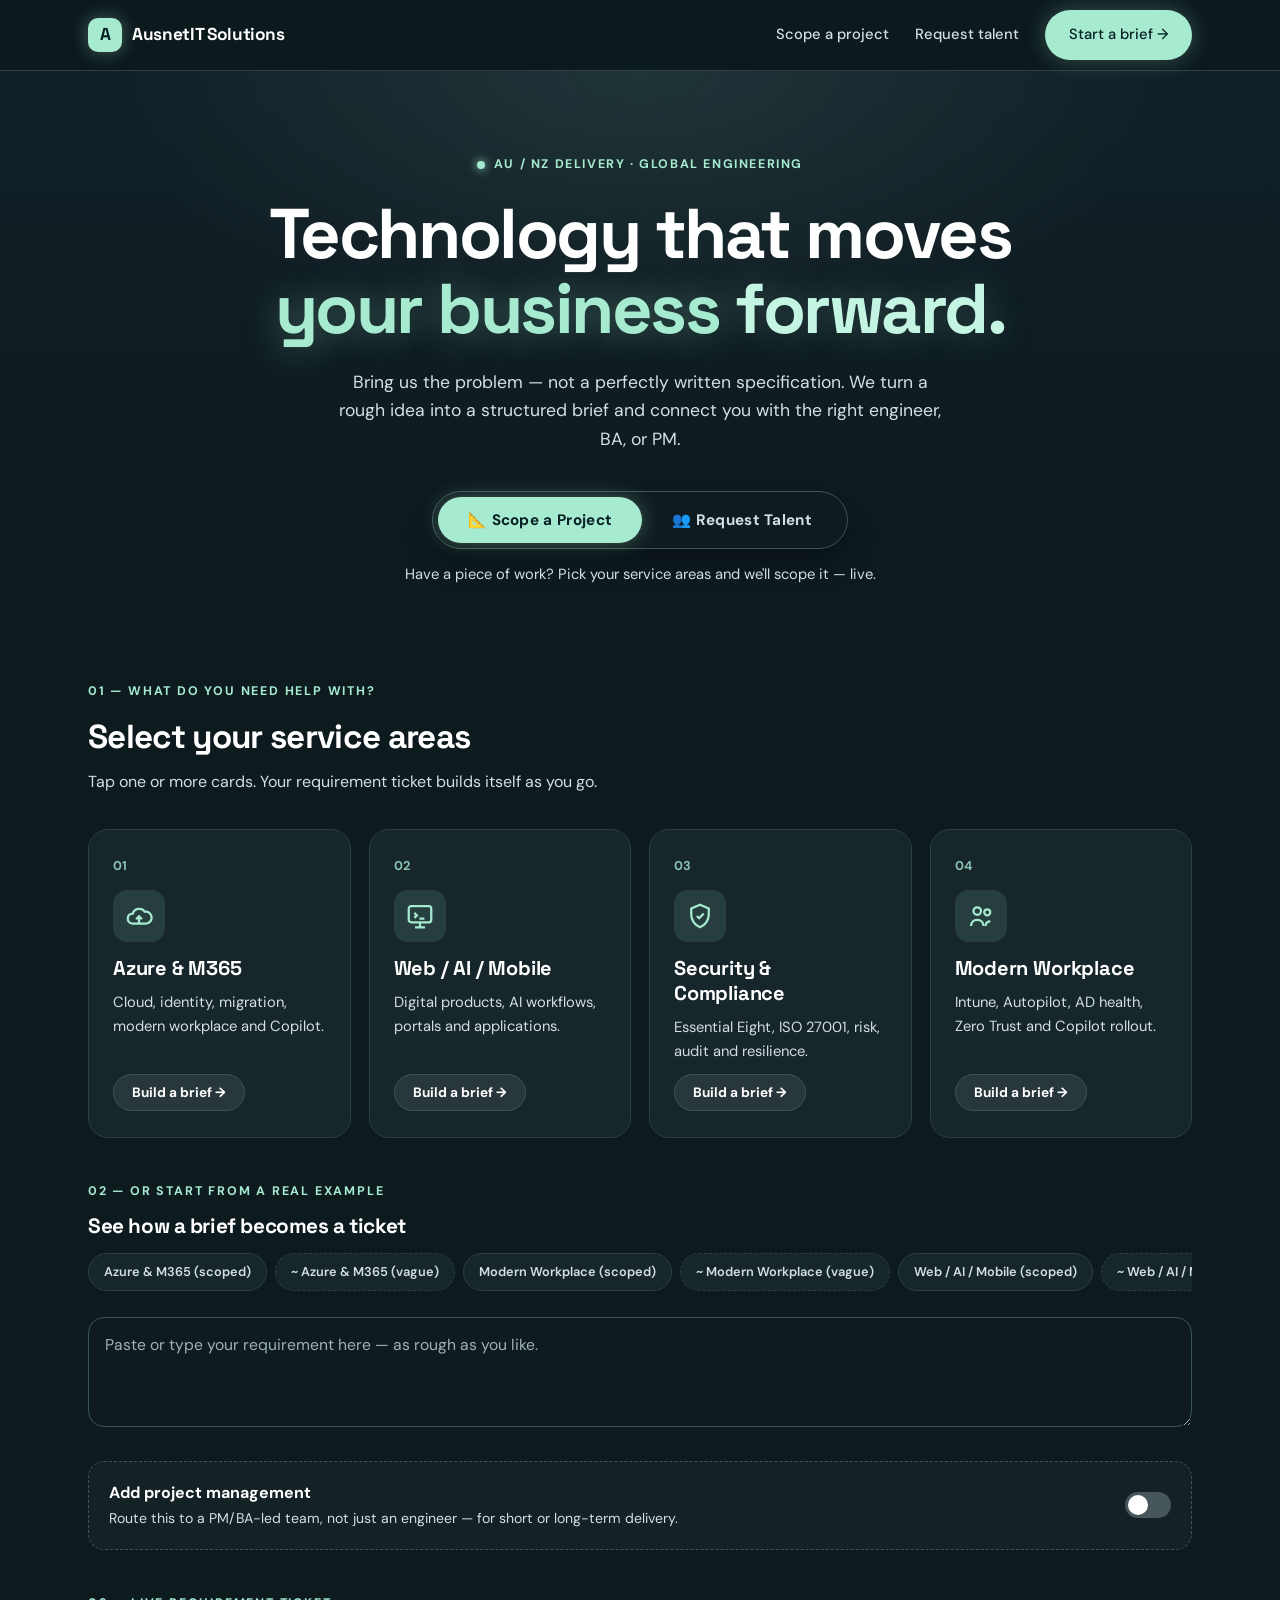
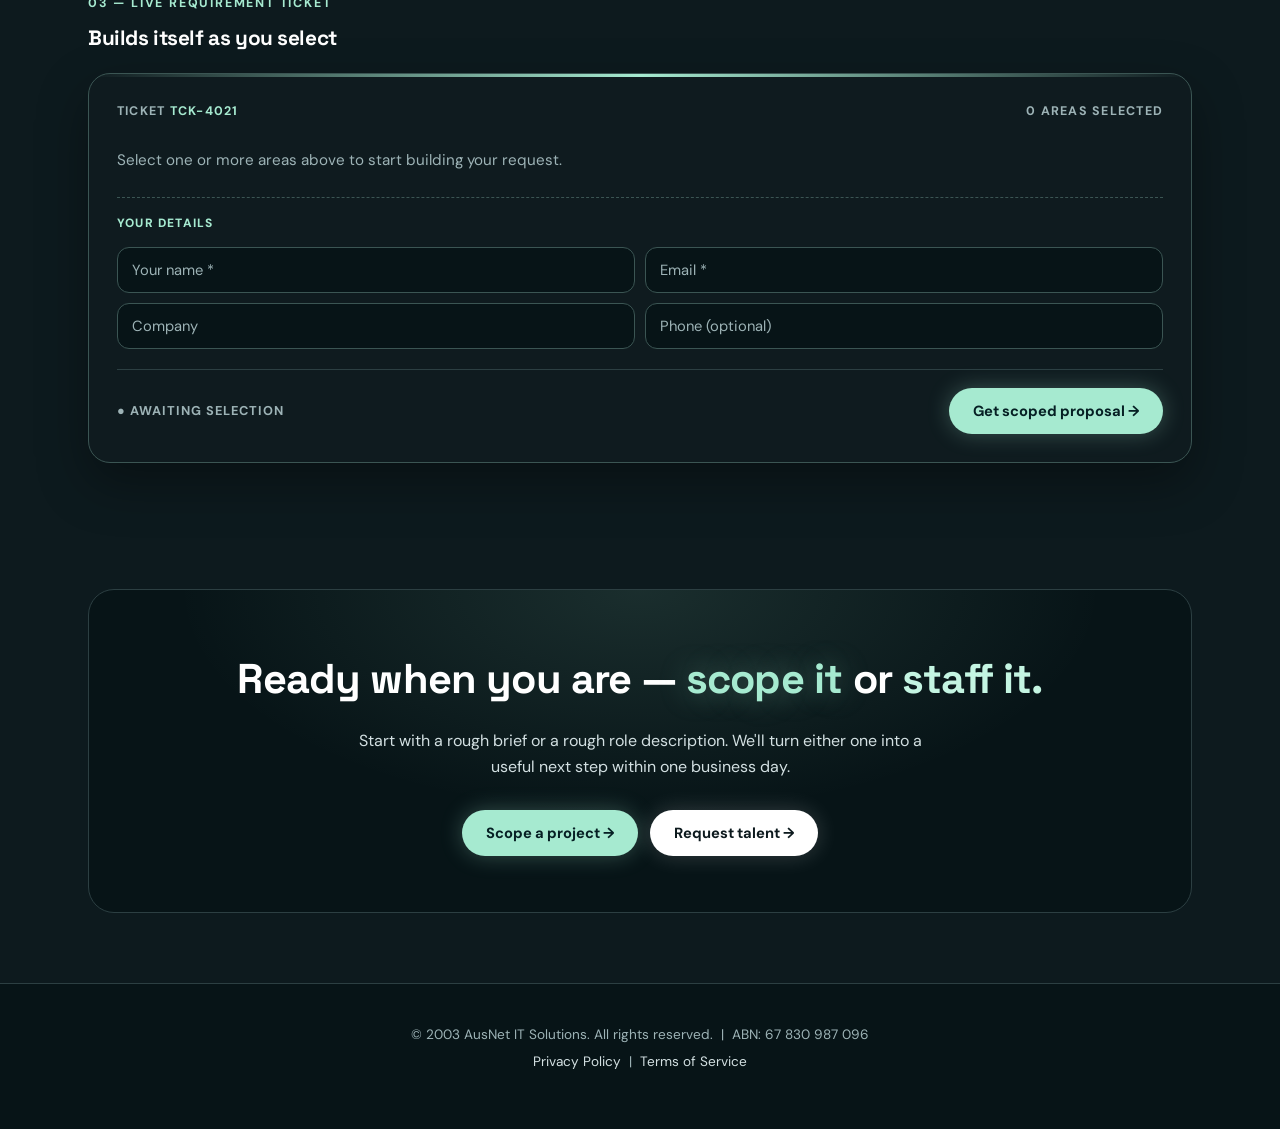
==== index.html @ 55357e79 "Update print statement from 'Hello' to 'Goodbye'" ====
<!DOCTYPE html>
<html lang="en">
<head>
<meta charset="UTF-8">
<meta name="viewport" content="width=device-width, initial-scale=1.0">
<title>AusnetIT Solutions — Scope a Project or Request Talent</title>
<meta name="description" content="AusnetIT Solutions — turn complex technology needs into a clear plan. Scope a project or request engineering talent. AU/NZ delivery · Global engineering.">
<link rel="preconnect" href="https://fonts.googleapis.com">
<link rel="preconnect" href="https://fonts.gstatic.com" crossorigin>
<link href="https://fonts.googleapis.com/css2?family=DM+Sans:wght@400;500;700&family=Space+Grotesk:wght@500;700&display=swap" rel="stylesheet">
<meta name="theme-color" content="#0d1a1e">
<style>
  :root{
    --bg:#0d1a1e;          /* page */
    --bg-hero:#112027;     /* hero / lifted */
    --bg-deep:#071417;     /* deepest sections */
    --card:#0f1b1f;        /* panels & tickets */
    --card-2:#16262b;      /* inner cards */
    --card-sel:#24373a;    /* selected card */
    --border:#2c3f42;
    --border-hi:#3b5553;
    --mint:#a6ead0;        /* primary accent */
    --mint-2:#c4f5e2;      /* lighter accent */
    --mint-dim:rgba(166,234,208,.12);
    --white:#ffffff;
    --text:#f4fbfa;        /* bright body text */
    --text-soft:#d3e0e2;   /* bright secondary text */
    --text-mute:#9db3b6;   /* labels / placeholders */
    --on-mint:#062024;
    --amber:#ffd98a;
    --radius:20px;
    --sans:'DM Sans','Segoe UI',-apple-system,BlinkMacSystemFont,Roboto,Helvetica,Arial,sans-serif;
    --display:'Space Grotesk','DM Sans','Segoe UI',-apple-system,BlinkMacSystemFont,Roboto,Helvetica,Arial,sans-serif;
  }
  *{box-sizing:border-box;margin:0;padding:0}
  html{scroll-behavior:smooth;color-scheme:dark}
  body{font-family:var(--sans);background:var(--bg);color:var(--text);line-height:1.6;-webkit-font-smoothing:antialiased}
  .wrap{max-width:1160px;margin:0 auto;padding:0 28px}

  /* ---------- Header ---------- */
  header{position:sticky;top:0;z-index:60;background:rgba(13,26,30,.85);backdrop-filter:blur(12px);border-bottom:1px solid var(--border)}
  .nav{display:flex;align-items:center;justify-content:space-between;height:70px}
  .logo{display:flex;align-items:center;gap:10px;font-family:var(--display);font-weight:700;font-size:1.08rem;letter-spacing:-.02em;color:#fff}
  .logo-mark{width:34px;height:34px;border-radius:10px;background:var(--mint);color:var(--on-mint);display:grid;place-items:center;font-weight:800;box-shadow:0 0 18px rgba(166,234,208,.35)}
  .nav-links{display:flex;align-items:center;gap:26px}
  .nav-links a{color:var(--text-soft);text-decoration:none;font-size:.92rem;font-weight:500}
  .nav-links a:hover{color:#fff}
  .btn{display:inline-flex;align-items:center;gap:8px;background:var(--mint);color:var(--on-mint);border:none;cursor:pointer;
    padding:13px 24px;border-radius:999px;font-family:var(--sans);font-size:.92rem;font-weight:700;text-decoration:none;transition:all .18s ease;
    box-shadow:0 0 22px rgba(166,234,208,.28)}
  .btn:hover{background:var(--mint-2);transform:translateY(-1px);box-shadow:0 0 30px rgba(166,234,208,.45)}
  .btn:disabled{opacity:.6;cursor:wait;transform:none}
  .nav-links .btn{color:var(--on-mint)}
  .btn.green{background:var(--mint)}
  .btn.amber{background:#fff;color:#0d1a1e;box-shadow:0 0 22px rgba(255,255,255,.18)}
  .btn.amber:hover{background:#eafaf4}
  @media(max-width:760px){.nav-links a:not(.btn){display:none}}

  /* ---------- Hero ---------- */
  .hero{padding:80px 0 40px;text-align:center;background:radial-gradient(60% 70% at 50% 0%,rgba(166,234,208,.10),transparent 70%),linear-gradient(var(--bg-hero),var(--bg))}
  .eyebrow{display:inline-flex;align-items:center;gap:9px;font-size:.78rem;font-weight:700;letter-spacing:1.6px;text-transform:uppercase;color:var(--mint);margin-bottom:22px}
  .eyebrow .dot{width:8px;height:8px;border-radius:50%;background:var(--mint);box-shadow:0 0 10px var(--mint)}
  h1{font-family:var(--display);font-size:clamp(2.5rem,5.6vw,4.4rem);line-height:1.06;letter-spacing:-.035em;font-weight:700;color:#fff}
  h1 .g{color:var(--mint);text-shadow:0 0 36px rgba(166,234,208,.35)}
  h1 .b{color:var(--mint-2);text-shadow:0 0 36px rgba(166,234,208,.25)}
  .hero .sub{max-width:620px;margin:22px auto 0;color:var(--text-soft);font-size:1.1rem}

  /* ---------- Mode switch ---------- */
  .mode-zone{margin-top:38px}
  .mode-switch{display:inline-flex;background:var(--card);border:1px solid var(--border-hi);border-radius:999px;padding:5px;box-shadow:0 10px 30px rgba(0,0,0,.35)}
  .mode-btn{border:none;background:transparent;color:var(--text-soft);padding:13px 30px;border-radius:999px;cursor:pointer;
    font-family:var(--sans);font-size:.95rem;font-weight:700;letter-spacing:.02em;transition:all .18s ease}
  .mode-btn:hover{color:#fff}
  .mode-btn.active{background:var(--mint);color:var(--on-mint);box-shadow:0 0 20px rgba(166,234,208,.3)}
  .mode-note{margin-top:14px;font-size:.92rem;color:var(--text-soft)}
  @media(max-width:560px){.mode-btn{padding:12px 18px;font-size:.85rem}}

  /* ---------- Panels ---------- */
  .panel{display:none;padding:56px 0}
  .panel.show{display:block;animation:fadeUp .35s ease}
  @keyframes fadeUp{from{opacity:0;transform:translateY(12px)}to{opacity:1;transform:none}}
  .sec-label{font-size:.78rem;font-weight:700;letter-spacing:1.8px;text-transform:uppercase;margin-bottom:8px;color:var(--mint)}
  .sec-title{font-family:var(--display);font-size:clamp(1.5rem,2.6vw,2.1rem);font-weight:700;letter-spacing:-.02em;margin-bottom:6px;color:#fff}
  .sec-sub{color:var(--text-soft);max-width:60ch;margin-bottom:34px}

  /* ---------- Service cards ---------- */
  .grid4{display:grid;grid-template-columns:repeat(4,1fr);gap:18px}
  @media(max-width:1000px){.grid4{grid-template-columns:repeat(2,1fr)}}
  @media(max-width:600px){.grid4{grid-template-columns:1fr}}
  .svc{background:var(--card-2);border-radius:var(--radius);padding:26px 24px;cursor:pointer;border:1px solid var(--border);transition:all .18s ease;position:relative;display:flex;flex-direction:column;gap:10px}
  .svc:hover{transform:translateY(-4px);border-color:var(--border-hi);box-shadow:0 16px 36px rgba(0,0,0,.4)}
  .svc.on{background:var(--card-sel);border-color:var(--mint);box-shadow:0 0 0 1px var(--mint),0 0 26px rgba(166,234,208,.15)}
  .svc .num{font-size:.8rem;font-weight:700;color:var(--mint);opacity:.8}
  .svc .icon{width:52px;height:52px;border-radius:14px;background:var(--mint-dim);display:grid;place-items:center;margin:4px 0}
  .svc .icon svg{width:30px;height:30px;stroke:var(--mint)}
  .svc h3{font-family:var(--display);font-size:1.25rem;font-weight:700;letter-spacing:-.01em;line-height:1.25;color:#fff}
  .svc p{font-size:.92rem;color:var(--text-soft)}
  .svc .cta{margin-top:auto;align-self:flex-start;background:rgba(255,255,255,.08);border:1px solid var(--border-hi);border-radius:999px;
    padding:9px 18px;font-family:var(--sans);font-size:.85rem;font-weight:700;cursor:pointer;color:#fff;display:inline-flex;gap:6px;align-items:center;transition:gap .15s ease,background .15s ease}
  .svc .cta:hover{gap:10px;background:rgba(166,234,208,.18)}
  .svc .tick{position:absolute;top:18px;right:18px;width:24px;height:24px;border-radius:50%;background:var(--mint);color:var(--on-mint);
    display:none;place-items:center;font-size:.8rem;font-weight:800}
  .svc.on .tick{display:grid}

  /* ---------- Examples + brief box ---------- */
  .ex-scroll{display:flex;gap:8px;overflow-x:auto;padding:4px 0 12px;margin-bottom:14px}
  .ex-chip{flex:0 0 auto;font-size:.8rem;border:1px solid var(--border);background:var(--card-2);color:var(--text-soft);
    padding:8px 15px;border-radius:999px;cursor:pointer;white-space:nowrap;font-weight:600}
  .ex-chip:hover{border-color:var(--mint);color:#fff}
  .ex-chip.vague{border-style:dashed}
  textarea{width:100%;font-family:var(--sans);font-size:.98rem;color:#fff;background:var(--card);
    border:1px solid var(--border-hi);border-radius:16px;padding:16px;resize:vertical;min-height:110px}
  textarea::placeholder{color:var(--text-mute)}
  textarea:focus{outline:none;border-color:var(--mint);box-shadow:0 0 0 3px rgba(166,234,208,.12)}
  .clarify{margin-top:16px;padding:16px 18px;border:1px dashed var(--amber);border-radius:16px;background:rgba(255,217,138,.07);
    font-size:.92rem;color:var(--text);display:none}
  .clarify.show{display:block}
  .clarify .ct{font-size:.75rem;font-weight:800;letter-spacing:1.2px;text-transform:uppercase;color:var(--amber);margin-bottom:6px}

  /* ---------- PM toggle ---------- */
  .pm-toggle{margin-top:26px;border:1px dashed var(--border-hi);border-radius:16px;padding:18px 20px;
    display:flex;justify-content:space-between;align-items:center;gap:16px;background:rgba(255,255,255,.03)}
  .pm-toggle b{display:block;font-size:1rem;color:#fff}
  .pm-toggle span{font-size:.88rem;color:var(--text-soft)}
  .switch{width:46px;height:26px;background:#46565a;border-radius:13px;position:relative;cursor:pointer;flex-shrink:0;transition:background .15s}
  .switch.on{background:var(--mint)}
  .switch .knob{position:absolute;top:3px;left:3px;width:20px;height:20px;background:#fff;border-radius:50%;transition:left .15s}
  .switch.on .knob{left:23px}

  /* ---------- Ticket ---------- */
  .ticket-wrap{margin-top:44px}
  .ticket{background:var(--card);color:var(--text);border:1px solid var(--border-hi);border-radius:22px;padding:28px;position:relative;overflow:hidden;box-shadow:0 20px 50px rgba(0,0,0,.35)}
  .ticket::before{content:'';position:absolute;top:0;left:0;right:0;height:3px;background:linear-gradient(90deg,transparent,var(--mint),transparent)}
  .ticket-head{display:flex;justify-content:space-between;align-items:center;margin-bottom:18px;font-size:.78rem;
    letter-spacing:.1em;color:var(--text-mute);text-transform:uppercase;font-weight:700}
  .ticket-head .tid{color:var(--mint)}
  .ticket-empty{color:var(--text-mute);font-size:.95rem;padding:8px 0}
  .trow{display:flex;justify-content:space-between;align-items:center;gap:14px;padding:10px 0;border-bottom:1px solid var(--border);font-size:.93rem;color:#fff}
  .trow:last-of-type{border-bottom:none}
  .trow .l{color:var(--text-soft)}
  .branch{margin-top:16px;padding-top:16px;border-top:1px dashed var(--border-hi)}
  .branch-title{font-size:.75rem;color:var(--mint);text-transform:uppercase;letter-spacing:.1em;font-weight:800;margin-bottom:14px}
  .qrow{margin-bottom:14px}
  .qrow label{display:block;font-size:.85rem;color:var(--text-soft);margin-bottom:8px}
  .options{display:flex;gap:8px;flex-wrap:wrap}
  .opt{background:var(--card-2);border:1px solid var(--border-hi);color:var(--text);
    padding:7px 14px;border-radius:999px;font-size:.82rem;cursor:pointer;transition:all .12s ease}
  .opt:hover{border-color:var(--mint)}
  .opt.sel{background:var(--mint);border-color:var(--mint);color:var(--on-mint);font-weight:700}
  .ticket-foot{display:flex;justify-content:space-between;align-items:center;margin-top:20px;padding-top:18px;border-top:1px solid var(--border);flex-wrap:wrap;gap:14px}
  .status{font-size:.8rem;color:var(--text-mute);text-transform:uppercase;letter-spacing:.08em;font-weight:700}
  .status.ok{color:var(--mint)}

  /* ---------- Talent mode ---------- */
  .talent-cols{display:grid;grid-template-columns:1fr 1fr;gap:40px;align-items:start}
  @media(max-width:900px){.talent-cols{grid-template-columns:1fr}}
  .chip-row{display:flex;flex-wrap:wrap;gap:10px;margin-bottom:26px}
  .chip{border:1px solid var(--border-hi);background:var(--card-2);padding:10px 18px;border-radius:999px;cursor:pointer;
    font-size:.9rem;font-weight:600;color:var(--text);transition:all .15s ease}
  .chip:hover{border-color:var(--mint)}
  .chip.sel{background:var(--mint);border-color:var(--mint);color:var(--on-mint);font-weight:700}
  .eng-row{display:grid;grid-template-columns:repeat(3,1fr);gap:12px;margin-bottom:30px}
  @media(max-width:640px){.eng-row{grid-template-columns:1fr}}
  .eng-card{background:var(--card-2);border:1px solid var(--border);border-radius:16px;padding:18px;cursor:pointer;transition:all .15s ease}
  .eng-card:hover{border-color:var(--border-hi)}
  .eng-card.active{background:var(--card-sel);border-color:var(--mint);box-shadow:0 0 0 1px var(--mint),0 0 22px rgba(166,234,208,.12)}
  .eng-card b{display:block;font-size:.98rem;margin-bottom:4px;color:#fff}
  .eng-card span{font-size:.83rem;color:var(--text-soft)}
  .role{display:flex;justify-content:space-between;align-items:center;gap:12px;background:var(--card-2);border:1px solid var(--border);
    border-radius:16px;padding:16px 18px;margin-bottom:10px;transition:all .15s ease;cursor:pointer}
  .role:hover{border-color:var(--border-hi)}
  .role.sel{background:var(--card-sel);border-color:var(--mint);box-shadow:0 0 0 1px var(--mint)}
  .role b{display:block;font-size:.98rem;color:#fff}
  .role .meta{font-size:.78rem;color:var(--text-soft)}
  .badge{font-size:.72rem;font-weight:800;background:var(--mint-dim);color:var(--mint);padding:5px 11px;border-radius:999px;white-space:nowrap}
  .outsource-note{font-size:.92rem;color:var(--text-soft);background:var(--mint-dim);border:1px solid rgba(166,234,208,.22);border-radius:16px;padding:16px 18px;margin-bottom:22px}
  .outsource-note strong{color:#fff}
  .checkline{display:flex;align-items:flex-start;gap:10px;font-size:.92rem;margin:4px 0 20px;cursor:pointer;line-height:1.5;color:var(--text)}
  .checkline input{width:18px;height:18px;accent-color:var(--mint);margin-top:2px;flex-shrink:0}

  /* ---------- Contact fields + messages ---------- */
  .fgrid{display:grid;grid-template-columns:1fr 1fr;gap:10px}
  @media(max-width:560px){.fgrid{grid-template-columns:1fr}}
  .fld{width:100%;font-family:var(--sans);font-size:.92rem;color:#fff;background:var(--bg-deep);border:1px solid var(--border-hi);border-radius:12px;padding:12px 14px;min-height:0}
  .fld::placeholder{color:var(--text-mute)}
  .fld:focus{outline:none;border-color:var(--mint);box-shadow:0 0 0 3px rgba(166,234,208,.12)}
  .fld.err{border-color:#ff8a96}
  textarea.fld{min-height:74px;resize:vertical;margin-top:10px;padding:12px 14px;border-radius:12px;font-size:.92rem}
  .msg{display:none;margin-top:16px;padding:12px 16px;border-radius:12px;font-size:.88rem;line-height:1.5}
  .msg.ok{display:block;background:rgba(166,234,208,.14);color:var(--mint-2)}
  .msg.warn{display:block;background:rgba(255,217,138,.13);color:var(--amber)}
  .msg.err{display:block;background:rgba(255,138,150,.13);color:#ffb3bb}

  /* ---------- CTA band ---------- */
  .band{background:radial-gradient(60% 100% at 50% 0%,rgba(166,234,208,.12),transparent 70%),var(--bg-deep);border:1px solid var(--border);color:#fff;border-radius:26px;padding:56px 32px;text-align:center;margin:70px 0}
  .band h2{font-family:var(--display);font-size:clamp(1.7rem,3.4vw,2.6rem);font-weight:700;letter-spacing:-.02em;color:#fff}
  .band h2 .g{color:var(--mint);text-shadow:0 0 30px rgba(166,234,208,.35)}
  .band h2 .a{color:var(--mint-2)}
  .band p{color:var(--text-soft);margin:16px auto 30px;max-width:52ch}

  .foot-links{margin-top:6px}
  .foot-links a{color:var(--text-soft);text-decoration:none}
  .foot-links a:hover{color:var(--mint);text-decoration:underline}
  footer{padding:40px 0 56px;text-align:center;color:var(--text-mute);font-size:.85rem;border-top:1px solid var(--border);background:var(--bg-deep)}
</style>
</head>
<body>

<header>
  <div class="wrap nav">
    <div class="logo"><span class="logo-mark">A</span> AusnetIT Solutions</div>
    <nav class="nav-links">
      <a href="#flow" onclick="setMode('project')">Scope a project</a>
      <a href="#flow" onclick="setMode('talent')">Request talent</a>
      <a class="btn" href="#flow" onclick="setMode('project')">Start a brief →</a>
    </nav>
  </div>
</header>

<!-- HERO -->
<section class="hero">
  <div class="wrap">
    <div class="eyebrow"><span class="dot"></span> AU / NZ delivery · Global engineering</div>
    <h1>Technology that moves<br><span class="g">your business</span> <span class="b">forward.</span></h1>
    <p class="sub">Bring us the problem — not a perfectly written specification. We turn a rough idea into a structured brief and connect you with the right engineer, BA, or PM.</p>

    <div class="mode-zone" id="flow">
      <div class="mode-switch">
        <button class="mode-btn active" data-mode="project" onclick="setMode('project')">📐 Scope a Project</button>
        <button class="mode-btn" data-mode="talent" onclick="setMode('talent')">👥 Request Talent</button>
      </div>
      <div class="mode-note" id="modeNote">Have a piece of work? Pick your service areas and we'll scope it — live.</div>
    </div>
  </div>
</section>

<!-- ============ PROJECT MODE ============ -->
<section class="panel show" id="panel-project">
  <div class="wrap">

    <div class="sec-label blue">01 — What do you need help with?</div>
    <div class="sec-title">Select your service areas</div>
    <p class="sec-sub">Tap one or more cards. Your requirement ticket builds itself as you go.</p>

    <div class="grid4" id="svcGrid">
      <div class="svc mint" data-id="azure" data-name="Azure / DevOps / Architecture">
        <span class="tick">✓</span><div class="num">01</div>
        <div class="icon"><svg viewBox="0 0 24 24" fill="none" stroke="#10b981" stroke-width="1.8"><path d="M6.5 18a4 4 0 0 1 .5-7.97A5.5 5.5 0 0 1 16.7 8.6 4.5 4.5 0 0 1 18 18H6.5z"/><path d="M12 11.5v6M9.6 14.6L12 12.2l2.4 2.4"/></svg></div>
        <h3>Azure &amp; M365</h3>
        <p>Cloud, identity, migration, modern workplace and Copilot.</p>
        <button class="cta">Build a brief →</button>
      </div>
      <div class="svc lav" data-id="dev" data-name="Web, AI & Mobile Development">
        <span class="tick">✓</span><div class="num">02</div>
        <div class="icon"><svg viewBox="0 0 24 24" fill="none" stroke="#8b5cf6" stroke-width="1.8"><rect x="3" y="4" width="18" height="13" rx="2"/><path d="M8 21h8M12 17v4M7.5 9.5l2 2-2 2M11.5 14h4"/></svg></div>
        <h3>Web / AI / Mobile</h3>
        <p>Digital products, AI workflows, portals and applications.</p>
        <button class="cta">Build a brief →</button>
      </div>
      <div class="svc sky" data-id="sec" data-name="Security & Compliance Audit">
        <span class="tick">✓</span><div class="num">03</div>
        <div class="icon"><svg viewBox="0 0 24 24" fill="none" stroke="#0ea5e9" stroke-width="1.8"><path d="M12 3l7 3v5c0 4.5-3 8.5-7 10-4-1.5-7-5.5-7-10V6l7-3z"/><path d="M9.5 12l1.8 1.8L15 10"/></svg></div>
        <h3>Security &amp; Compliance</h3>
        <p>Essential Eight, ISO 27001, risk, audit and resilience.</p>
        <button class="cta">Build a brief →</button>
      </div>
      <div class="svc cream" data-id="m365" data-name="M365 / Intune / Autopilot / AD / Zero Trust / Copilot">
        <span class="tick">✓</span><div class="num">04</div>
        <div class="icon"><svg viewBox="0 0 24 24" fill="none" stroke="#f97316" stroke-width="1.8"><circle cx="9" cy="8" r="3"/><path d="M4 20c0-3 2.2-5 5-5s5 2 5 5"/><circle cx="17" cy="9" r="2.4"/><path d="M15.5 20c.3-2.4 2-3.8 4-3.8"/></svg></div>
        <h3>Modern Workplace</h3>
        <p>Intune, Autopilot, AD health, Zero Trust and Copilot rollout.</p>
        <button class="cta">Build a brief →</button>
      </div>
    </div>

    <div class="sec-label blue" style="margin-top:44px">02 — Or start from a real example</div>
    <div class="sec-title" style="font-size:1.3rem">See how a brief becomes a ticket</div>
    <div class="ex-scroll" id="exScroll"></div>
    <textarea id="briefBox" placeholder="Paste or type your requirement here — as rough as you like."></textarea>

    <div class="clarify" id="clarifyBox">
      <div class="ct">⚠ Flagged as underspecified — a sharper question for you</div>
      <div id="clarifyText"></div>
    </div>

    <div class="pm-toggle">
      <div><b>Add project management</b><span>Route this to a PM/BA-led team, not just an engineer — for short or long-term delivery.</span></div>
      <div class="switch" id="pmSwitch"><div class="knob"></div></div>
    </div>

    <div class="ticket-wrap">
      <div class="sec-label blue">03 — Live requirement ticket</div>
      <div class="sec-title" style="font-size:1.3rem;margin-bottom:18px">Builds itself as you select</div>
      <div class="ticket">
        <div class="ticket-head"><span>Ticket <span class="tid" id="tId">TCK-4021</span></span><span id="tCount">0 areas selected</span></div>
        <div id="tBody"><div class="ticket-empty">Select one or more areas above to start building your request.</div></div>

        <div class="branch" id="branchM365" style="display:none">
          <div class="branch-title">A few quick questions — Modern Workplace / M365</div>
          <div class="qrow"><label>Roughly how many devices?</label>
            <div class="options" data-q="devices"><span class="opt">&lt; 50</span><span class="opt">50–250</span><span class="opt">250–1000</span><span class="opt">1000+</span></div></div>
          <div class="qrow"><label>Current state?</label>
            <div class="options" data-q="state"><span class="opt">On-prem AD only</span><span class="opt">Hybrid AD + Entra</span><span class="opt">Already Entra-joined</span></div></div>
          <div class="qrow"><label>Primary goal right now?</label>
            <div class="options" data-q="goal"><span class="opt">New Autopilot/Kiosk build</span><span class="opt">AD → M365 migration</span><span class="opt">Zero Trust review</span><span class="opt">Copilot rollout</span><span class="opt">Fix existing issues</span></div></div>
        </div>

        <div class="branch">
          <div class="branch-title">Your details</div>
          <div class="fgrid">
            <input class="fld" id="pName" placeholder="Your name *" autocomplete="name">
            <input class="fld" id="pEmail" type="email" placeholder="Email *" autocomplete="email">
            <input class="fld" id="pCompany" placeholder="Company" autocomplete="organization">
            <input class="fld" id="pPhone" placeholder="Phone (optional)" autocomplete="tel">
          </div>
        </div>

        <div class="ticket-foot">
          <span class="status" id="tStatus">● Awaiting selection</span>
          <button class="btn green" id="pBtn" onclick="submitProject()">Get scoped proposal →</button>
        </div>
        <div class="msg" id="pMsg"></div>
      </div>
    </div>
  </div>
</section>

<!-- ============ TALENT MODE ============ -->
<section class="panel" id="panel-talent">
  <div class="wrap">

    <div class="sec-label green">01 — Where and how</div>
    <div class="sec-title">Post a role, not a job ad</div>
    <p class="sec-sub">Request individual engineers or a complete delivery team. Tell us the region, the engagement type, and the expertise — we'll handle sourcing and vetting.</p>

    <div class="talent-cols">
      <div>
        <div class="outsource-note"><strong>Talent is delivered in Australia &amp; New Zealand by default.</strong> Tick below if you're open to lower-cost delivery from our wider team — every outsourced engagement still runs under an AU/NZ-based Project Manager.</div>

        <div class="chip-row" id="regionRow">
          <div class="chip sel" data-region="🇦🇺 Australia">🇦🇺 Australia</div>
          <div class="chip" data-region="🇳🇿 New Zealand">🇳🇿 New Zealand</div>
        </div>

        <label class="checkline">
          <input type="checkbox" id="outsourceToggle">
          <span>Also consider outsourced delivery — <b>Sri Lanka · India · Pakistan</b>, with AU/NZ PM oversight included</span>
        </label>

        <div class="chip-row" id="outsourceRow" style="display:none">
          <div class="chip" data-region="🇱🇰 Sri Lanka">🇱🇰 Sri Lanka</div>
          <div class="chip" data-region="🇮🇳 India">🇮🇳 India</div>
          <div class="chip" data-region="🇵🇰 Pakistan">🇵🇰 Pakistan</div>
        </div>

        <div class="sec-label green" style="margin-top:10px">02 — Engagement type</div>
        <div class="eng-row" id="engRow">
          <div class="eng-card active" data-eng="Full-time engineer"><b>Full-time engineer</b><span>Direct, ongoing placement into your team — we source, vet, and hand over.</span></div>
          <div class="eng-card" data-eng="Short-term assignment"><b>Short-term assignment</b><span>Fixed-duration engagement for a defined piece of work.</span></div>
          <div class="eng-card" data-eng="Full delivery team"><b>Full delivery team</b><span>Engineer(s) + BA + PM allocated together, run as a managed engagement.</span></div>
        </div>

        <div class="sec-label green" style="margin-top:6px">03 — Which expertise</div>
        <div id="roleList">
          <div class="role sel" data-role="Azure / DevOps Engineer"><div><b>Azure / DevOps Engineer</b><div class="meta">SVC-01 · Architecture, FinOps, pipelines</div></div><span class="badge">3 available</span></div>
          <div class="role" data-role="M365 / Intune / AD Engineer"><div><b>M365 / Intune / AD Engineer</b><div class="meta">SVC-02 · Autopilot, Zero Trust, Copilot</div></div><span class="badge">2 available</span></div>
          <div class="role" data-role="Web / AI / Mobile Developer"><div><b>Web / AI / Mobile Developer</b><div class="meta">SVC-03 · Full-stack, AI features, cross-platform</div></div><span class="badge">4 available</span></div>
          <div class="role" data-role="Security & Compliance Auditor"><div><b>Security &amp; Compliance Auditor</b><div class="meta">SVC-04 · Essential 8, ISO 27001, RFFR</div></div><span class="badge">2 available</span></div>
        </div>
      </div>

      <div>
        <div class="sec-label green">Live talent ticket</div>
        <div class="sec-title" style="font-size:1.3rem;margin-bottom:18px">Your request, structured</div>
        <div class="ticket">
          <div class="ticket-head"><span>Ticket <span class="tid">TLT-1042</span></span><span id="tlCount">1 role selected</span></div>
          <div id="tlBody"></div>
          <div class="branch">
            <div class="branch-title">Your details</div>
            <div class="fgrid">
              <input class="fld" id="tName" placeholder="Your name *" autocomplete="name">
              <input class="fld" id="tEmail" type="email" placeholder="Email *" autocomplete="email">
              <input class="fld" id="tCompany" placeholder="Company" autocomplete="organization">
              <input class="fld" id="tPhone" placeholder="Phone (optional)" autocomplete="tel">
            </div>
            <textarea class="fld" id="tNotes" placeholder="Anything else? Start date, duration, key skills… (optional)"></textarea>
          </div>
          <div class="ticket-foot">
            <span class="status ok" id="tlStatus">● Ready to route</span>
            <button class="btn amber" id="tBtn" onclick="submitTalent()">Submit talent request →</button>
          </div>
          <div class="msg" id="tMsg"></div>
        </div>
        <p style="margin-top:18px;font-size:.9rem;color:var(--text-soft)">Every placement is vetted for AU/NZ delivery standards, security clearance, and a track record of shipped work. You interview only shortlisted candidates.</p>
      </div>
    </div>
  </div>
</section>

<!-- BAND -->
<div class="wrap">
  <div class="band">
    <h2>Ready when you are — <span class="g">scope it</span> or <span class="a">staff it.</span></h2>
    <p>Start with a rough brief or a rough role description. We'll turn either one into a useful next step within one business day.</p>
    <button class="btn green" onclick="setMode('project')">Scope a project →</button>
    &nbsp;
    <button class="btn amber" onclick="setMode('talent')">Request talent →</button>
  </div>
</div>

<footer>
  <div class="wrap">
    <div>© 2003 AusNet IT Solutions. All rights reserved. &nbsp;|&nbsp; ABN: 67 830 987 096</div>
    <div class="foot-links"><a href="https://ausnetit.com.au/#" target="_blank" rel="noopener">Privacy Policy</a> &nbsp;|&nbsp; <a href="https://ausnetit.com.au/#" target="_blank" rel="noopener">Terms of Service</a></div>
  </div>
</footer>

<script>
/* ================= MODE SWITCH ================= */
const notes = {
  project: "Have a piece of work? Pick your service areas and we'll scope it — live.",
  talent: "Need people, not just a scoped project? Tell us the role, region, and engagement type."
};
function setMode(mode){
  document.querySelectorAll('.mode-btn').forEach(b => b.classList.toggle('active', b.dataset.mode === mode));
  document.getElementById('modeNote').textContent = notes[mode];
  document.getElementById('panel-project').classList.toggle('show', mode === 'project');
  document.getElementById('panel-talent').classList.toggle('show', mode === 'talent');
}

/* ================= PROJECT MODE ================= */
const svcs = document.querySelectorAll('#svcGrid .svc');
const tBody = document.getElementById('tBody');
const tCount = document.getElementById('tCount');
const tStatus = document.getElementById('tStatus');
const branchM365 = document.getElementById('branchM365');
const briefBox = document.getElementById('briefBox');
const clarifyBox = document.getElementById('clarifyBox');
const clarifyText = document.getElementById('clarifyText');
const pmSwitch = document.getElementById('pmSwitch');
let selected = new Set(), pmOn = false;

function renderTicket(){
  const n = selected.size;
  tCount.textContent = n + (n === 1 ? ' area selected' : ' areas selected');
  if(n === 0){
    tBody.innerHTML = '<div class="ticket-empty">Select one or more areas above to start building your request.</div>';
    tStatus.textContent = '● Awaiting selection'; tStatus.classList.remove('ok');
    branchM365.style.display = 'none';
    return;
  }
  let rows = '';
  svcs.forEach(c => { if(selected.has(c.dataset.id))
    rows += '<div class="trow"><span class="l">' + c.dataset.name + '</span><span>added ✓</span></div>'; });
  const brief = briefBox.value.trim();
  if(brief) rows += '<div class="trow"><span class="l">Brief</span><span style="max-width:60%;overflow:hidden;text-overflow:ellipsis;white-space:nowrap">' + brief.slice(0,60) + (brief.length>60?'…':'') + '</span></div>';
  if(pmOn) rows += '<div class="trow"><span class="l">Delivery</span><span>PM + BA led</span></div>';
  tBody.innerHTML = rows;
  tStatus.textContent = '● Ready to route'; tStatus.classList.add('ok');
  branchM365.style.display = selected.has('m365') ? 'block' : 'none';
}

svcs.forEach(c => c.addEventListener('click', () => {
  const id = c.dataset.id;
  selected.has(id) ? (selected.delete(id), c.classList.remove('on')) : (selected.add(id), c.classList.add('on'));
  renderTicket();
}));

pmSwitch.addEventListener('click', () => { pmOn = !pmOn; pmSwitch.classList.toggle('on', pmOn); renderTicket(); });
briefBox.addEventListener('input', renderTicket);

document.querySelectorAll('#branchM365 .options').forEach(g =>
  g.addEventListener('click', e => {
    if(!e.target.classList.contains('opt')) return;
    g.querySelectorAll('.opt').forEach(o => o.classList.remove('sel'));
    e.target.classList.add('sel');
  }));

/* Examples with AI-style clarification flags */
const examples = [
  {svc:'azure', vague:false, text:"We upgraded our app's front-end framework and the Azure deployment is now failing — need the pipeline diagnosed and fixed."},
  {svc:'azure', vague:true, text:"Can someone review our Azure setup and help bring the monthly cloud bill down?",
   clarify:"Which subscriptions are in scope? Any specific services driving cost (VMs, storage, egress)? One-off review or ongoing FinOps monitoring?"},
  {svc:'m365', vague:false, text:"Need Intune and Autopilot set up from scratch for our new Windows device fleet, including packaging our line-of-business apps."},
  {svc:'m365', vague:true, text:"Our kiosk devices aren't locking down properly after Autopilot enrolment — something's wrong with the profile.",
   clarify:"How many devices affected? Entra-joined or hybrid? Single-app or multi-app kiosk mode? Any recent Windows update before it broke?"},
  {svc:'dev', vague:false, text:"We have Figma designs ready and need our WordPress site rebuilt to match, fully mobile-responsive."},
  {svc:'dev', vague:true, text:"We want to add an AI chat assistant to our website but we're not sure what's realistic.",
   clarify:"Should it answer from your product docs only, or also take actions (bookings, orders)? How much source content exists? Any response-time or budget expectations?"},
  {svc:'sec', vague:false, text:"We're preparing for ISO 27001 certification and need a gap analysis plus policy documentation."},
  {svc:'sec', vague:true, text:"We want our overall security posture reviewed — not tied to a specific framework yet.",
   clarify:"Which systems are in scope? A compliance driver (client, tender, insurance)? Is Essential 8, ISO 27001 or RFFR most relevant to your sector?"}
];
const svcLabel = {azure:'Azure & M365', m365:'Modern Workplace', dev:'Web / AI / Mobile', sec:'Security & Compliance'};
const exScroll = document.getElementById('exScroll');
examples.forEach(ex => {
  const chip = document.createElement('div');
  chip.className = 'ex-chip' + (ex.vague ? ' vague' : '');
  chip.textContent = (ex.vague ? '~ ' : '') + svcLabel[ex.svc] + (ex.vague ? ' (vague)' : ' (scoped)');
  chip.addEventListener('click', () => {
    briefBox.value = ex.text;
    svcs.forEach(c => { c.classList.remove('on'); selected.delete(c.dataset.id); });
    const match = document.querySelector('.svc[data-id="' + ex.svc + '"]');
    if(match){ match.classList.add('on'); selected.add(ex.svc); }
    if(ex.vague){ clarifyText.textContent = ex.clarify; clarifyBox.classList.add('show'); }
    else clarifyBox.classList.remove('show');
    renderTicket();
  });
  exScroll.appendChild(chip);
});

/* ================= TALENT MODE ================= */
const regions = [];
document.querySelectorAll('#regionRow .chip, #outsourceRow .chip').forEach(ch =>
  ch.addEventListener('click', () => { ch.classList.toggle('sel'); renderTalent(); }));

document.getElementById('outsourceToggle').addEventListener('change', function(){
  document.getElementById('outsourceRow').style.display = this.checked ? 'flex' : 'none';
  if(!this.checked) document.querySelectorAll('#outsourceRow .chip').forEach(c => c.classList.remove('sel'));
  renderTalent();
});

let engagement = 'Full-time engineer';
document.querySelectorAll('#engRow .eng-card').forEach(card =>
  card.addEventListener('click', () => {
    document.querySelectorAll('#engRow .eng-card').forEach(c => c.classList.remove('active'));
    card.classList.add('active');
    engagement = card.dataset.eng;
    renderTalent();
  }));

let roles = new Set(['Azure / DevOps Engineer']);
document.querySelectorAll('#roleList .role').forEach(r =>
  r.addEventListener('click', () => {
    const id = r.dataset.role;
    roles.has(id) ? (roles.delete(id), r.classList.remove('sel')) : (roles.add(id), r.classList.add('sel'));
    renderTalent();
  }));

function renderTalent(){
  const regs = [...document.querySelectorAll('#regionRow .chip.sel, #outsourceRow .chip.sel')].map(c => c.dataset.region);
  const tlBody = document.getElementById('tlBody');
  const tlCount = document.getElementById('tlCount');
  const tlStatus = document.getElementById('tlStatus');
  const n = roles.size;
  tlCount.textContent = n + (n === 1 ? ' role selected' : ' roles selected');
  if(n === 0){
    tlBody.innerHTML = '<div class="ticket-empty">Select at least one role to build your talent request.</div>';
    tlStatus.textContent = '● Awaiting selection'; tlStatus.classList.remove('ok');
    return;
  }
  let rows = '<div class="trow"><span class="l">Region</span><span>' + (regs.length ? regs.join(' · ') : '— pick a region —') + '</span></div>';
  rows += '<div class="trow"><span class="l">Engagement</span><span>' + engagement + '</span></div>';
  roles.forEach(r => rows += '<div class="trow"><span class="l">' + r + '</span><span>requested ✓</span></div>');
  tlBody.innerHTML = rows;
  tlStatus.textContent = '● Ready to route'; tlStatus.classList.add('ok');
}
renderTalent();

/* ================= SUBMIT → aseladecosta@gmail.com ================= */
const TO = 'aseladecosta@gmail.com';
const $ = id => document.getElementById(id);

function contactOk(prefix){
  const n = $(prefix+'Name'), e = $(prefix+'Email');
  [n,e].forEach(x => x.classList.remove('err'));
  let ok = true;
  if(!n.value.trim()){ n.classList.add('err'); ok = false; }
  if(!/^\S+@\S+\.\S+$/.test(e.value.trim())){ e.classList.add('err'); ok = false; }
  return ok;
}

async function sendRequest(subject, fields, btn, msgEl){
  const label = btn.textContent;
  btn.disabled = true; btn.textContent = 'Sending…';
  msgEl.className = 'msg';
  const payload = Object.assign({ _subject: subject, _template: 'table', _captcha: 'false' }, fields);
  try{
    const r = await fetch('https://formsubmit.co/ajax/' + TO, {
      method: 'POST',
      headers: { 'Content-Type': 'application/json', 'Accept': 'application/json' },
      body: JSON.stringify(payload)
    });
    const j = await r.json();
    if(!r.ok || j.success === false || j.success === 'false') throw new Error(j.message || 'Send failed');
    msgEl.className = 'msg ok';
    msgEl.textContent = '✓ Request sent. We\'ll reply to ' + fields.email + ' within one business day.';
  }catch(err){
    // Fallback: open the visitor's email app with everything pre-filled
    const body = Object.entries(fields).map(([k,v]) => k + ': ' + v).join('\n');
    msgEl.className = 'msg warn';
    msgEl.textContent = 'We couldn\'t send that directly, so your email app is opening with the request pre-filled — just press Send.';
    window.location.href = 'mailto:' + TO + '?subject=' + encodeURIComponent(subject) + '&body=' + encodeURIComponent(body);
  }finally{
    btn.disabled = false; btn.textContent = label;
  }
}

function submitProject(){
  const msg = $('pMsg');
  const brief = briefBox.value.trim();
  if(selected.size === 0 && !brief){
    msg.className = 'msg err'; msg.textContent = 'Please select at least one service area or describe your requirement.'; return;
  }
  if(!contactOk('p')){
    msg.className = 'msg err'; msg.textContent = 'Please add your name and a valid email so we can reply.'; return;
  }
  const areas = [...svcs].filter(c => selected.has(c.dataset.id)).map(c => c.dataset.name).join(' | ') || '—';
  const answers = [];
  document.querySelectorAll('#branchM365 .options').forEach(g => {
    const sel = g.querySelector('.opt.sel');
    if(sel) answers.push(g.previousElementSibling.textContent + ' ' + sel.textContent);
  });
  const fields = {
    name: $('pName').value.trim(),
    email: $('pEmail').value.trim(),
    company: $('pCompany').value.trim() || '—',
    phone: $('pPhone').value.trim() || '—',
    'Request type': 'Scope a project',
    'Ticket': $('tId').textContent,
    'Service areas': areas,
    'Brief': brief || '—',
    'Project management': pmOn ? 'Yes — PM + BA led' : 'No',
    'Modern Workplace answers': answers.join(' | ') || '—'
  };
  sendRequest('AusnetIT — Project request ' + fields.Ticket + ' from ' + fields.name, fields, $('pBtn'), msg);
}

function submitTalent(){
  const msg = $('tMsg');
  if(roles.size === 0){
    msg.className = 'msg err'; msg.textContent = 'Please select at least one role.'; return;
  }
  if(!contactOk('t')){
    msg.className = 'msg err'; msg.textContent = 'Please add your name and a valid email so we can reply.'; return;
  }
  const regs = [...document.querySelectorAll('#regionRow .chip.sel, #outsourceRow .chip.sel')].map(c => c.dataset.region);
  const fields = {
    name: $('tName').value.trim(),
    email: $('tEmail').value.trim(),
    company: $('tCompany').value.trim() || '—',
    phone: $('tPhone').value.trim() || '—',
    'Request type': 'Request talent',
    'Ticket': 'TLT-1042',
    'Regions': regs.join(' · ') || '—',
    'Outsourced delivery considered': $('outsourceToggle').checked ? 'Yes (AU/NZ PM oversight)' : 'No',
    'Engagement': engagement,
    'Roles': [...roles].join(' | '),
    'Notes': $('tNotes').value.trim() || '—'
  };
  sendRequest('AusnetIT — Talent request TLT-1042 from ' + fields.name, fields, $('tBtn'), msg);
}
</script>
</body>
</html>
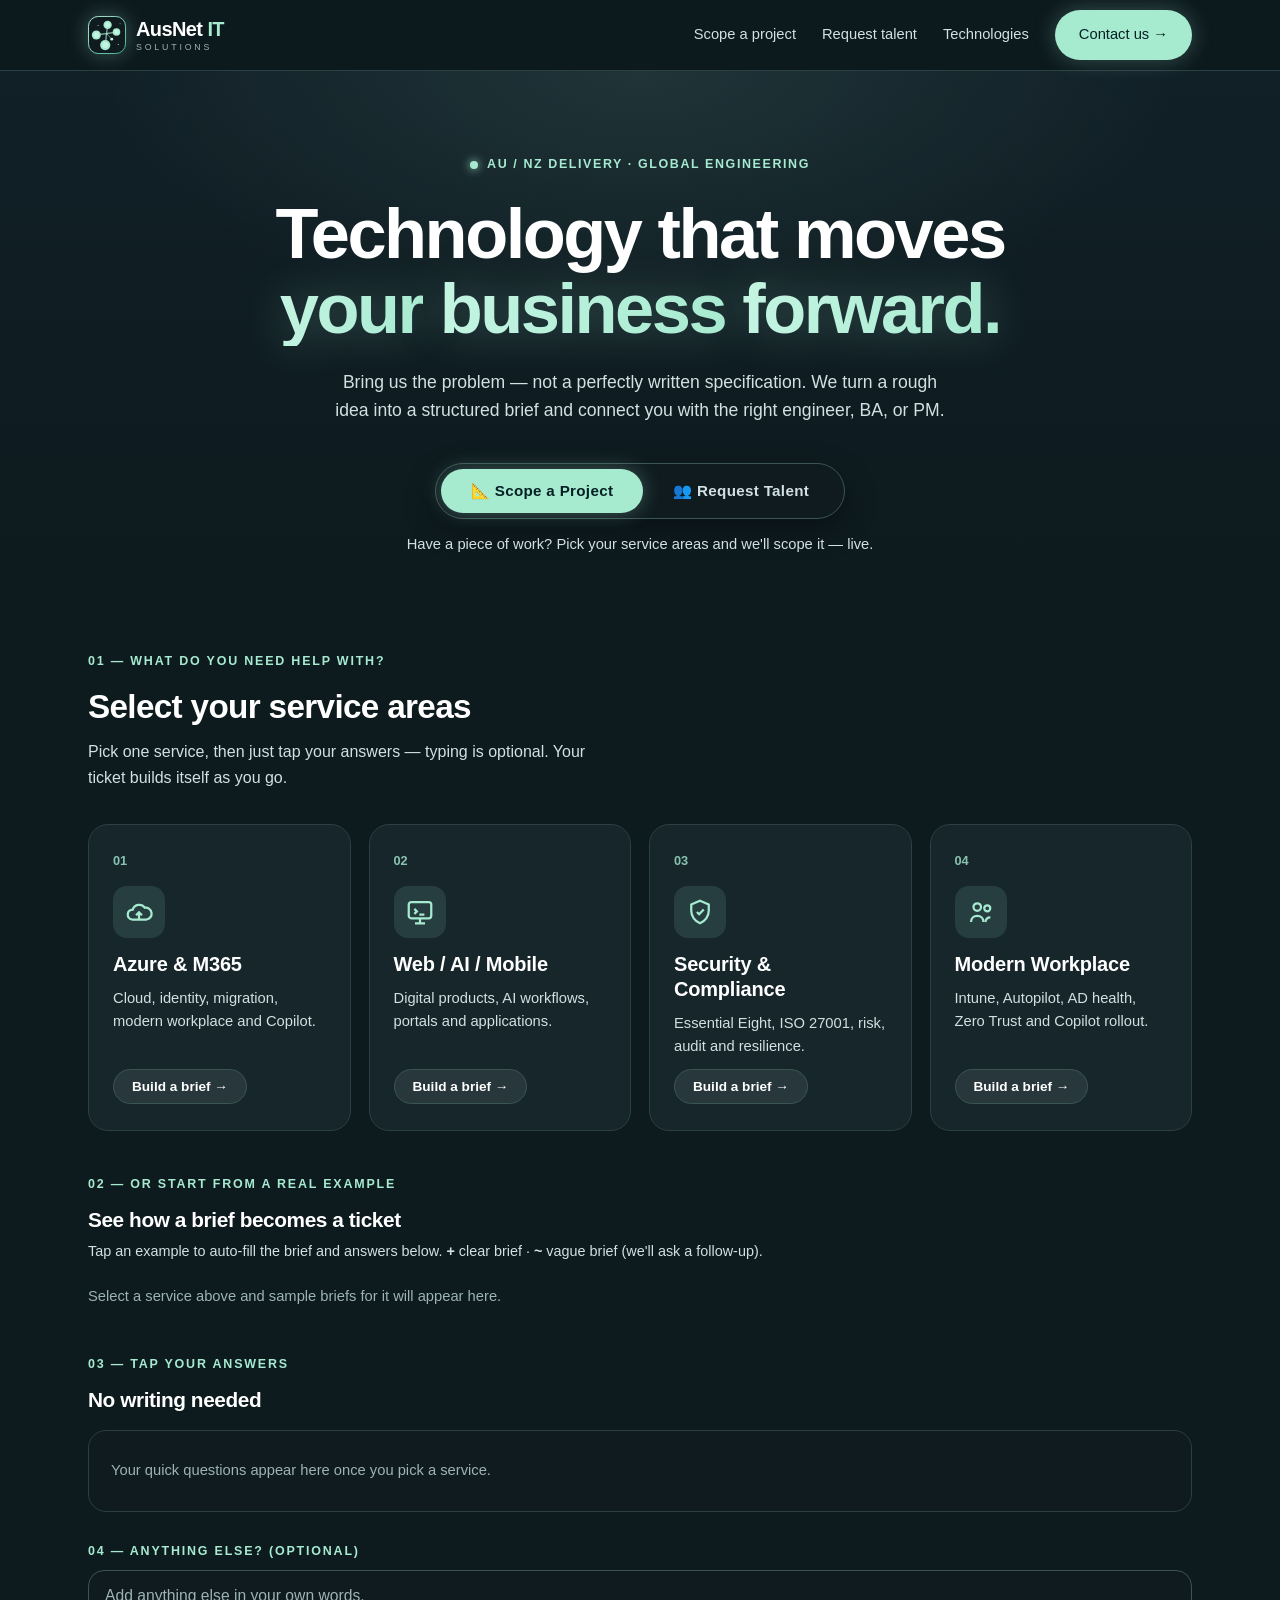
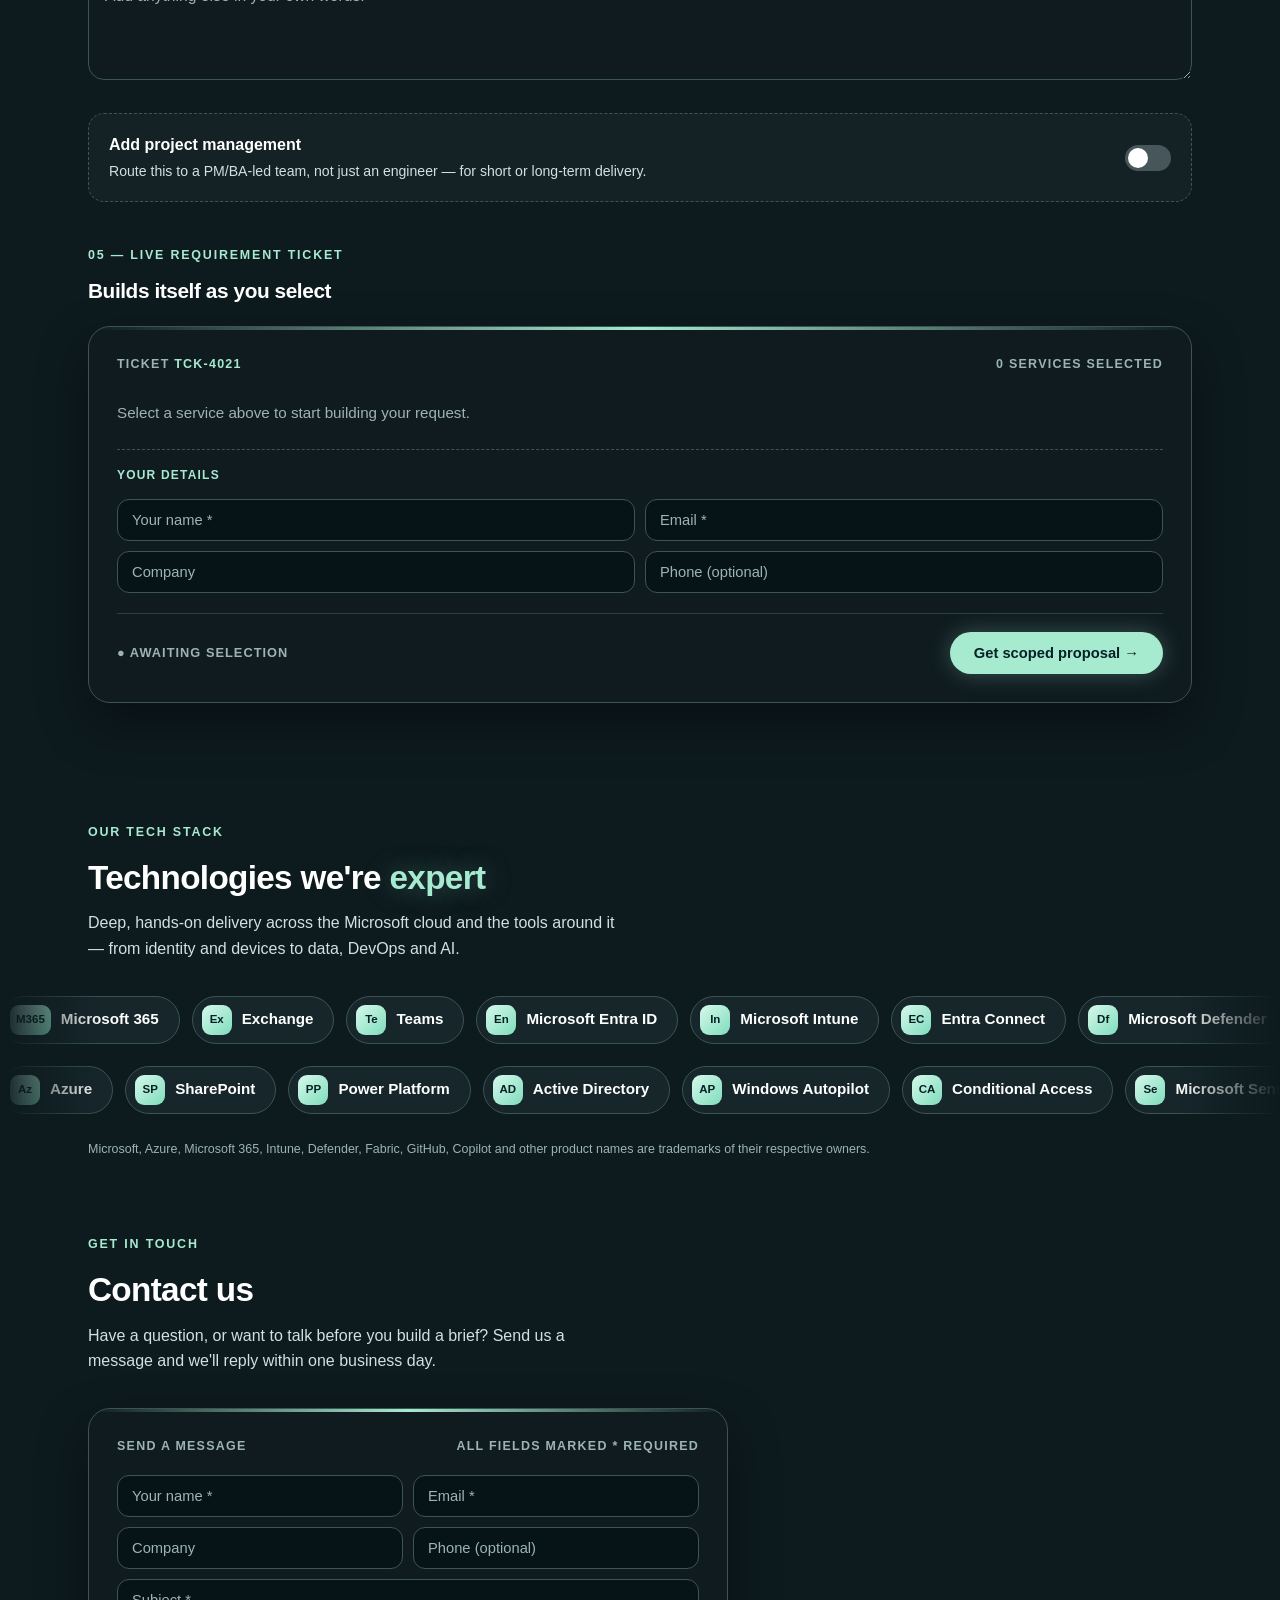
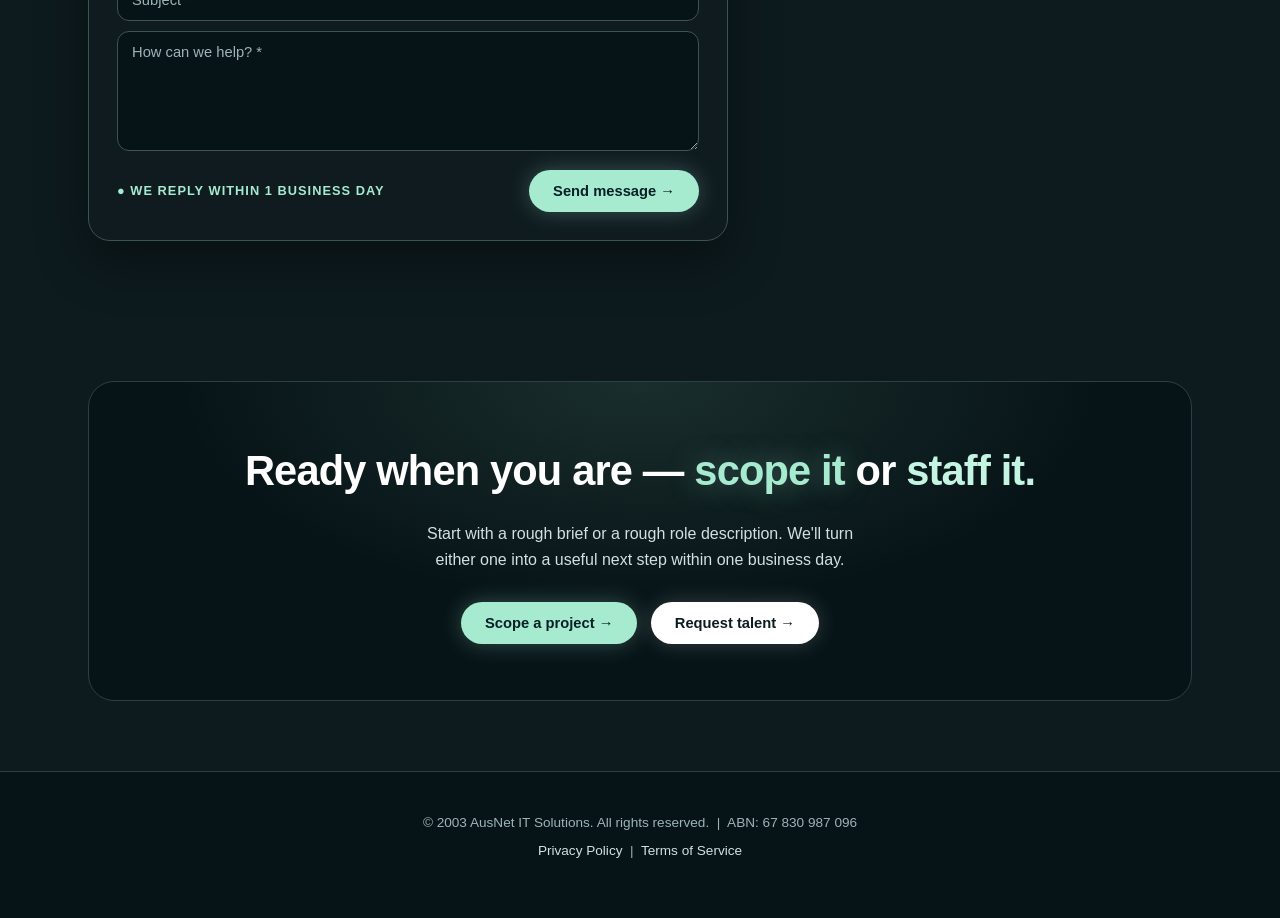
==== commit b92f08ca: "Update index.html" ====
--- a/index.html
+++ b/index.html
@@ -3,12 +3,43 @@
 <head>
 <meta charset="UTF-8">
 <meta name="viewport" content="width=device-width, initial-scale=1.0">
-<title>AusnetIT Solutions — Scope a Project or Request Talent</title>
-<meta name="description" content="AusnetIT Solutions — turn complex technology needs into a clear plan. Scope a project or request engineering talent. AU/NZ delivery · Global engineering.">
-<link rel="preconnect" href="https://fonts.googleapis.com">
-<link rel="preconnect" href="https://fonts.gstatic.com" crossorigin>
-<link href="https://fonts.googleapis.com/css2?family=DM+Sans:wght@400;500;700&family=Space+Grotesk:wght@500;700&display=swap" rel="stylesheet">
+<title>AusNet IT Solutions — Azure, Microsoft 365, Security &amp; Engineering Talent (AU/NZ)</title>
+<meta name="description" content="AusNet IT Solutions turns a rough brief into a scoped plan across Azure & M365, Security & Compliance, Modern Workplace and Web/AI/Mobile — or connects you with vetted engineering talent. AU/NZ delivery, global engineering.">
+<meta name="keywords" content="Microsoft 365 consultant Australia, Azure consultant, Intune Autopilot, Essential Eight assessment, ISO 27001 gap analysis, Microsoft Defender, Active Directory, Microsoft Fabric, GitHub, Copilot, IT talent AU NZ, Modern Workplace">
+<meta name="author" content="AusNet IT Solutions">
+<meta name="robots" content="index, follow">
+<link rel="canonical" href="https://ausnetit.com.au/">
 <meta name="theme-color" content="#0d1a1e">
+
+<!-- Open Graph -->
+<meta property="og:type" content="website">
+<meta property="og:site_name" content="AusNet IT Solutions">
+<meta property="og:title" content="AusNet IT Solutions — Scope a Project or Request Talent">
+<meta property="og:description" content="Turn a rough idea into a structured technical brief across Azure & M365, Security & Compliance, Modern Workplace and Web/AI/Mobile — or request vetted engineering talent. AU/NZ delivery, global engineering.">
+<meta property="og:url" content="https://ausnetit.com.au/">
+<meta property="og:image" content="https://ausnetit.com.au/og-image.png">
+<meta property="og:locale" content="en_AU">
+
+<!-- Twitter -->
+<meta name="twitter:card" content="summary_large_image">
+<meta name="twitter:title" content="AusNet IT Solutions — Scope a Project or Request Talent">
+<meta name="twitter:description" content="Turn a rough idea into a structured technical brief, or request vetted engineering talent. AU/NZ delivery, global engineering.">
+<meta name="twitter:image" content="https://ausnetit.com.au/og-image.png">
+
+<script type="application/ld+json">
+{
+  "@context": "https://schema.org",
+  "@type": "ProfessionalService",
+  "name": "AusNet IT Solutions",
+  "description": "Technology consulting and engineering talent across Azure & Microsoft 365, Security & Compliance, Modern Workplace, and Web/AI/Mobile, with AU/NZ delivery and global engineering.",
+  "url": "https://ausnetit.com.au/",
+  "telephone": "",
+  "areaServed": ["AU", "NZ"],
+  "address": { "@type": "PostalAddress", "addressCountry": "AU" },
+  "sameAs": []
+}
+</script>
+<link rel="icon" type="image/svg+xml" href="data:image/svg+xml,%3Csvg%20xmlns%3D%22http%3A//www.w3.org/2000/svg%22%20viewBox%3D%220%200%2064%2064%22%20role%3D%22img%22%20aria-label%3D%22AusNet%20IT%22%3E%20%3Cdefs%3E%3ClinearGradient%20id%3D%22m%22%20x1%3D%220%22%20y1%3D%220%22%20x2%3D%221%22%20y2%3D%221%22%3E%3Cstop%20offset%3D%220%22%20stop-color%3D%22%23c4f5e2%22/%3E%3Cstop%20offset%3D%221%22%20stop-color%3D%22%233fbf9e%22/%3E%3C/linearGradient%3E%3C/defs%3E%20%3Crect%20x%3D%220.8%22%20y%3D%220.8%22%20width%3D%2262.4%22%20height%3D%2262.4%22%20rx%3D%2216.5%22%20fill%3D%22%230f1b1f%22%20stroke%3D%22url%28%23m%29%22%20stroke-width%3D%221.6%22/%3E%20%3Cg%20stroke%3D%22%23a6ead0%22%20stroke-width%3D%222.2%22%20stroke-linecap%3D%22round%22%20fill%3D%22none%22%3E%3Cpath%20d%3D%22M33%2015%20L29%2049%20M14%2032%20L48%2027%22%20opacity%3D%22.8%22/%3E%3Cpath%20d%3D%22M40%2039%20L31.6%2029.8%22%20stroke-width%3D%221.6%22%20opacity%3D%22.55%22/%3E%3C/g%3E%20%3Cg%20fill%3D%22%23a6ead0%22%20opacity%3D%22.14%22%3E%3Ccircle%20cx%3D%2233%22%20cy%3D%2215%22%20r%3D%227%22/%3E%3Ccircle%20cx%3D%2229%22%20cy%3D%2249%22%20r%3D%228.6%22/%3E%3Ccircle%20cx%3D%2214%22%20cy%3D%2232%22%20r%3D%227.6%22/%3E%3Ccircle%20cx%3D%2248%22%20cy%3D%2227%22%20r%3D%226.4%22/%3E%3C/g%3E%20%3Cg%20fill%3D%22%23c4f5e2%22%3E%3Ccircle%20cx%3D%2233%22%20cy%3D%2215%22%20r%3D%223.9%22/%3E%3Ccircle%20cx%3D%2229%22%20cy%3D%2249%22%20r%3D%225.1%22/%3E%3Ccircle%20cx%3D%2214%22%20cy%3D%2232%22%20r%3D%224.5%22/%3E%3Ccircle%20cx%3D%2248%22%20cy%3D%2227%22%20r%3D%223.7%22/%3E%3Ccircle%20cx%3D%2240%22%20cy%3D%2239%22%20r%3D%222.4%22/%3E%3C/g%3E%20%3Cg%20fill%3D%22%23a6ead0%22%20opacity%3D%22.5%22%3E%3Ccircle%20cx%3D%2251%22%20cy%3D%2248%22%20r%3D%221%22/%3E%3Ccircle%20cx%3D%2217%22%20cy%3D%2216%22%20r%3D%22.9%22/%3E%3C/g%3E%20%3C/svg%3E">
 <style>
   :root{
     --bg:#0d1a1e;          /* page */
@@ -41,6 +72,10 @@
   header{position:sticky;top:0;z-index:60;background:rgba(13,26,30,.85);backdrop-filter:blur(12px);border-bottom:1px solid var(--border)}
   .nav{display:flex;align-items:center;justify-content:space-between;height:70px}
   .logo{display:flex;align-items:center;gap:10px;font-family:var(--display);font-weight:700;font-size:1.08rem;letter-spacing:-.02em;color:#fff}
+  .logo-svg{width:38px;height:38px;flex-shrink:0;filter:drop-shadow(0 0 10px rgba(166,234,208,.3))}
+  .logo-text{display:flex;flex-direction:column;line-height:1;font-size:1.25rem;font-weight:700;letter-spacing:-.03em}
+  .logo-text .lg-it{color:var(--mint)}
+  .logo-text small{font-family:var(--sans);font-size:.55rem;font-weight:500;letter-spacing:.32em;color:var(--text-mute);margin-top:4px}
   .logo-mark{width:34px;height:34px;border-radius:10px;background:var(--mint);color:var(--on-mint);display:grid;place-items:center;font-weight:800;box-shadow:0 0 18px rgba(166,234,208,.35)}
   .nav-links{display:flex;align-items:center;gap:26px}
   .nav-links a{color:var(--text-soft);text-decoration:none;font-size:.92rem;font-weight:500}
@@ -60,9 +95,18 @@
   .hero{padding:80px 0 40px;text-align:center;background:radial-gradient(60% 70% at 50% 0%,rgba(166,234,208,.10),transparent 70%),linear-gradient(var(--bg-hero),var(--bg))}
   .eyebrow{display:inline-flex;align-items:center;gap:9px;font-size:.78rem;font-weight:700;letter-spacing:1.6px;text-transform:uppercase;color:var(--mint);margin-bottom:22px}
   .eyebrow .dot{width:8px;height:8px;border-radius:50%;background:var(--mint);box-shadow:0 0 10px var(--mint)}
-  h1{font-family:var(--display);font-size:clamp(2.5rem,5.6vw,4.4rem);line-height:1.06;letter-spacing:-.035em;font-weight:700;color:#fff}
-  h1 .g{color:var(--mint);text-shadow:0 0 36px rgba(166,234,208,.35)}
-  h1 .b{color:var(--mint-2);text-shadow:0 0 36px rgba(166,234,208,.25)}
+  .hero-h1{font-family:var(--display);font-size:clamp(2.5rem,5.6vw,4.4rem);line-height:1.06;letter-spacing:-.035em;font-weight:700;color:#fff}
+  .hw{display:inline-block;opacity:0;transform:translateY(.45em);
+    animation:hwIn .7s cubic-bezier(.2,.7,.2,1) forwards,hwBob 4.5s ease-in-out infinite;
+    animation-delay:calc(var(--i) * 90ms),calc(var(--i) * 90ms + .8s)}
+  .hero-h1 .g,.hero-h1 .b{background:linear-gradient(100deg,var(--mint-2),var(--mint),var(--mint-2));background-size:220% 100%;-webkit-background-clip:text;background-clip:text;color:transparent;
+    filter:drop-shadow(0 0 22px rgba(166,234,208,.3));
+    animation:hwIn .7s cubic-bezier(.2,.7,.2,1) forwards,hwBob 4.5s ease-in-out calc(var(--i) * 90ms + .8s) infinite,shine 5s ease-in-out 1.4s infinite;
+    animation-delay:calc(var(--i) * 90ms),calc(var(--i) * 90ms + .8s),1.4s}
+  @keyframes hwIn{to{opacity:1;transform:none}}
+  @keyframes hwBob{0%,100%{transform:translateY(0)}50%{transform:translateY(-.09em)}}
+  @keyframes shine{0%,100%{background-position:0% 50%}50%{background-position:100% 50%}}
+  @media(prefers-reduced-motion:reduce){.hw{animation:none;opacity:1;transform:none}.hero-h1 .g,.hero-h1 .b{animation:none;background-position:0 0}}
   .hero .sub{max-width:620px;margin:22px auto 0;color:var(--text-soft);font-size:1.1rem}
 
   /* ---------- Mode switch ---------- */
@@ -103,11 +147,16 @@
   .svc.on .tick{display:grid}
 
   /* ---------- Examples + brief box ---------- */
-  .ex-scroll{display:flex;gap:8px;overflow-x:auto;padding:4px 0 12px;margin-bottom:14px}
-  .ex-chip{flex:0 0 auto;font-size:.8rem;border:1px solid var(--border);background:var(--card-2);color:var(--text-soft);
-    padding:8px 15px;border-radius:999px;cursor:pointer;white-space:nowrap;font-weight:600}
-  .ex-chip:hover{border-color:var(--mint);color:#fff}
+  .ex-scroll{display:flex;flex-wrap:wrap;gap:10px;padding:4px 0 10px;margin-bottom:14px}
+  .ex-chip{display:inline-flex;align-items:center;gap:8px;font-size:.88rem;border:1px solid var(--border-hi);background:var(--card-2);color:var(--text);
+    padding:10px 18px 10px 14px;border-radius:999px;cursor:pointer;font-weight:600;transition:all .15s ease;user-select:none}
+  .ex-chip::before{content:'+';display:grid;place-items:center;width:20px;height:20px;border-radius:50%;background:var(--mint-dim);color:var(--mint);font-weight:800;font-size:.9rem;line-height:1}
+  .ex-chip:hover{border-color:var(--mint);color:#fff;transform:translateY(-2px);box-shadow:0 8px 20px rgba(0,0,0,.35)}
   .ex-chip.vague{border-style:dashed}
+  .ex-chip.vague::before{content:'~';background:rgba(255,217,138,.14);color:var(--amber)}
+  .ex-chip.active{background:var(--mint);border:1px solid var(--mint);border-style:solid;color:var(--on-mint);font-weight:700;box-shadow:0 0 22px rgba(166,234,208,.35)}
+  .ex-chip.active::before{content:'✓';background:var(--on-mint);color:var(--mint)}
+  .ex-hint{color:var(--text-soft);font-size:.9rem;margin:-2px 0 12px}
   textarea{width:100%;font-family:var(--sans);font-size:.98rem;color:#fff;background:var(--card);
     border:1px solid var(--border-hi);border-radius:16px;padding:16px;resize:vertical;min-height:110px}
   textarea::placeholder{color:var(--text-mute)}
@@ -178,6 +227,12 @@
   .checkline{display:flex;align-items:flex-start;gap:10px;font-size:.92rem;margin:4px 0 20px;cursor:pointer;line-height:1.5;color:var(--text)}
   .checkline input{width:18px;height:18px;accent-color:var(--mint);margin-top:2px;flex-shrink:0}
 
+  .qbox{background:var(--card);border:1px solid var(--border);border-radius:18px;padding:22px}
+  .qbox .qrow{margin-bottom:20px}
+  .qbox .qrow:last-child{margin-bottom:0}
+  .qbox .qrow label{font-size:.95rem;font-weight:700;color:#fff}
+  .qbox .hint{font-weight:400;font-size:.78rem;color:var(--text-mute);margin-left:8px}
+  .ex-empty{color:var(--text-mute);font-size:.92rem;padding:6px 0}
   /* ---------- Contact fields + messages ---------- */
   .fgrid{display:grid;grid-template-columns:1fr 1fr;gap:10px}
   @media(max-width:560px){.fgrid{grid-template-columns:1fr}}
@@ -191,6 +246,20 @@
   .msg.warn{display:block;background:rgba(255,217,138,.13);color:var(--amber)}
   .msg.err{display:block;background:rgba(255,138,150,.13);color:#ffb3bb}
 
+  /* ---------- Technologies (animated) ---------- */
+  .tech{padding:64px 0 6px}
+  .sec-title em{font-style:normal;color:var(--mint);text-shadow:0 0 28px rgba(166,234,208,.35)}
+  .marq{overflow:hidden;margin-top:22px;-webkit-mask-image:linear-gradient(90deg,transparent,#000 8%,#000 92%,transparent);mask-image:linear-gradient(90deg,transparent,#000 8%,#000 92%,transparent)}
+  .marq-track{display:flex;gap:12px;width:max-content;animation:marq 40s linear infinite}
+  .marq.rev .marq-track{animation-direction:reverse;animation-duration:50s}
+  .marq:hover .marq-track{animation-play-state:paused}
+  @keyframes marq{to{transform:translateX(-50%)}}
+  .mq{display:inline-flex;align-items:center;gap:10px;white-space:nowrap;padding:8px 20px 8px 9px;border-radius:999px;border:1px solid var(--border-hi);background:var(--card-2);font-weight:700;font-size:.95rem;color:#fff}
+  .mq i{font-style:normal;color:var(--mint);font-size:.8rem}
+  .mi{display:grid;place-items:center;min-width:30px;height:30px;padding:0 6px;border-radius:9px;font-family:var(--display);font-weight:700;font-size:.72rem;color:var(--on-mint);background:linear-gradient(135deg,#d6f9ec,#7fdcbc)}
+  .tech-note{margin-top:26px;font-size:.78rem;color:var(--text-mute)}
+  @media(prefers-reduced-motion:reduce){.marq-track{animation:none}}
+
   /* ---------- CTA band ---------- */
   .band{background:radial-gradient(60% 100% at 50% 0%,rgba(166,234,208,.12),transparent 70%),var(--bg-deep);border:1px solid var(--border);color:#fff;border-radius:26px;padding:56px 32px;text-align:center;margin:70px 0}
   .band h2{font-family:var(--display);font-size:clamp(1.7rem,3.4vw,2.6rem);font-weight:700;letter-spacing:-.02em;color:#fff}
@@ -201,6 +270,7 @@
   .foot-links{margin-top:6px}
   .foot-links a{color:var(--text-soft);text-decoration:none}
   .foot-links a:hover{color:var(--mint);text-decoration:underline}
+  .contact-grid{display:grid;grid-template-columns:1fr;gap:32px;margin-top:34px;align-items:start;max-width:640px}
   footer{padding:40px 0 56px;text-align:center;color:var(--text-mute);font-size:.85rem;border-top:1px solid var(--border);background:var(--bg-deep)}
 </style>
 </head>
@@ -208,11 +278,12 @@
 
 <header>
   <div class="wrap nav">
-    <div class="logo"><span class="logo-mark">A</span> AusnetIT Solutions</div>
+    <div class="logo"><svg class="logo-svg" viewBox="0 0 64 64" aria-hidden="true"><defs><linearGradient id="lgm" x1="0" y1="0" x2="1" y2="1"><stop offset="0" stop-color="#c4f5e2"/><stop offset="1" stop-color="#3fbf9e"/></linearGradient></defs><style>.lc{transform-box:fill-box;transform-origin:center}.lfloat{transform-origin:32px 32px;animation:lgFloat 6s ease-in-out infinite}.lhalo{animation:lgBreathe 3s ease-in-out infinite}.lcore{animation:lgBeat 3s ease-in-out infinite}.lflow{stroke-dasharray:7 93;animation:lgFlow 3s linear infinite}.ltw{animation:lgTw 3s ease-in-out infinite}.ld1{animation-delay:-.75s}.ld2{animation-delay:-1.5s}.ld3{animation-delay:-2.25s}@keyframes lgFloat{0%,100%{transform:rotate(-2.5deg)}50%{transform:rotate(2.5deg)}}@keyframes lgBreathe{0%,100%{transform:scale(.8);opacity:.08}50%{transform:scale(1.3);opacity:.3}}@keyframes lgBeat{0%,100%{transform:scale(1)}50%{transform:scale(1.14)}}@keyframes lgFlow{to{stroke-dashoffset:-100}}@keyframes lgTw{0%,100%{opacity:.15}50%{opacity:.9}}@media(prefers-reduced-motion:reduce){.lfloat,.lhalo,.lcore,.lflow,.ltw{animation:none}.lhalo{opacity:.14}.lflow{display:none}}</style><rect x="0.8" y="0.8" width="62.4" height="62.4" rx="16.5" fill="#0f1b1f" stroke="url(#lgm)" stroke-width="1.6"/><g fill="#a6ead0"><circle class="ltw" cx="51" cy="48" r="1"/><circle class="ltw ld2" cx="17" cy="16" r=".9"/><circle class="ltw ld1" cx="54" cy="13" r=".8"/></g><g class="lfloat"><g stroke="#a6ead0" stroke-width="2.2" stroke-linecap="round" fill="none"><path d="M33 15 L29 49 M14 32 L48 27" opacity=".7"/><path d="M40 39 L31.6 29.8" stroke-width="1.6" opacity=".5"/></g><g stroke="#effff8" stroke-width="2.4" stroke-linecap="round" fill="none"><path class="lflow" pathLength="100" d="M33 15 L29 49"/><path class="lflow ld2" pathLength="100" d="M14 32 L48 27"/><path class="lflow ld1" pathLength="100" stroke-width="1.8" d="M31.6 29.8 L40 39"/></g><g fill="#a6ead0"><circle class="lc lhalo" cx="33" cy="15" r="7"/><circle class="lc lhalo ld1" cx="29" cy="49" r="8.6"/><circle class="lc lhalo ld2" cx="14" cy="32" r="7.6"/><circle class="lc lhalo ld3" cx="48" cy="27" r="6.4"/></g><g fill="#c4f5e2"><circle class="lc lcore" cx="33" cy="15" r="3.9"/><circle class="lc lcore ld1" cx="29" cy="49" r="5.1"/><circle class="lc lcore ld2" cx="14" cy="32" r="4.5"/><circle class="lc lcore ld3" cx="48" cy="27" r="3.7"/><circle class="lc lcore ld1" cx="40" cy="39" r="2.4"/></g></g></svg><span class="logo-text"><span class="lg-name">AusNet <span class="lg-it">IT</span></span><small>SOLUTIONS</small></span></div>
     <nav class="nav-links">
       <a href="#flow" onclick="setMode('project')">Scope a project</a>
       <a href="#flow" onclick="setMode('talent')">Request talent</a>
-      <a class="btn" href="#flow" onclick="setMode('project')">Start a brief →</a>
+      <a href="#tech">Technologies</a>
+      <a class="btn" href="#contact">Contact us →</a>
     </nav>
   </div>
 </header>
@@ -221,7 +292,10 @@
 <section class="hero">
   <div class="wrap">
     <div class="eyebrow"><span class="dot"></span> AU / NZ delivery · Global engineering</div>
-    <h1>Technology that moves<br><span class="g">your business</span> <span class="b">forward.</span></h1>
+    <h1 class="hero-h1">
+      <span class="hw" style="--i:0">Technology</span> <span class="hw" style="--i:1">that</span> <span class="hw" style="--i:2">moves</span><br>
+      <span class="hw g" style="--i:3">your</span> <span class="hw g" style="--i:4">business</span> <span class="hw b" style="--i:5">forward.</span>
+    </h1>
     <p class="sub">Bring us the problem — not a perfectly written specification. We turn a rough idea into a structured brief and connect you with the right engineer, BA, or PM.</p>
 
     <div class="mode-zone" id="flow">
@@ -240,7 +314,7 @@
 
     <div class="sec-label blue">01 — What do you need help with?</div>
     <div class="sec-title">Select your service areas</div>
-    <p class="sec-sub">Tap one or more cards. Your requirement ticket builds itself as you go.</p>
+    <p class="sec-sub">Pick one service, then just tap your answers — typing is optional. Your ticket builds itself as you go.</p>
 
     <div class="grid4" id="svcGrid">
       <div class="svc mint" data-id="azure" data-name="Azure / DevOps / Architecture">
@@ -273,10 +347,18 @@
       </div>
     </div>
 
+    <div id="exLabel" style="scroll-margin-top:90px"></div>
     <div class="sec-label blue" style="margin-top:44px">02 — Or start from a real example</div>
-    <div class="sec-title" style="font-size:1.3rem">See how a brief becomes a ticket</div>
+    <div class="sec-title" style="font-size:1.3rem;margin-bottom:6px">See how a brief becomes a ticket</div>
+    <div class="ex-hint">Tap an example to auto-fill the brief and answers below. <b>+</b> clear brief · <b>~</b> vague brief (we'll ask a follow-up).</div>
     <div class="ex-scroll" id="exScroll"></div>
-    <textarea id="briefBox" placeholder="Paste or type your requirement here — as rough as you like."></textarea>
+
+    <div class="sec-label blue" style="margin-top:30px">03 — Tap your answers</div>
+    <div class="sec-title" style="font-size:1.3rem;margin-bottom:14px">No writing needed</div>
+    <div class="qbox" id="qWrap"></div>
+
+    <div class="sec-label blue" style="margin-top:30px">04 — Anything else? (optional)</div>
+    <textarea id="briefBox" placeholder="Add anything else in your own words."></textarea>
 
     <div class="clarify" id="clarifyBox">
       <div class="ct">⚠ Flagged as underspecified — a sharper question for you</div>
@@ -289,21 +371,11 @@
     </div>
 
     <div class="ticket-wrap">
-      <div class="sec-label blue">03 — Live requirement ticket</div>
+      <div class="sec-label blue">05 — Live requirement ticket</div>
       <div class="sec-title" style="font-size:1.3rem;margin-bottom:18px">Builds itself as you select</div>
       <div class="ticket">
         <div class="ticket-head"><span>Ticket <span class="tid" id="tId">TCK-4021</span></span><span id="tCount">0 areas selected</span></div>
         <div id="tBody"><div class="ticket-empty">Select one or more areas above to start building your request.</div></div>
-
-        <div class="branch" id="branchM365" style="display:none">
-          <div class="branch-title">A few quick questions — Modern Workplace / M365</div>
-          <div class="qrow"><label>Roughly how many devices?</label>
-            <div class="options" data-q="devices"><span class="opt">&lt; 50</span><span class="opt">50–250</span><span class="opt">250–1000</span><span class="opt">1000+</span></div></div>
-          <div class="qrow"><label>Current state?</label>
-            <div class="options" data-q="state"><span class="opt">On-prem AD only</span><span class="opt">Hybrid AD + Entra</span><span class="opt">Already Entra-joined</span></div></div>
-          <div class="qrow"><label>Primary goal right now?</label>
-            <div class="options" data-q="goal"><span class="opt">New Autopilot/Kiosk build</span><span class="opt">AD → M365 migration</span><span class="opt">Zero Trust review</span><span class="opt">Copilot rollout</span><span class="opt">Fix existing issues</span></div></div>
-        </div>
 
         <div class="branch">
           <div class="branch-title">Your details</div>
@@ -397,6 +469,47 @@
   </div>
 </section>
 
+<!-- TECHNOLOGIES -->
+<section class="tech" id="tech">
+  <div class="wrap">
+    <div class="sec-label">Our tech stack</div>
+    <div class="sec-title">Technologies we're <em>expert</em></div>
+    <p class="sec-sub">Deep, hands-on delivery across the Microsoft cloud and the tools around it — from identity and devices to data, DevOps and AI.</p>
+  </div>
+  <div class="marq" aria-hidden="true"><div class="marq-track" id="mq1"></div></div>
+  <div class="marq rev" aria-hidden="true"><div class="marq-track" id="mq2"></div></div>
+  <div class="wrap">
+    <p class="tech-note">Microsoft, Azure, Microsoft 365, Intune, Defender, Fabric, GitHub, Copilot and other product names are trademarks of their respective owners.</p>
+  </div>
+</section>
+
+<!-- CONTACT -->
+<section id="contact" style="padding:70px 0">
+  <div class="wrap">
+    <div class="sec-label">Get in touch</div>
+    <div class="sec-title">Contact us</div>
+    <p class="sec-sub">Have a question, or want to talk before you build a brief? Send us a message and we'll reply within one business day.</p>
+    <div class="contact-grid">
+            <div class="ticket" style="flex:1">
+        <div class="ticket-head"><span>Send a message</span><span>All fields marked * required</span></div>
+        <div class="fgrid">
+          <input class="fld" id="cName" placeholder="Your name *" autocomplete="name">
+          <input class="fld" id="cEmail" type="email" placeholder="Email *" autocomplete="email">
+          <input class="fld" id="cCompany" placeholder="Company" autocomplete="organization">
+          <input class="fld" id="cPhone" placeholder="Phone (optional)" autocomplete="tel">
+        </div>
+        <input class="fld" id="cSubject" placeholder="Subject *" style="margin-top:10px">
+        <textarea class="fld" id="cMessage" placeholder="How can we help? *" style="min-height:120px"></textarea>
+        <div class="ticket-foot" style="border-top:none;padding-top:6px;margin-top:6px">
+          <span class="status ok">● We reply within 1 business day</span>
+          <button class="btn green" id="cBtn" onclick="submitContact()">Send message →</button>
+        </div>
+        <div class="msg" id="cMsg"></div>
+      </div>
+    </div>
+  </div>
+</section>
+
 <!-- BAND -->
 <div class="wrap">
   <div class="band">
@@ -428,86 +541,120 @@
   document.getElementById('panel-talent').classList.toggle('show', mode === 'talent');
 }
 
-/* ================= PROJECT MODE ================= */
+/* ================= PROJECT MODE (single service) ================= */
 const svcs = document.querySelectorAll('#svcGrid .svc');
-const tBody = document.getElementById('tBody');
-const tCount = document.getElementById('tCount');
-const tStatus = document.getElementById('tStatus');
-const branchM365 = document.getElementById('branchM365');
-const briefBox = document.getElementById('briefBox');
-const clarifyBox = document.getElementById('clarifyBox');
-const clarifyText = document.getElementById('clarifyText');
-const pmSwitch = document.getElementById('pmSwitch');
-let selected = new Set(), pmOn = false;
+const tBody = document.getElementById('tBody'), tCount = document.getElementById('tCount'), tStatus = document.getElementById('tStatus');
+const briefBox = document.getElementById('briefBox'), clarifyBox = document.getElementById('clarifyBox'), clarifyText = document.getElementById('clarifyText');
+const pmSwitch = document.getElementById('pmSwitch'), exScroll = document.getElementById('exScroll'), qWrap = document.getElementById('qWrap');
+let current = null, pmOn = false, ans = {};
+
+const WHEN = {k:'when', l:'When do you need to start?', o:['This week','Within a month','Within 3 months','Just exploring']};
+const SV = {
+ azure:{q:[
+  {k:'need', l:'What do you need?', m:1, o:['Cloud migration','Architecture / landing zone','DevOps pipelines','Cost optimisation (FinOps)','Fix an existing issue','Backup & DR']},
+  {k:'today', l:'Where are you today?', o:['On-prem only','Partly in Azure','Mostly in Azure','Other cloud (AWS / GCP)']},
+  {k:'size', l:'Roughly how many workloads / VMs?', o:['< 10','10–50','50–200','200+']}],
+  ex:[
+  {t:'Pipeline failing after upgrade', text:"We upgraded our app's front-end framework and the Azure deployment is now failing — need the pipeline diagnosed and fixed.", a:{need:['DevOps pipelines','Fix an existing issue'], today:['Mostly in Azure'], when:['This week']}},
+  {t:'Cut the cloud bill', vague:1, text:"Can someone review our Azure setup and help bring the monthly cloud bill down?", clarify:"Which subscriptions are in scope? Any services driving cost (VMs, storage, egress)? One-off review or ongoing FinOps monitoring?", a:{need:['Cost optimisation (FinOps)']}},
+  {t:'Move servers to Azure', text:"We're moving about 30 on-prem servers to Azure and need a landing zone, migration plan and cut-over support.", a:{need:['Cloud migration','Architecture / landing zone'], today:['On-prem only'], size:['10–50'], when:['Within 3 months']}}]},
+ dev:{q:[
+  {k:'build', l:'What are you building?', m:1, o:['Website','Web app / portal','Mobile app','AI assistant / automation','Integration / API']},
+  {k:'stage', l:'Where are you up to?', o:['Idea only','Designs ready','Improve an existing product','Rescue a stalled build']},
+  {k:'tech', l:'Preferred technology?', o:['WordPress','.NET','React / Node','Not sure']}],
+  ex:[
+  {t:'Rebuild from Figma designs', text:"We have Figma designs ready and need our WordPress site rebuilt to match, fully mobile-responsive.", a:{build:['Website'], stage:['Designs ready'], tech:['WordPress']}},
+  {t:'AI chat assistant', vague:1, text:"We want to add an AI chat assistant to our website but we're not sure what's realistic.", clarify:"Should it answer from your product docs only, or also take actions (bookings, orders)? How much source content exists? Any response-time or budget expectations?", a:{build:['AI assistant / automation'], stage:['Idea only']}},
+  {t:'Customer portal', text:"We need a secure customer portal where clients log in, view invoices and raise support requests.", a:{build:['Web app / portal'], stage:['Idea only'], tech:['Not sure']}}]},
+ sec:{q:[
+  {k:'fw', l:'Which framework?', m:1, o:['Essential Eight','ISO 27001','RFFR','Not sure yet']},
+  {k:'drv', l:'What is driving this?', o:['Tender / contract','Customer questionnaire','Cyber insurance','Board / internal risk','After an incident']},
+  {k:'need', l:'What do you need?', m:1, o:['Gap assessment','Policy documentation','Remediation','Audit support','Ongoing advisory']},
+  {k:'size', l:'Organisation size?', o:['Under 25 staff','25–100','100–500','500+']}],
+  ex:[
+  {t:'ISO 27001 gap analysis', text:"We're preparing for ISO 27001 certification and need a gap analysis plus policy documentation.", a:{fw:['ISO 27001'], need:['Gap assessment','Policy documentation']}},
+  {t:'General security review', vague:1, text:"We want our overall security posture reviewed — not tied to a specific framework yet.", clarify:"Which systems are in scope? Is there a compliance driver (client, tender, insurance)? Is Essential Eight, ISO 27001 or RFFR most relevant to your sector?", a:{fw:['Not sure yet'], need:['Gap assessment']}},
+  {t:'Essential Eight for a tender', text:"A government tender requires Essential Eight maturity and we don't know where we stand today.", a:{fw:['Essential Eight'], drv:['Tender / contract'], need:['Gap assessment','Remediation'], when:['Within a month']}}]},
+ m365:{q:[
+  {k:'goal', l:'What is the main goal?', m:1, o:['New Autopilot / Kiosk build','AD → M365 migration','Zero Trust review','Copilot rollout','Fix existing issues']},
+  {k:'devices', l:'Roughly how many devices?', o:['< 50','50–250','250–1000','1000+']},
+  {k:'state', l:'Current state?', o:['On-prem AD only','Hybrid AD + Entra','Already Entra-joined']}],
+  ex:[
+  {t:'Intune + Autopilot from scratch', text:"Need Intune and Autopilot set up from scratch for our new Windows device fleet, including packaging our line-of-business apps.", a:{goal:['New Autopilot / Kiosk build'], devices:['50–250'], state:['On-prem AD only']}},
+  {t:'Kiosk lockdown not applying', vague:1, text:"Our kiosk devices aren't locking down properly after Autopilot enrolment — something's wrong with the profile.", clarify:"How many devices affected? Entra-joined or hybrid? Single-app or multi-app kiosk mode? Any recent Windows update before it broke?", a:{goal:['Fix existing issues']}},
+  {t:'Move off on-prem AD', text:"We want to retire our on-prem Active Directory and move identity fully to Microsoft Entra ID.", a:{goal:['AD → M365 migration'], state:['Hybrid AD + Entra']}}]}
+};
+const esc = t => String(t).replace(/[&<>"]/g, c => ({'&':'&amp;','<':'&lt;','>':'&gt;','"':'&quot;'}[c]));
+const qs = () => current ? SV[current].q.concat([WHEN]) : [];
+const qLabel = q => q.l.replace(/\?$/,'');
+
+function renderExamples(){
+  exScroll.innerHTML = '';
+  if(!current){ exScroll.innerHTML = '<div class="ex-empty">Select a service above and sample briefs for it will appear here.</div>'; return; }
+  SV[current].ex.forEach((ex, i) => {
+    const chip = document.createElement('div');
+    chip.className = 'ex-chip' + (ex.vague ? ' vague' : '');
+    chip.textContent = ex.t + (ex.vague ? ' (vague)' : '');
+    chip.title = ex.text;
+    chip.addEventListener('click', () => {
+      exScroll.querySelectorAll('.ex-chip').forEach((c, j) => c.classList.toggle('active', j === i));
+      briefBox.value = ex.text;
+      ans = {}; Object.entries(ex.a).forEach(([k,v]) => ans[k] = new Set(v));
+      if(ex.vague){ clarifyText.textContent = ex.clarify; clarifyBox.classList.add('show'); } else clarifyBox.classList.remove('show');
+      renderQuestions(); renderTicket();
+    });
+    exScroll.appendChild(chip);
+  });
+}
+
+function renderQuestions(){
+  if(!current){ qWrap.innerHTML = '<div class="ex-empty">Your quick questions appear here once you pick a service.</div>'; return; }
+  qWrap.innerHTML = qs().map(q => '<div class="qrow"><label>' + esc(q.l) + (q.m ? '<span class="hint">choose any</span>' : '') +
+    '</label><div class="options" data-k="' + q.k + '">' +
+    q.o.map(o => '<span class="opt' + ((ans[q.k] && ans[q.k].has(o)) ? ' sel' : '') + '" data-v="' + esc(o) + '">' + esc(o) + '</span>').join('') +
+    '</div></div>').join('');
+}
+qWrap.addEventListener('click', e => {
+  const o = e.target.closest('.opt'); if(!o) return;
+  const grp = o.parentElement, k = grp.dataset.k, v = o.dataset.v, q = qs().find(x => x.k === k);
+  const set = ans[k] || (ans[k] = new Set());
+  if(set.has(v)) set.delete(v); else { if(!q.m) set.clear(); set.add(v); }
+  grp.querySelectorAll('.opt').forEach(x => x.classList.toggle('sel', set.has(x.dataset.v)));
+  renderTicket();
+});
 
 function renderTicket(){
-  const n = selected.size;
-  tCount.textContent = n + (n === 1 ? ' area selected' : ' areas selected');
-  if(n === 0){
-    tBody.innerHTML = '<div class="ticket-empty">Select one or more areas above to start building your request.</div>';
-    tStatus.textContent = '● Awaiting selection'; tStatus.classList.remove('ok');
-    branchM365.style.display = 'none';
-    return;
+  if(!current){
+    tCount.textContent = '0 services selected';
+    tBody.innerHTML = '<div class="ticket-empty">Select a service above to start building your request.</div>';
+    tStatus.textContent = '● Awaiting selection'; tStatus.classList.remove('ok'); return;
   }
-  let rows = '';
-  svcs.forEach(c => { if(selected.has(c.dataset.id))
-    rows += '<div class="trow"><span class="l">' + c.dataset.name + '</span><span>added ✓</span></div>'; });
+  const row = (l,v) => '<div class="trow"><span class="l">' + esc(l) + '</span><span style="text-align:right;max-width:62%">' + esc(v) + '</span></div>';
+  const answered = qs().filter(q => ans[q.k] && ans[q.k].size);
+  tCount.textContent = '1 service · ' + answered.length + (answered.length === 1 ? ' answer' : ' answers');
+  let rows = row('Service', document.querySelector('.svc[data-id="' + current + '"]').dataset.name);
+  answered.forEach(q => rows += row(qLabel(q), [...ans[q.k]].join(', ')));
   const brief = briefBox.value.trim();
-  if(brief) rows += '<div class="trow"><span class="l">Brief</span><span style="max-width:60%;overflow:hidden;text-overflow:ellipsis;white-space:nowrap">' + brief.slice(0,60) + (brief.length>60?'…':'') + '</span></div>';
-  if(pmOn) rows += '<div class="trow"><span class="l">Delivery</span><span>PM + BA led</span></div>';
+  if(brief) rows += row('Brief', brief.slice(0,60) + (brief.length > 60 ? '…' : ''));
+  if(pmOn) rows += row('Delivery', 'PM + BA led');
   tBody.innerHTML = rows;
-  tStatus.textContent = '● Ready to route'; tStatus.classList.add('ok');
-  branchM365.style.display = selected.has('m365') ? 'block' : 'none';
+  const ready = answered.length || brief;
+  tStatus.textContent = ready ? '● Ready to route' : '● Add answers or a brief';
+  tStatus.classList.toggle('ok', !!ready);
 }
 
 svcs.forEach(c => c.addEventListener('click', () => {
-  const id = c.dataset.id;
-  selected.has(id) ? (selected.delete(id), c.classList.remove('on')) : (selected.add(id), c.classList.add('on'));
-  renderTicket();
+  const next = current === c.dataset.id ? null : c.dataset.id;
+  if(next !== current){ ans = {}; clarifyBox.classList.remove('show'); briefBox.value = ''; }
+  current = next;
+  svcs.forEach(x => x.classList.toggle('on', x.dataset.id === current));
+  briefBox.placeholder = current ? 'Optional — e.g. "' + SV[current].ex[0].text + '"' : 'Add anything else in your own words.';
+  renderExamples(); renderQuestions(); renderTicket();
+  if(current) document.getElementById('exLabel').scrollIntoView({behavior:'smooth', block:'start'});
 }));
-
 pmSwitch.addEventListener('click', () => { pmOn = !pmOn; pmSwitch.classList.toggle('on', pmOn); renderTicket(); });
-briefBox.addEventListener('input', renderTicket);
-
-document.querySelectorAll('#branchM365 .options').forEach(g =>
-  g.addEventListener('click', e => {
-    if(!e.target.classList.contains('opt')) return;
-    g.querySelectorAll('.opt').forEach(o => o.classList.remove('sel'));
-    e.target.classList.add('sel');
-  }));
-
-/* Examples with AI-style clarification flags */
-const examples = [
-  {svc:'azure', vague:false, text:"We upgraded our app's front-end framework and the Azure deployment is now failing — need the pipeline diagnosed and fixed."},
-  {svc:'azure', vague:true, text:"Can someone review our Azure setup and help bring the monthly cloud bill down?",
-   clarify:"Which subscriptions are in scope? Any specific services driving cost (VMs, storage, egress)? One-off review or ongoing FinOps monitoring?"},
-  {svc:'m365', vague:false, text:"Need Intune and Autopilot set up from scratch for our new Windows device fleet, including packaging our line-of-business apps."},
-  {svc:'m365', vague:true, text:"Our kiosk devices aren't locking down properly after Autopilot enrolment — something's wrong with the profile.",
-   clarify:"How many devices affected? Entra-joined or hybrid? Single-app or multi-app kiosk mode? Any recent Windows update before it broke?"},
-  {svc:'dev', vague:false, text:"We have Figma designs ready and need our WordPress site rebuilt to match, fully mobile-responsive."},
-  {svc:'dev', vague:true, text:"We want to add an AI chat assistant to our website but we're not sure what's realistic.",
-   clarify:"Should it answer from your product docs only, or also take actions (bookings, orders)? How much source content exists? Any response-time or budget expectations?"},
-  {svc:'sec', vague:false, text:"We're preparing for ISO 27001 certification and need a gap analysis plus policy documentation."},
-  {svc:'sec', vague:true, text:"We want our overall security posture reviewed — not tied to a specific framework yet.",
-   clarify:"Which systems are in scope? A compliance driver (client, tender, insurance)? Is Essential 8, ISO 27001 or RFFR most relevant to your sector?"}
-];
-const svcLabel = {azure:'Azure & M365', m365:'Modern Workplace', dev:'Web / AI / Mobile', sec:'Security & Compliance'};
-const exScroll = document.getElementById('exScroll');
-examples.forEach(ex => {
-  const chip = document.createElement('div');
-  chip.className = 'ex-chip' + (ex.vague ? ' vague' : '');
-  chip.textContent = (ex.vague ? '~ ' : '') + svcLabel[ex.svc] + (ex.vague ? ' (vague)' : ' (scoped)');
-  chip.addEventListener('click', () => {
-    briefBox.value = ex.text;
-    svcs.forEach(c => { c.classList.remove('on'); selected.delete(c.dataset.id); });
-    const match = document.querySelector('.svc[data-id="' + ex.svc + '"]');
-    if(match){ match.classList.add('on'); selected.add(ex.svc); }
-    if(ex.vague){ clarifyText.textContent = ex.clarify; clarifyBox.classList.add('show'); }
-    else clarifyBox.classList.remove('show');
-    renderTicket();
-  });
-  exScroll.appendChild(chip);
-});
+briefBox.addEventListener('input', () => { exScroll.querySelectorAll('.ex-chip.active').forEach(c => c.classList.remove('active')); renderTicket(); });
+renderExamples(); renderQuestions(); renderTicket();
 
 /* ================= TALENT MODE ================= */
 const regions = [];
@@ -557,6 +704,23 @@
 }
 renderTalent();
 
+/* ================= TECHNOLOGIES ================= */
+const TECH = {
+ 'Microsoft 365 & Cloud':[['Microsoft 365','M365'],['Azure','Az'],['Exchange','Ex'],['SharePoint','SP'],['Teams','Te'],['Power Platform','PP']],
+ 'Identity & Endpoint':[['Microsoft Entra ID','En'],['Active Directory','AD'],['Microsoft Intune','In'],['Windows Autopilot','AP'],['Entra Connect','EC'],['Conditional Access','CA']],
+ 'Security & Compliance':[['Microsoft Defender','Df'],['Microsoft Sentinel','Se'],['Microsoft Purview','Pv'],['Zero Trust','ZT'],['Essential Eight','E8'],['ISO 27001','ISO']],
+ 'Data & Analytics':[['SQL Server','SQL'],['Azure SQL','aSQL'],['Microsoft Fabric','Fb'],['Power BI','BI']],
+ 'DevOps & Development':[['GitHub','GH'],['GitHub Actions','GA'],['Azure DevOps','DO'],['Bicep & Terraform','IaC'],['PowerShell','PS'],['.NET','.N'],['React','Re']],
+ 'AI & Copilot':[['Microsoft Copilot','Co'],['GitHub Copilot','GC'],['Copilot Studio','CS'],['Azure OpenAI','AI']]
+};
+const flat = Object.values(TECH).flat();
+function fillMarquee(id, items){
+  const html = items.map(([n, k]) => '<span class="mq"><span class="mi">' + esc(k) + '</span>' + esc(n) + '</span>').join('');
+  document.getElementById(id).innerHTML = html + html;
+}
+fillMarquee('mq1', flat.filter((_, i) => i % 2 === 0));
+fillMarquee('mq2', flat.filter((_, i) => i % 2 === 1));
+
 /* ================= SUBMIT → aseladecosta@gmail.com ================= */
 const TO = 'aseladecosta@gmail.com';
 const $ = id => document.getElementById(id);
@@ -570,47 +734,59 @@
   return ok;
 }
 
+// Optional but recommended: paste a free Web3Forms access key here (web3forms.com → enter the
+// email address → key is emailed). When set, it is used instead of FormSubmit and needs no activation step.
+const WEB3FORMS_KEY = '53687a46-c3a4-46d3-be09-70e41bc9f995';
+
 async function sendRequest(subject, fields, btn, msgEl){
   const label = btn.textContent;
   btn.disabled = true; btn.textContent = 'Sending…';
   msgEl.className = 'msg';
-  const payload = Object.assign({ _subject: subject, _template: 'table', _captcha: 'false' }, fields);
   try{
-    const r = await fetch('https://formsubmit.co/ajax/' + TO, {
-      method: 'POST',
-      headers: { 'Content-Type': 'application/json', 'Accept': 'application/json' },
-      body: JSON.stringify(payload)
-    });
-    const j = await r.json();
-    if(!r.ok || j.success === false || j.success === 'false') throw new Error(j.message || 'Send failed');
+    let r;
+    if(WEB3FORMS_KEY){
+      r = await fetch('https://api.web3forms.com/submit', {
+        method: 'POST',
+        headers: { 'Content-Type': 'application/json', 'Accept': 'application/json' },
+        body: JSON.stringify(Object.assign({ access_key: WEB3FORMS_KEY, subject: subject, from_name: 'AusNet IT website' }, fields))
+      });
+    } else {
+      r = await fetch('https://formsubmit.co/ajax/' + TO, {
+        method: 'POST',
+        headers: { 'Content-Type': 'application/json', 'Accept': 'application/json' },
+        body: JSON.stringify(Object.assign({ _subject: subject, _template: 'table', _captcha: 'false' }, fields))
+      });
+    }
+    const j = await r.json().catch(() => ({}));
+    if(!r.ok || j.success === false || j.success === 'false'){
+      const e = new Error(j.message || ('HTTP ' + r.status)); e.server = true; throw e;
+    }
     msgEl.className = 'msg ok';
     msgEl.textContent = '✓ Request sent. We\'ll reply to ' + fields.email + ' within one business day.';
   }catch(err){
-    // Fallback: open the visitor's email app with everything pre-filled
-    const body = Object.entries(fields).map(([k,v]) => k + ': ' + v).join('\n');
-    msgEl.className = 'msg warn';
-    msgEl.textContent = 'We couldn\'t send that directly, so your email app is opening with the request pre-filled — just press Send.';
-    window.location.href = 'mailto:' + TO + '?subject=' + encodeURIComponent(subject) + '&body=' + encodeURIComponent(body);
+    console.error('Send failed:', err);
+    const reason = (err && err.message) ? err.message : 'network error';
+    if(/activat/i.test(reason)){
+      // FormSubmit first-use activation — tell the site owner instead of opening an email app
+      msgEl.className = 'msg warn';
+      msgEl.textContent = 'Form not yet activated: ' + reason;
+    }else{
+      const body = Object.entries(fields).map(([k,v]) => k + ': ' + v).join('\n');
+      msgEl.className = 'msg warn';
+      msgEl.textContent = 'We couldn\'t send that directly (' + reason + '), so your email app is opening with the request pre-filled — just press Send.';
+      window.location.href = 'mailto:' + TO + '?subject=' + encodeURIComponent(subject) + '&body=' + encodeURIComponent(body);
+    }
   }finally{
     btn.disabled = false; btn.textContent = label;
   }
 }
 
 function submitProject(){
-  const msg = $('pMsg');
-  const brief = briefBox.value.trim();
-  if(selected.size === 0 && !brief){
-    msg.className = 'msg err'; msg.textContent = 'Please select at least one service area or describe your requirement.'; return;
-  }
-  if(!contactOk('p')){
-    msg.className = 'msg err'; msg.textContent = 'Please add your name and a valid email so we can reply.'; return;
-  }
-  const areas = [...svcs].filter(c => selected.has(c.dataset.id)).map(c => c.dataset.name).join(' | ') || '—';
-  const answers = [];
-  document.querySelectorAll('#branchM365 .options').forEach(g => {
-    const sel = g.querySelector('.opt.sel');
-    if(sel) answers.push(g.previousElementSibling.textContent + ' ' + sel.textContent);
-  });
+  const msg = $('pMsg'), brief = briefBox.value.trim();
+  if(!current){ msg.className = 'msg err'; msg.textContent = 'Please select a service area first.'; return; }
+  const answered = qs().filter(q => ans[q.k] && ans[q.k].size);
+  if(!answered.length && !brief){ msg.className = 'msg err'; msg.textContent = 'Please tap at least one answer or add a short description.'; return; }
+  if(!contactOk('p')){ msg.className = 'msg err'; msg.textContent = 'Please add your name and a valid email so we can reply.'; return; }
   const fields = {
     name: $('pName').value.trim(),
     email: $('pEmail').value.trim(),
@@ -618,10 +794,10 @@
     phone: $('pPhone').value.trim() || '—',
     'Request type': 'Scope a project',
     'Ticket': $('tId').textContent,
-    'Service areas': areas,
-    'Brief': brief || '—',
-    'Project management': pmOn ? 'Yes — PM + BA led' : 'No',
-    'Modern Workplace answers': answers.join(' | ') || '—'
+    'Service area': document.querySelector('.svc[data-id="' + current + '"]').dataset.name,
+    'Quick answers': answered.map(q => qLabel(q) + ': ' + [...ans[q.k]].join(', ')).join(' | ') || '—',
+    'Additional detail': brief || '—',
+    'Project management': pmOn ? 'Yes — PM + BA led' : 'No'
   };
   sendRequest('AusnetIT — Project request ' + fields.Ticket + ' from ' + fields.name, fields, $('pBtn'), msg);
 }
@@ -650,6 +826,27 @@
   };
   sendRequest('AusnetIT — Talent request TLT-1042 from ' + fields.name, fields, $('tBtn'), msg);
 }
+function submitContact(){
+  const msg = $('cMsg');
+  const subj = $('cSubject').value.trim(), body = $('cMessage').value.trim();
+  [$('cSubject'), $('cMessage')].forEach(x => x.classList.remove('err'));
+  let ok = true;
+  if(!subj){ $('cSubject').classList.add('err'); ok = false; }
+  if(!body){ $('cMessage').classList.add('err'); ok = false; }
+  if(!contactOk('c')){ ok = false; }
+  if(!ok){ msg.className = 'msg err'; msg.textContent = 'Please fill in your name, email, subject and message.'; return; }
+  const fields = {
+    name: $('cName').value.trim(),
+    email: $('cEmail').value.trim(),
+    company: $('cCompany').value.trim() || '—',
+    phone: $('cPhone').value.trim() || '—',
+    'Request type': 'General enquiry',
+    'Subject': subj,
+    'Message': body
+  };
+  sendRequest('AusnetIT — Contact form: ' + subj + ' (from ' + fields.name + ')', fields, $('cBtn'), msg);
+}
+
 </script>
 </body>
 </html>
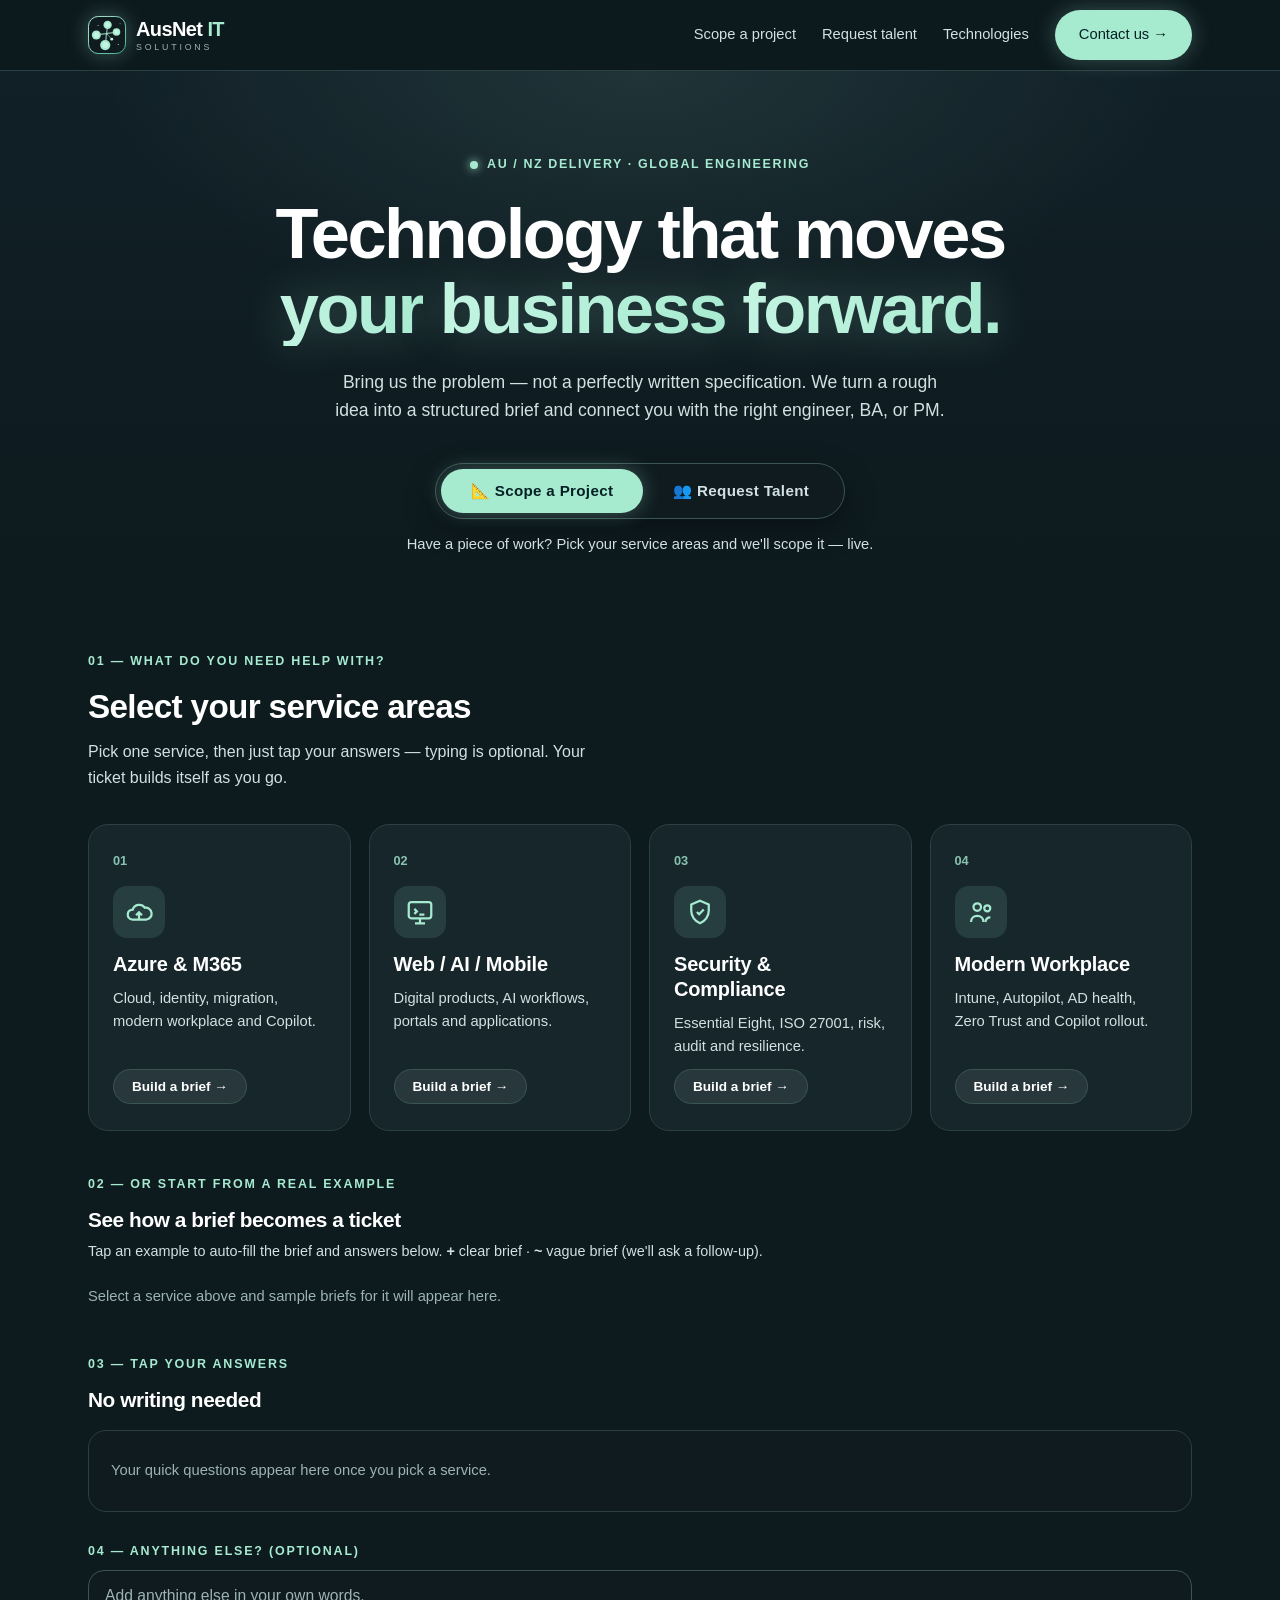
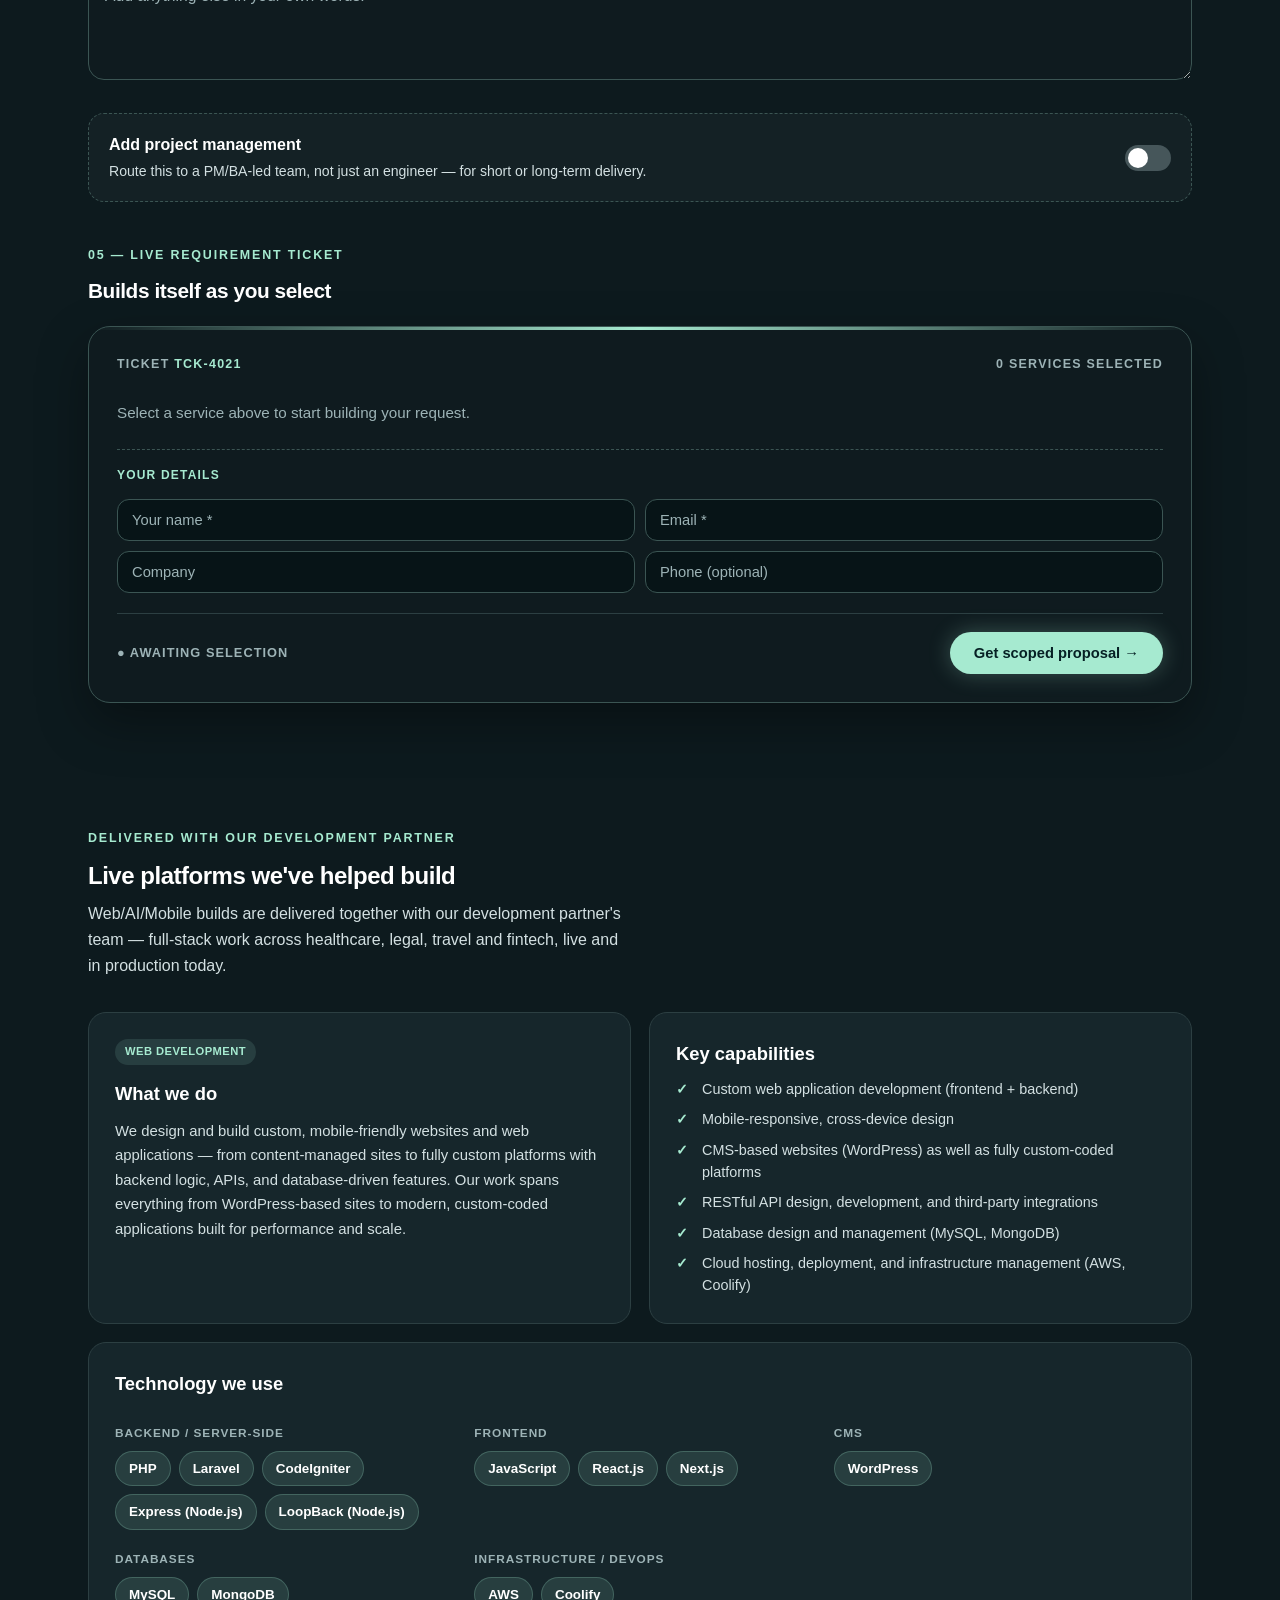
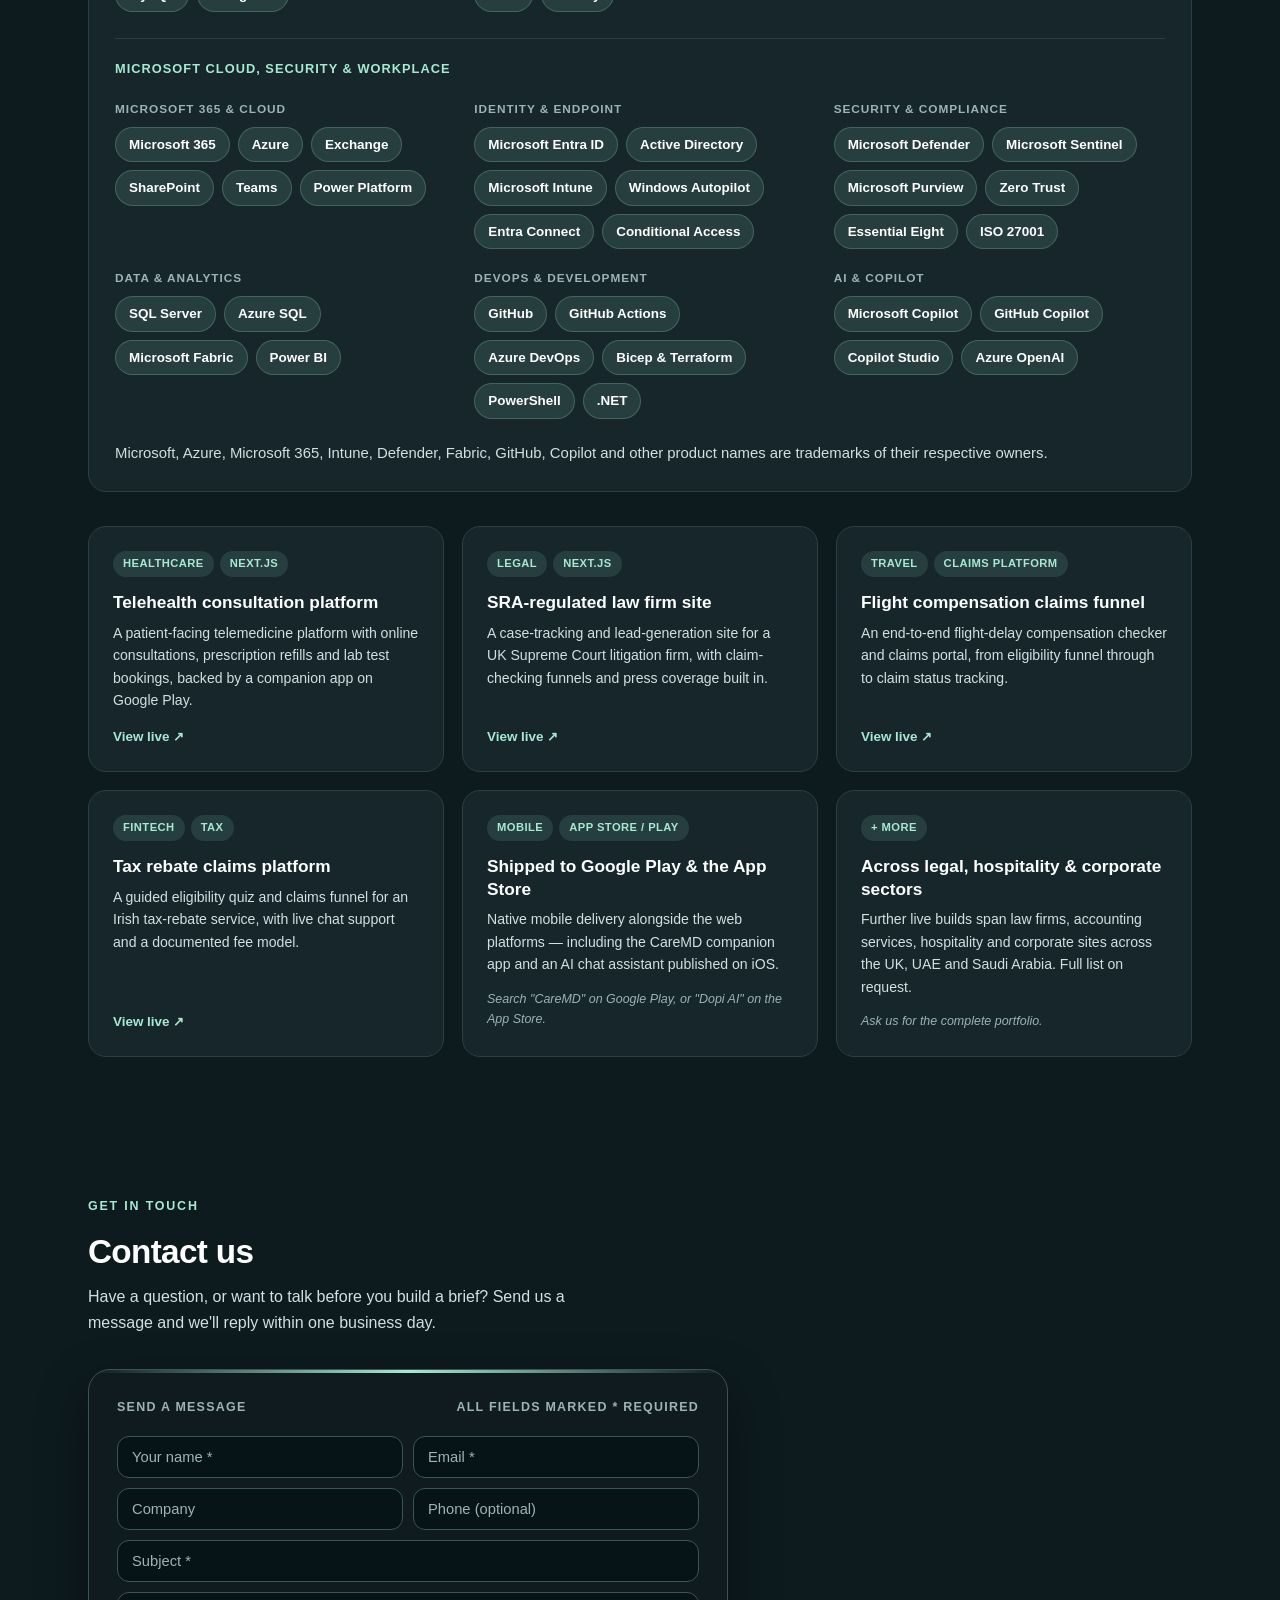
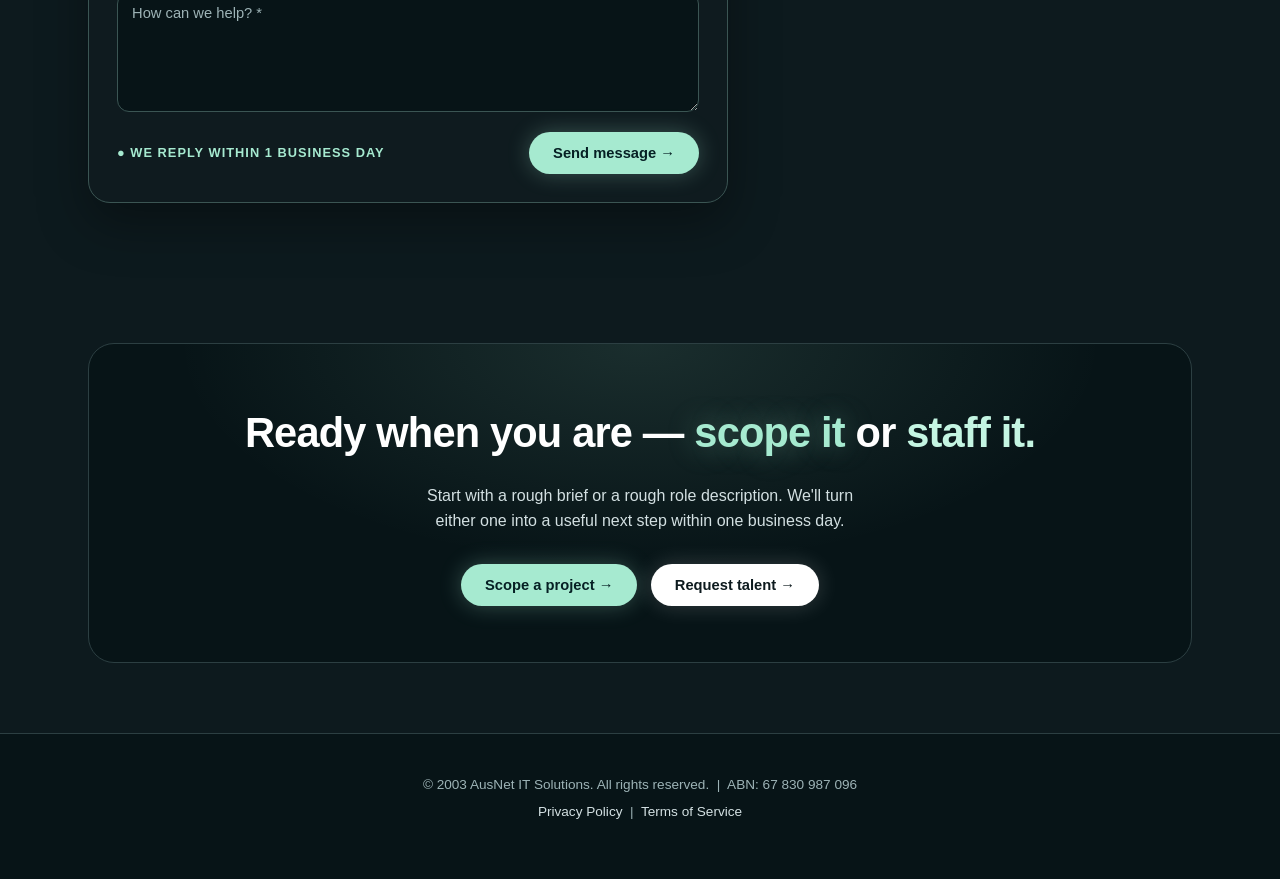
==== commit e6ecd0e2: "Update index.html" ====
--- a/index.html
+++ b/index.html
@@ -233,6 +233,38 @@
   .qbox .qrow label{font-size:.95rem;font-weight:700;color:#fff}
   .qbox .hint{font-weight:400;font-size:.78rem;color:var(--text-mute);margin-left:8px}
   .ex-empty{color:var(--text-mute);font-size:.92rem;padding:6px 0}
+  /* ---------- Our work ---------- */
+  .work-grid{display:grid;grid-template-columns:repeat(3,1fr);gap:18px;margin-top:34px}
+  @media(max-width:900px){.work-grid{grid-template-columns:repeat(2,1fr)}}
+  @media(max-width:600px){.work-grid{grid-template-columns:1fr}}
+  .work-card{background:var(--card-2);border:1px solid var(--border);border-radius:18px;padding:24px;transition:all .18s ease}
+  .work-card:hover{border-color:var(--mint);transform:translateY(-4px);box-shadow:0 16px 36px rgba(0,0,0,.35)}
+  .wc-tags{display:flex;flex-wrap:wrap;gap:6px;margin-bottom:14px}
+  .wc-tags span{font-size:.7rem;font-weight:800;letter-spacing:.04em;text-transform:uppercase;color:var(--mint);background:var(--mint-dim);padding:4px 10px;border-radius:999px}
+  .work-card h3{font-family:var(--display);font-size:1.08rem;color:#fff;margin-bottom:8px;line-height:1.3}
+  .work-card p{font-size:.88rem;color:var(--text-soft);line-height:1.6}
+  .wc-link{display:inline-flex;align-items:center;gap:4px;margin-top:14px;font-size:.84rem;font-weight:700;color:var(--mint);text-decoration:none}
+  .wc-link:hover{text-decoration:underline}
+  .wc-note{display:block;margin-top:14px;font-size:.78rem;color:var(--text-mute);font-style:italic}
+  .partner-head{margin-top:0}
+  .cap-brief{display:grid;grid-template-columns:1fr 1fr;gap:18px;margin:30px 0 22px}
+  @media(max-width:860px){.cap-brief{grid-template-columns:1fr}}
+  .cap-wide{grid-column:1/-1;scroll-margin-top:90px}
+  .tg-grid{display:grid;grid-template-columns:repeat(auto-fit,minmax(250px,1fr));gap:4px 28px}
+  .tg-sep{margin:26px 0 4px;padding-top:20px;border-top:1px solid var(--border);font-size:.8rem;font-weight:800;letter-spacing:.08em;text-transform:uppercase;color:var(--mint)}
+  .cap-card{background:var(--card-2);border:1px solid var(--border);border-radius:18px;padding:26px}
+  .cap-card h3{font-family:var(--display);font-size:1.15rem;color:#fff;margin-bottom:10px}
+  .cap-card p{font-size:.93rem;color:var(--text-soft);line-height:1.65}
+  .cap-list{list-style:none;display:flex;flex-direction:column;gap:9px}
+  .cap-list li{position:relative;padding-left:26px;font-size:.9rem;color:var(--text-soft);line-height:1.5}
+  .cap-list li::before{content:'✓';position:absolute;left:0;top:0;color:var(--mint);font-weight:800}
+  .tg{margin-top:16px}
+  .tg b{display:block;font-size:.74rem;text-transform:uppercase;letter-spacing:.08em;color:var(--text-mute);margin-bottom:8px}
+  .tg-chips{display:flex;flex-wrap:wrap;gap:8px}
+  .tg-chips span{font-size:.84rem;font-weight:600;color:#fff;background:var(--mint-dim);border:1px solid rgba(166,234,208,.22);padding:6px 13px;border-radius:999px}
+  a.work-card.wc-ext{text-decoration:none;display:flex;flex-direction:column;cursor:pointer}
+  .wc-ext .wc-link{margin-top:auto;padding-top:14px}
+
   /* ---------- Contact fields + messages ---------- */
   .fgrid{display:grid;grid-template-columns:1fr 1fr;gap:10px}
   @media(max-width:560px){.fgrid{grid-template-columns:1fr}}
@@ -246,19 +278,7 @@
   .msg.warn{display:block;background:rgba(255,217,138,.13);color:var(--amber)}
   .msg.err{display:block;background:rgba(255,138,150,.13);color:#ffb3bb}
 
-  /* ---------- Technologies (animated) ---------- */
-  .tech{padding:64px 0 6px}
-  .sec-title em{font-style:normal;color:var(--mint);text-shadow:0 0 28px rgba(166,234,208,.35)}
-  .marq{overflow:hidden;margin-top:22px;-webkit-mask-image:linear-gradient(90deg,transparent,#000 8%,#000 92%,transparent);mask-image:linear-gradient(90deg,transparent,#000 8%,#000 92%,transparent)}
-  .marq-track{display:flex;gap:12px;width:max-content;animation:marq 40s linear infinite}
-  .marq.rev .marq-track{animation-direction:reverse;animation-duration:50s}
-  .marq:hover .marq-track{animation-play-state:paused}
-  @keyframes marq{to{transform:translateX(-50%)}}
-  .mq{display:inline-flex;align-items:center;gap:10px;white-space:nowrap;padding:8px 20px 8px 9px;border-radius:999px;border:1px solid var(--border-hi);background:var(--card-2);font-weight:700;font-size:.95rem;color:#fff}
-  .mq i{font-style:normal;color:var(--mint);font-size:.8rem}
-  .mi{display:grid;place-items:center;min-width:30px;height:30px;padding:0 6px;border-radius:9px;font-family:var(--display);font-weight:700;font-size:.72rem;color:var(--on-mint);background:linear-gradient(135deg,#d6f9ec,#7fdcbc)}
-  .tech-note{margin-top:26px;font-size:.78rem;color:var(--text-mute)}
-  @media(prefers-reduced-motion:reduce){.marq-track{animation:none}}
+  .tech-note{margin-top:22px;font-size:.78rem;color:var(--text-mute)}
 
   /* ---------- CTA band ---------- */
   .band{background:radial-gradient(60% 100% at 50% 0%,rgba(166,234,208,.12),transparent 70%),var(--bg-deep);border:1px solid var(--border);color:#fff;border-radius:26px;padding:56px 32px;text-align:center;margin:70px 0}
@@ -276,7 +296,7 @@
 </head>
 <body>
 
-<header>
+<header id="top">
   <div class="wrap nav">
     <div class="logo"><svg class="logo-svg" viewBox="0 0 64 64" aria-hidden="true"><defs><linearGradient id="lgm" x1="0" y1="0" x2="1" y2="1"><stop offset="0" stop-color="#c4f5e2"/><stop offset="1" stop-color="#3fbf9e"/></linearGradient></defs><style>.lc{transform-box:fill-box;transform-origin:center}.lfloat{transform-origin:32px 32px;animation:lgFloat 6s ease-in-out infinite}.lhalo{animation:lgBreathe 3s ease-in-out infinite}.lcore{animation:lgBeat 3s ease-in-out infinite}.lflow{stroke-dasharray:7 93;animation:lgFlow 3s linear infinite}.ltw{animation:lgTw 3s ease-in-out infinite}.ld1{animation-delay:-.75s}.ld2{animation-delay:-1.5s}.ld3{animation-delay:-2.25s}@keyframes lgFloat{0%,100%{transform:rotate(-2.5deg)}50%{transform:rotate(2.5deg)}}@keyframes lgBreathe{0%,100%{transform:scale(.8);opacity:.08}50%{transform:scale(1.3);opacity:.3}}@keyframes lgBeat{0%,100%{transform:scale(1)}50%{transform:scale(1.14)}}@keyframes lgFlow{to{stroke-dashoffset:-100}}@keyframes lgTw{0%,100%{opacity:.15}50%{opacity:.9}}@media(prefers-reduced-motion:reduce){.lfloat,.lhalo,.lcore,.lflow,.ltw{animation:none}.lhalo{opacity:.14}.lflow{display:none}}</style><rect x="0.8" y="0.8" width="62.4" height="62.4" rx="16.5" fill="#0f1b1f" stroke="url(#lgm)" stroke-width="1.6"/><g fill="#a6ead0"><circle class="ltw" cx="51" cy="48" r="1"/><circle class="ltw ld2" cx="17" cy="16" r=".9"/><circle class="ltw ld1" cx="54" cy="13" r=".8"/></g><g class="lfloat"><g stroke="#a6ead0" stroke-width="2.2" stroke-linecap="round" fill="none"><path d="M33 15 L29 49 M14 32 L48 27" opacity=".7"/><path d="M40 39 L31.6 29.8" stroke-width="1.6" opacity=".5"/></g><g stroke="#effff8" stroke-width="2.4" stroke-linecap="round" fill="none"><path class="lflow" pathLength="100" d="M33 15 L29 49"/><path class="lflow ld2" pathLength="100" d="M14 32 L48 27"/><path class="lflow ld1" pathLength="100" stroke-width="1.8" d="M31.6 29.8 L40 39"/></g><g fill="#a6ead0"><circle class="lc lhalo" cx="33" cy="15" r="7"/><circle class="lc lhalo ld1" cx="29" cy="49" r="8.6"/><circle class="lc lhalo ld2" cx="14" cy="32" r="7.6"/><circle class="lc lhalo ld3" cx="48" cy="27" r="6.4"/></g><g fill="#c4f5e2"><circle class="lc lcore" cx="33" cy="15" r="3.9"/><circle class="lc lcore ld1" cx="29" cy="49" r="5.1"/><circle class="lc lcore ld2" cx="14" cy="32" r="4.5"/><circle class="lc lcore ld3" cx="48" cy="27" r="3.7"/><circle class="lc lcore ld1" cx="40" cy="39" r="2.4"/></g></g></svg><span class="logo-text"><span class="lg-name">AusNet <span class="lg-it">IT</span></span><small>SOLUTIONS</small></span></div>
     <nav class="nav-links">
@@ -469,19 +489,98 @@
   </div>
 </section>
 
-<!-- TECHNOLOGIES -->
-<section class="tech" id="tech">
-  <div class="wrap">
-    <div class="sec-label">Our tech stack</div>
-    <div class="sec-title">Technologies we're <em>expert</em></div>
-    <p class="sec-sub">Deep, hands-on delivery across the Microsoft cloud and the tools around it — from identity and devices to data, DevOps and AI.</p>
-  </div>
-  <div class="marq" aria-hidden="true"><div class="marq-track" id="mq1"></div></div>
-  <div class="marq rev" aria-hidden="true"><div class="marq-track" id="mq2"></div></div>
-  <div class="wrap">
-    <p class="tech-note">Microsoft, Azure, Microsoft 365, Intune, Defender, Fabric, GitHub, Copilot and other product names are trademarks of their respective owners.</p>
-  </div>
-</section>
+<!-- PARTNER WORK -->
+<section style="padding:70px 0"><div class="wrap">
+    <div class="partner-head">
+      <div class="sec-label">Delivered with our development partner</div>
+      <div class="sec-title" style="font-size:1.5rem">Live platforms we've helped build</div>
+      <p class="sec-sub">Web/AI/Mobile builds are delivered together with our development partner's team — full-stack work across healthcare, legal, travel and fintech, live and in production today.</p>
+    </div>
+
+    <div class="cap-brief">
+      <div class="cap-card">
+        <div class="wc-tags"><span>Web Development</span></div>
+        <h3>What we do</h3>
+        <p>We design and build custom, mobile-friendly websites and web applications — from content-managed sites to fully custom platforms with backend logic, APIs, and database-driven features. Our work spans everything from WordPress-based sites to modern, custom-coded applications built for performance and scale.</p>
+      </div>
+      <div class="cap-card">
+        <h3>Key capabilities</h3>
+        <ul class="cap-list">
+          <li>Custom web application development (frontend + backend)</li>
+          <li>Mobile-responsive, cross-device design</li>
+          <li>CMS-based websites (WordPress) as well as fully custom-coded platforms</li>
+          <li>RESTful API design, development, and third-party integrations</li>
+          <li>Database design and management (MySQL, MongoDB)</li>
+          <li>Cloud hosting, deployment, and infrastructure management (AWS, Coolify)</li>
+        </ul>
+      </div>
+      <div class="cap-card cap-wide" id="tech">
+        <h3>Technology we use</h3>
+        <div class="tg-grid">
+          <div class="tg"><b>Backend / Server-side</b><div class="tg-chips"><span>PHP</span><span>Laravel</span><span>CodeIgniter</span><span>Express (Node.js)</span><span>LoopBack (Node.js)</span></div></div>
+          <div class="tg"><b>Frontend</b><div class="tg-chips"><span>JavaScript</span><span>React.js</span><span>Next.js</span></div></div>
+          <div class="tg"><b>CMS</b><div class="tg-chips"><span>WordPress</span></div></div>
+          <div class="tg"><b>Databases</b><div class="tg-chips"><span>MySQL</span><span>MongoDB</span></div></div>
+          <div class="tg"><b>Infrastructure / DevOps</b><div class="tg-chips"><span>AWS</span><span>Coolify</span></div></div>
+        </div>
+        <div class="tg-sep">Microsoft cloud, security &amp; workplace</div>
+        <div class="tg-grid">
+          <div class="tg"><b>Microsoft 365 &amp; Cloud</b><div class="tg-chips"><span>Microsoft 365</span><span>Azure</span><span>Exchange</span><span>SharePoint</span><span>Teams</span><span>Power Platform</span></div></div>
+          <div class="tg"><b>Identity &amp; Endpoint</b><div class="tg-chips"><span>Microsoft Entra ID</span><span>Active Directory</span><span>Microsoft Intune</span><span>Windows Autopilot</span><span>Entra Connect</span><span>Conditional Access</span></div></div>
+          <div class="tg"><b>Security &amp; Compliance</b><div class="tg-chips"><span>Microsoft Defender</span><span>Microsoft Sentinel</span><span>Microsoft Purview</span><span>Zero Trust</span><span>Essential Eight</span><span>ISO 27001</span></div></div>
+          <div class="tg"><b>Data &amp; Analytics</b><div class="tg-chips"><span>SQL Server</span><span>Azure SQL</span><span>Microsoft Fabric</span><span>Power BI</span></div></div>
+          <div class="tg"><b>DevOps &amp; Development</b><div class="tg-chips"><span>GitHub</span><span>GitHub Actions</span><span>Azure DevOps</span><span>Bicep &amp; Terraform</span><span>PowerShell</span><span>.NET</span></div></div>
+          <div class="tg"><b>AI &amp; Copilot</b><div class="tg-chips"><span>Microsoft Copilot</span><span>GitHub Copilot</span><span>Copilot Studio</span><span>Azure OpenAI</span></div></div>
+        </div>
+        <p class="tech-note">Microsoft, Azure, Microsoft 365, Intune, Defender, Fabric, GitHub, Copilot and other product names are trademarks of their respective owners.</p>
+      </div>
+    </div>
+    <div class="work-grid">
+
+      <a class="work-card wc-ext" href="https://www.thecaremd.com/" target="_blank" rel="noopener">
+        <div class="wc-tags"><span>Healthcare</span><span>Next.js</span></div>
+        <h3>Telehealth consultation platform</h3>
+        <p>A patient-facing telemedicine platform with online consultations, prescription refills and lab test bookings, backed by a companion app on Google Play.</p>
+        <span class="wc-link">View live ↗</span>
+      </a>
+
+      <a class="work-card wc-ext" href="https://www.hd-law.co.uk/" target="_blank" rel="noopener">
+        <div class="wc-tags"><span>Legal</span><span>Next.js</span></div>
+        <h3>SRA-regulated law firm site</h3>
+        <p>A case-tracking and lead-generation site for a UK Supreme Court litigation firm, with claim-checking funnels and press coverage built in.</p>
+        <span class="wc-link">View live ↗</span>
+      </a>
+
+      <a class="work-card wc-ext" href="https://www.jetdelayed.com/" target="_blank" rel="noopener">
+        <div class="wc-tags"><span>Travel</span><span>Claims Platform</span></div>
+        <h3>Flight compensation claims funnel</h3>
+        <p>An end-to-end flight-delay compensation checker and claims portal, from eligibility funnel through to claim status tracking.</p>
+        <span class="wc-link">View live ↗</span>
+      </a>
+
+      <a class="work-card wc-ext" href="https://peakaccountingsolutions.com/" target="_blank" rel="noopener">
+        <div class="wc-tags"><span>Fintech</span><span>Tax</span></div>
+        <h3>Tax rebate claims platform</h3>
+        <p>A guided eligibility quiz and claims funnel for an Irish tax-rebate service, with live chat support and a documented fee model.</p>
+        <span class="wc-link">View live ↗</span>
+      </a>
+
+      <div class="work-card">
+        <div class="wc-tags"><span>Mobile</span><span>App Store / Play</span></div>
+        <h3>Shipped to Google Play &amp; the App Store</h3>
+        <p>Native mobile delivery alongside the web platforms — including the CareMD companion app and an AI chat assistant published on iOS.</p>
+        <span class="wc-note">Search "CareMD" on Google Play, or "Dopi AI" on the App Store.</span>
+      </div>
+
+      <div class="work-card">
+        <div class="wc-tags"><span>+ More</span></div>
+        <h3>Across legal, hospitality &amp; corporate sectors</h3>
+        <p>Further live builds span law firms, accounting services, hospitality and corporate sites across the UK, UAE and Saudi Arabia. Full list on request.</p>
+        <span class="wc-note">Ask us for the complete portfolio.</span>
+      </div>
+
+    </div>
+</div></section>
 
 <!-- CONTACT -->
 <section id="contact" style="padding:70px 0">
@@ -703,23 +802,6 @@
   tlStatus.textContent = '● Ready to route'; tlStatus.classList.add('ok');
 }
 renderTalent();
-
-/* ================= TECHNOLOGIES ================= */
-const TECH = {
- 'Microsoft 365 & Cloud':[['Microsoft 365','M365'],['Azure','Az'],['Exchange','Ex'],['SharePoint','SP'],['Teams','Te'],['Power Platform','PP']],
- 'Identity & Endpoint':[['Microsoft Entra ID','En'],['Active Directory','AD'],['Microsoft Intune','In'],['Windows Autopilot','AP'],['Entra Connect','EC'],['Conditional Access','CA']],
- 'Security & Compliance':[['Microsoft Defender','Df'],['Microsoft Sentinel','Se'],['Microsoft Purview','Pv'],['Zero Trust','ZT'],['Essential Eight','E8'],['ISO 27001','ISO']],
- 'Data & Analytics':[['SQL Server','SQL'],['Azure SQL','aSQL'],['Microsoft Fabric','Fb'],['Power BI','BI']],
- 'DevOps & Development':[['GitHub','GH'],['GitHub Actions','GA'],['Azure DevOps','DO'],['Bicep & Terraform','IaC'],['PowerShell','PS'],['.NET','.N'],['React','Re']],
- 'AI & Copilot':[['Microsoft Copilot','Co'],['GitHub Copilot','GC'],['Copilot Studio','CS'],['Azure OpenAI','AI']]
-};
-const flat = Object.values(TECH).flat();
-function fillMarquee(id, items){
-  const html = items.map(([n, k]) => '<span class="mq"><span class="mi">' + esc(k) + '</span>' + esc(n) + '</span>').join('');
-  document.getElementById(id).innerHTML = html + html;
-}
-fillMarquee('mq1', flat.filter((_, i) => i % 2 === 0));
-fillMarquee('mq2', flat.filter((_, i) => i % 2 === 1));
 
 /* ================= SUBMIT → aseladecosta@gmail.com ================= */
 const TO = 'aseladecosta@gmail.com';
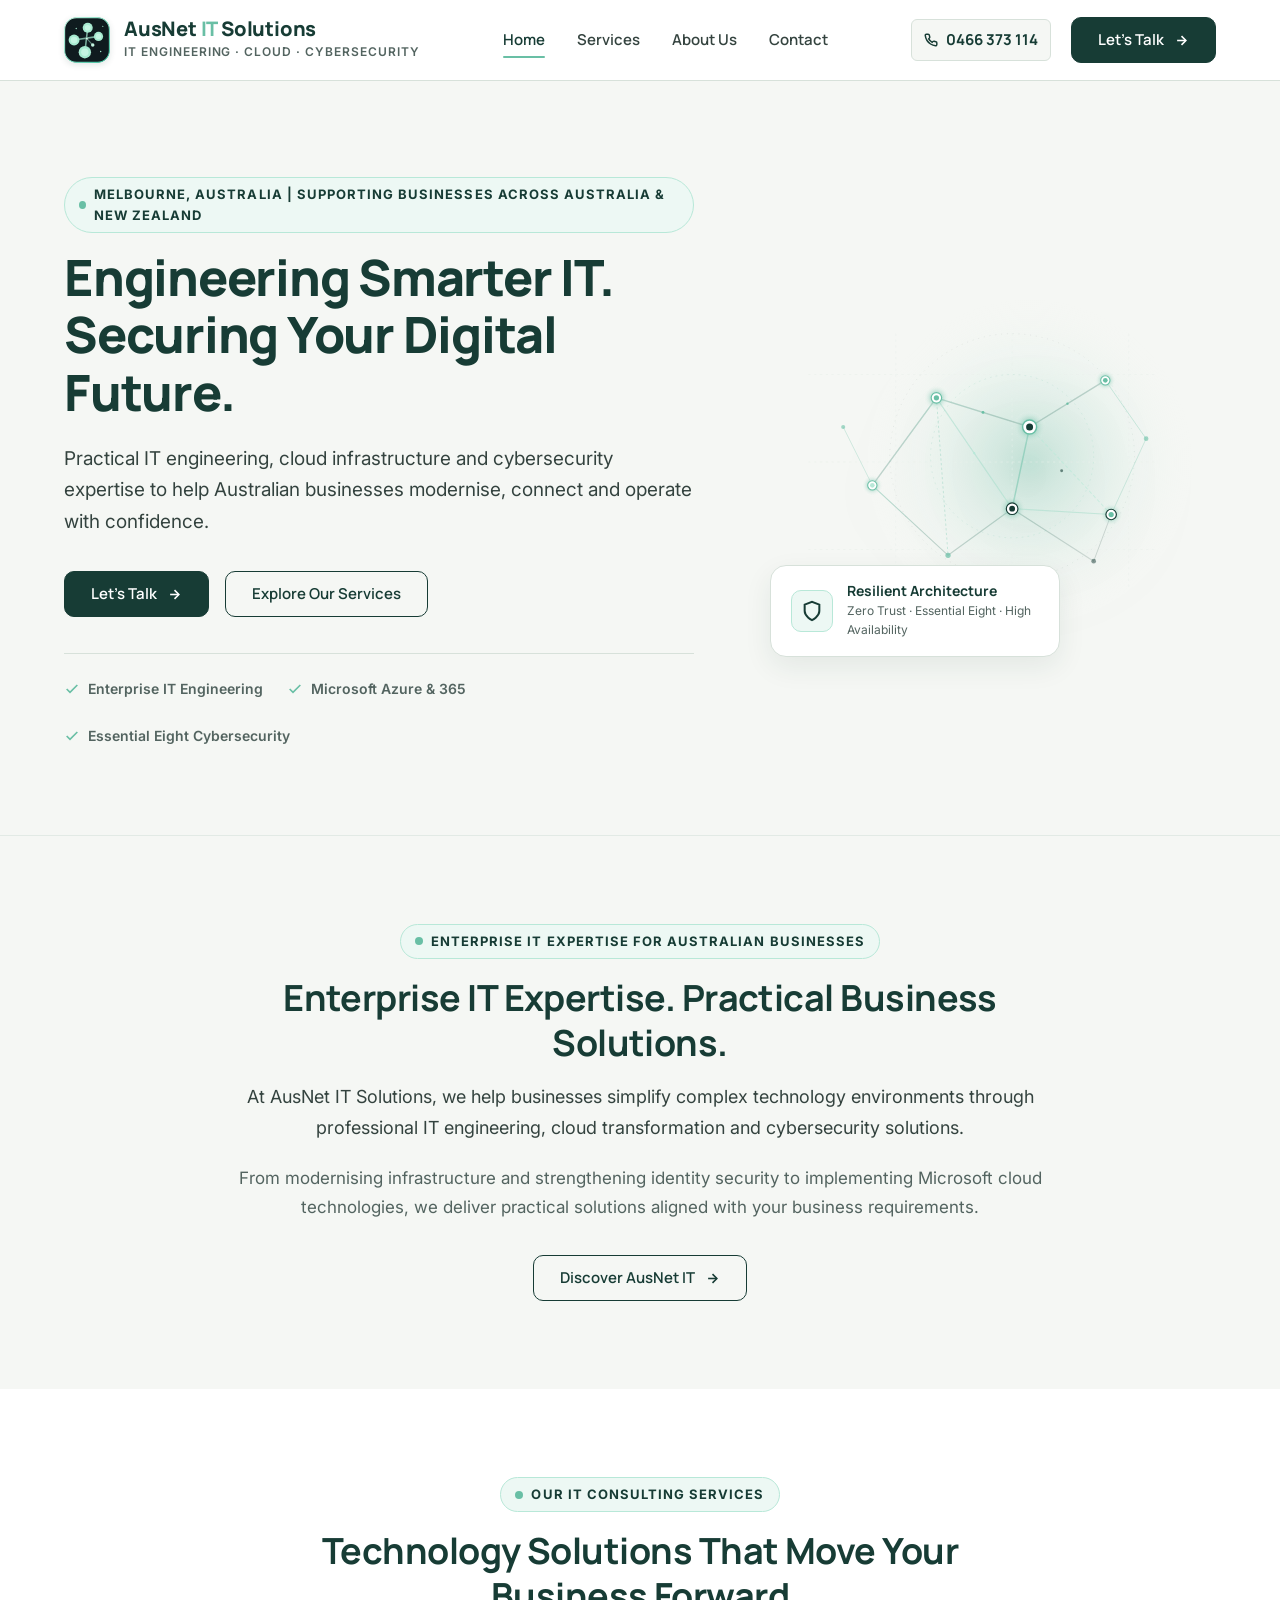
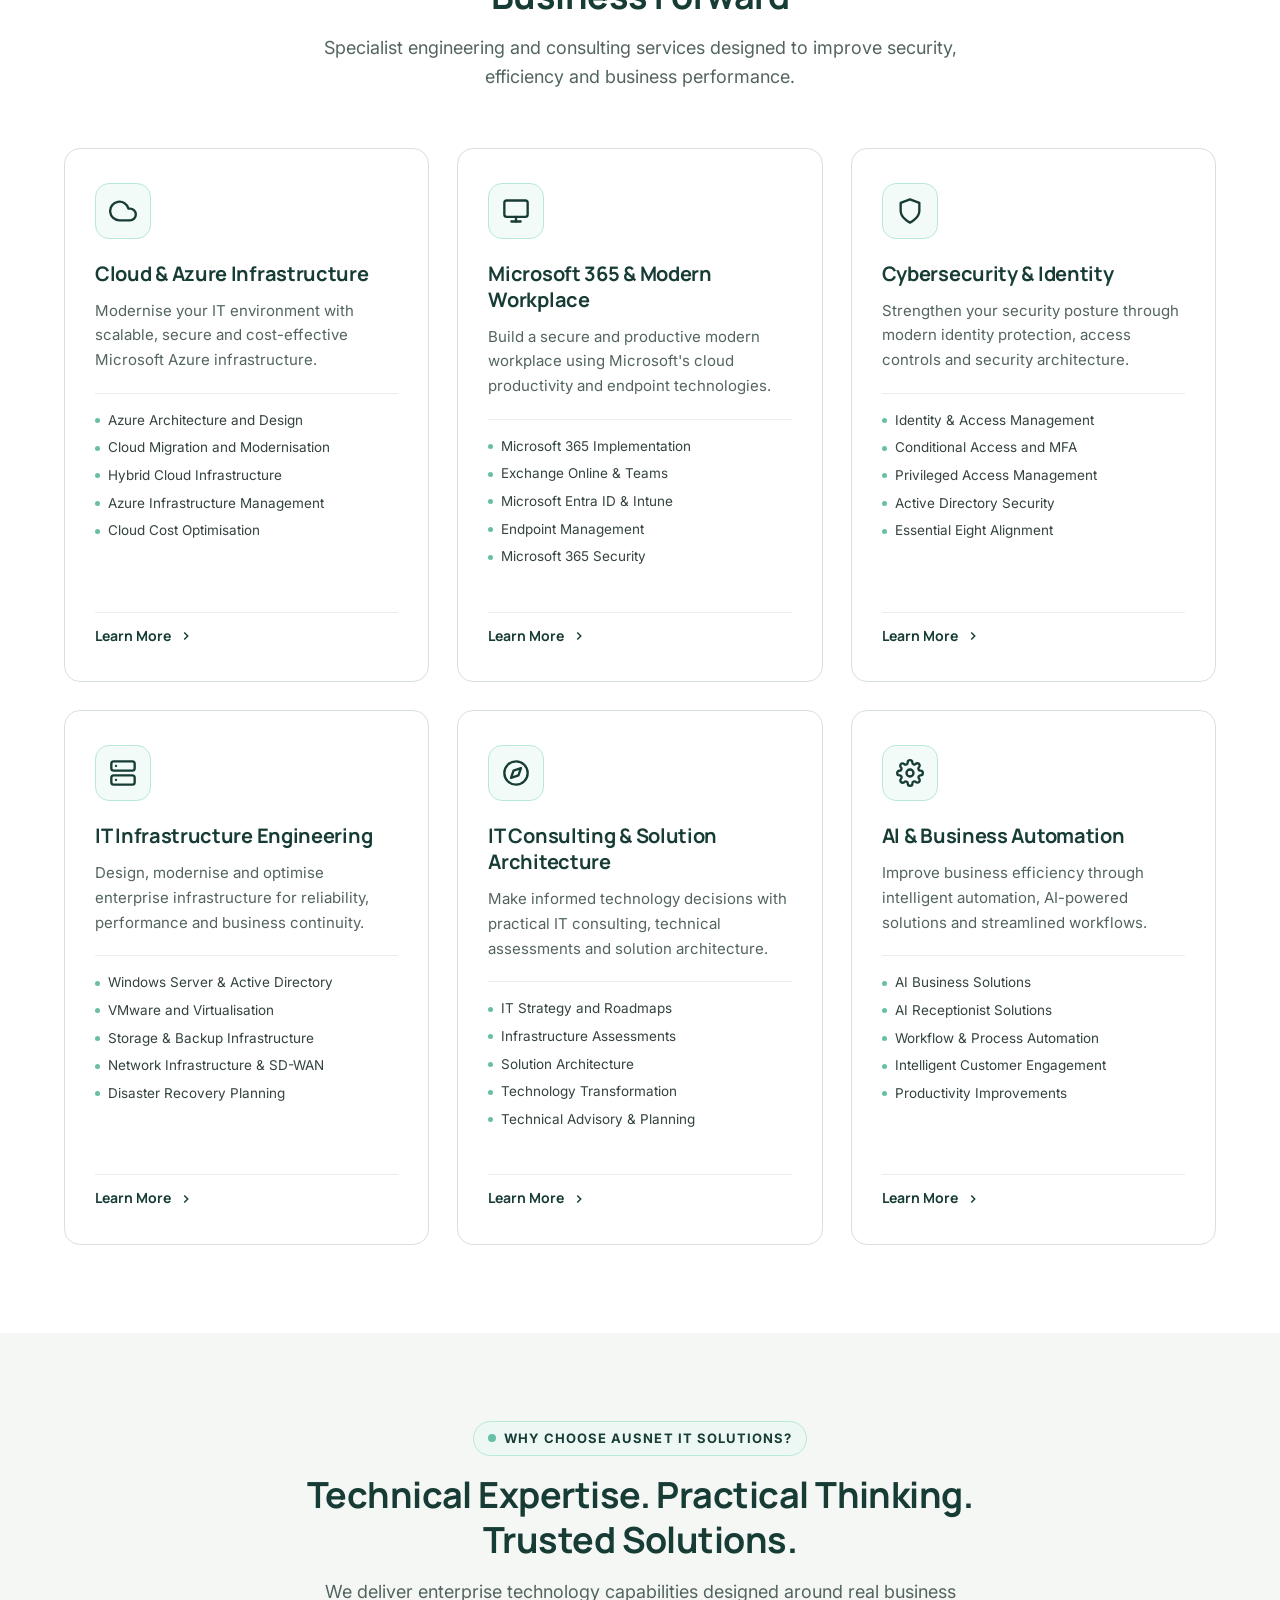
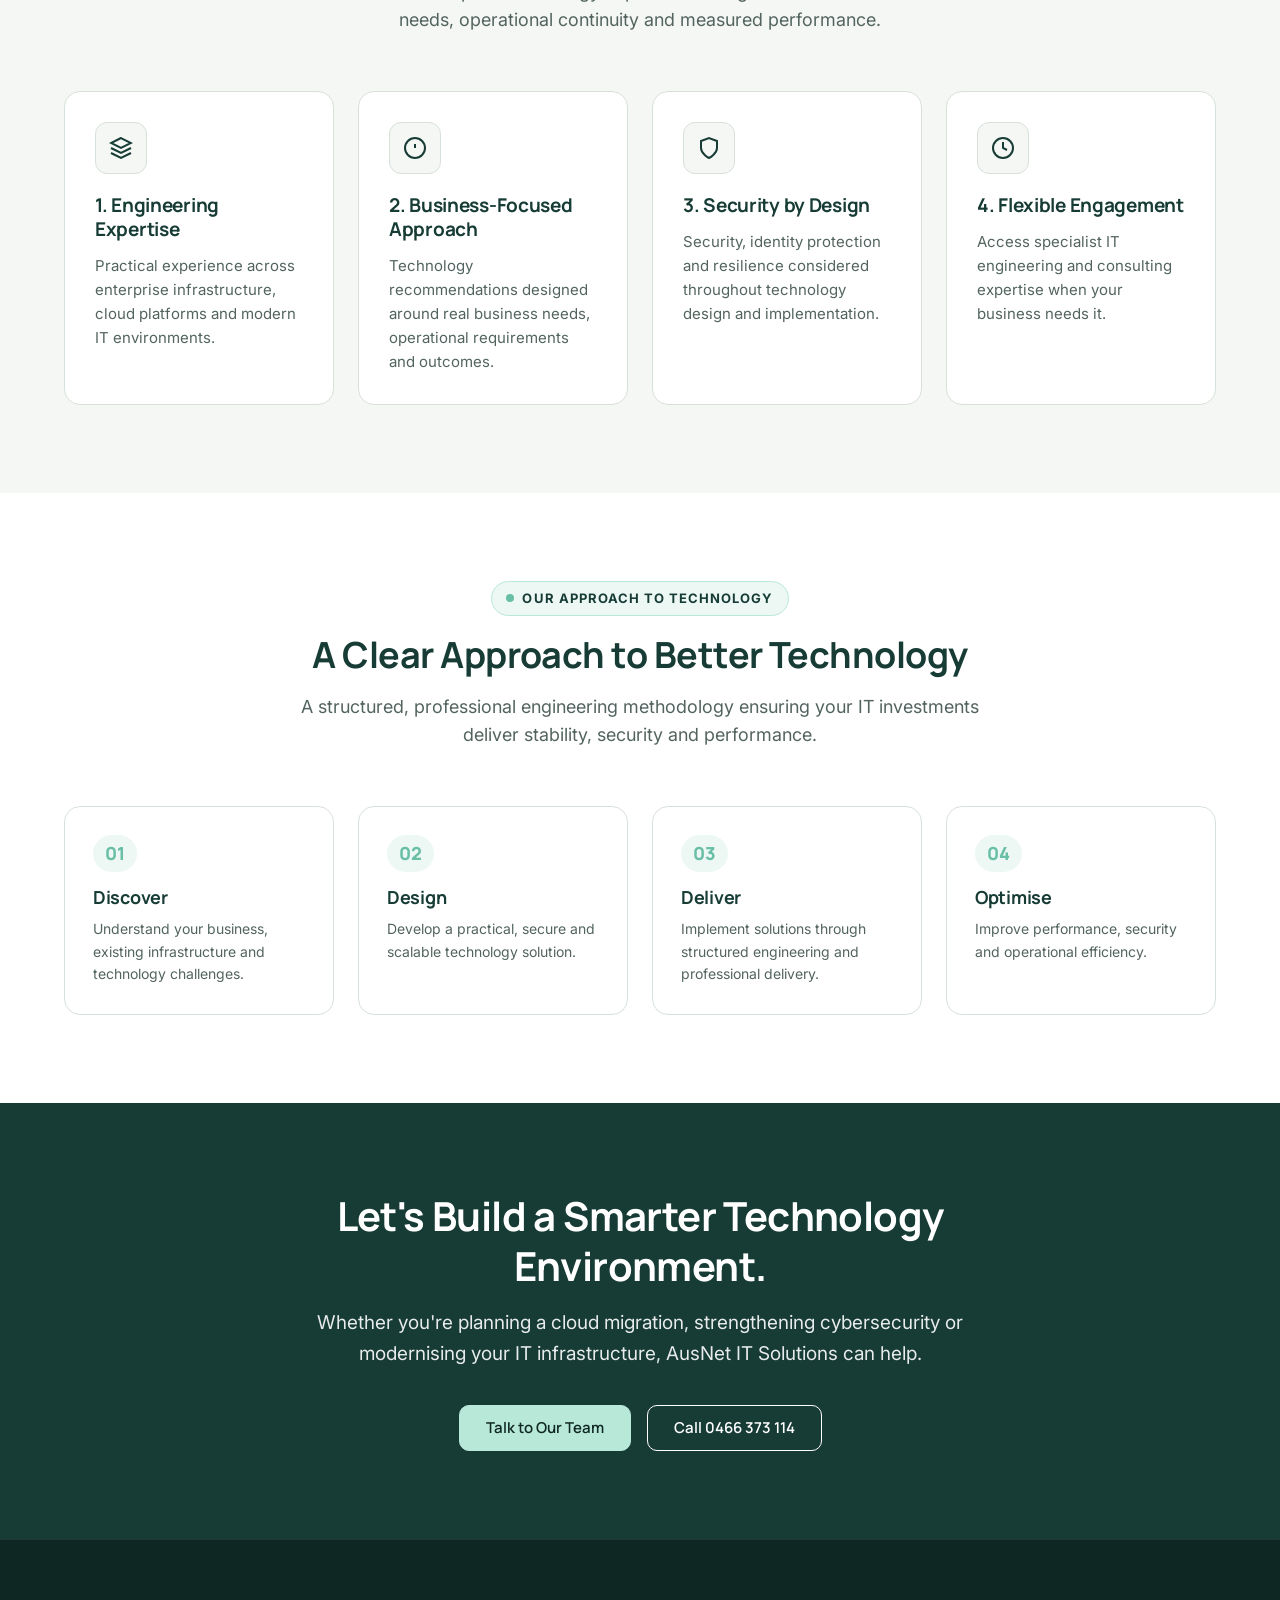
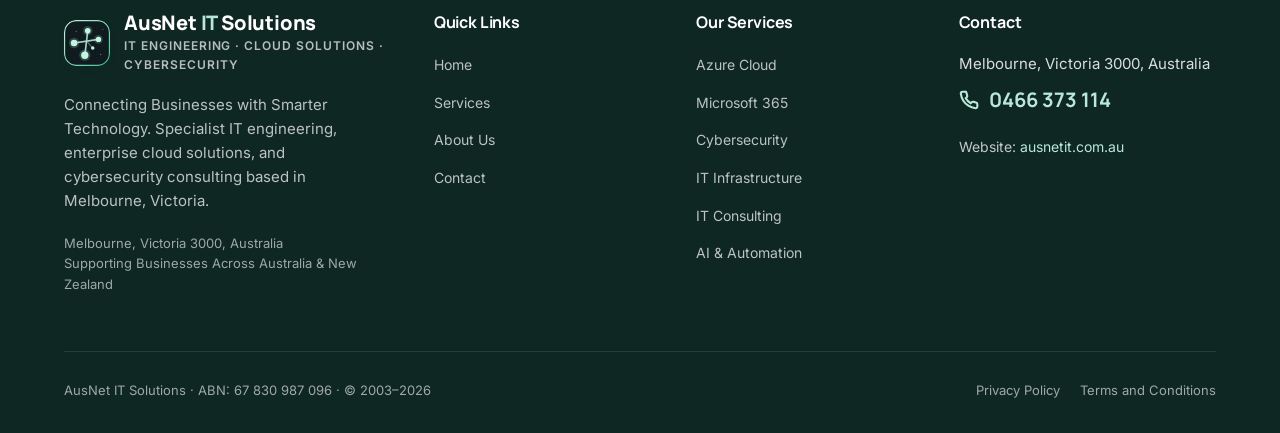
==== commit d2ef2576: "Initial upload" ====
--- a/index.html
+++ b/index.html
@@ -1,934 +1,698 @@
-<!DOCTYPE html>
-<html lang="en">
-<head>
-<meta charset="UTF-8">
-<meta name="viewport" content="width=device-width, initial-scale=1.0">
-<title>AusNet IT Solutions — Azure, Microsoft 365, Security &amp; Engineering Talent (AU/NZ)</title>
-<meta name="description" content="AusNet IT Solutions turns a rough brief into a scoped plan across Azure & M365, Security & Compliance, Modern Workplace and Web/AI/Mobile — or connects you with vetted engineering talent. AU/NZ delivery, global engineering.">
-<meta name="keywords" content="Microsoft 365 consultant Australia, Azure consultant, Intune Autopilot, Essential Eight assessment, ISO 27001 gap analysis, Microsoft Defender, Active Directory, Microsoft Fabric, GitHub, Copilot, IT talent AU NZ, Modern Workplace">
-<meta name="author" content="AusNet IT Solutions">
-<meta name="robots" content="index, follow">
-<link rel="canonical" href="https://ausnetit.com.au/">
-<meta name="theme-color" content="#0d1a1e">
-
-<!-- Open Graph -->
-<meta property="og:type" content="website">
-<meta property="og:site_name" content="AusNet IT Solutions">
-<meta property="og:title" content="AusNet IT Solutions — Scope a Project or Request Talent">
-<meta property="og:description" content="Turn a rough idea into a structured technical brief across Azure & M365, Security & Compliance, Modern Workplace and Web/AI/Mobile — or request vetted engineering talent. AU/NZ delivery, global engineering.">
-<meta property="og:url" content="https://ausnetit.com.au/">
-<meta property="og:image" content="https://ausnetit.com.au/og-image.png">
-<meta property="og:locale" content="en_AU">
-
-<!-- Twitter -->
-<meta name="twitter:card" content="summary_large_image">
-<meta name="twitter:title" content="AusNet IT Solutions — Scope a Project or Request Talent">
-<meta name="twitter:description" content="Turn a rough idea into a structured technical brief, or request vetted engineering talent. AU/NZ delivery, global engineering.">
-<meta name="twitter:image" content="https://ausnetit.com.au/og-image.png">
-
-<script type="application/ld+json">
-{
-  "@context": "https://schema.org",
-  "@type": "ProfessionalService",
-  "name": "AusNet IT Solutions",
-  "description": "Technology consulting and engineering talent across Azure & Microsoft 365, Security & Compliance, Modern Workplace, and Web/AI/Mobile, with AU/NZ delivery and global engineering.",
-  "url": "https://ausnetit.com.au/",
-  "telephone": "",
-  "areaServed": ["AU", "NZ"],
-  "address": { "@type": "PostalAddress", "addressCountry": "AU" },
-  "sameAs": []
-}
-</script>
-<link rel="icon" type="image/svg+xml" href="data:image/svg+xml,%3Csvg%20xmlns%3D%22http%3A//www.w3.org/2000/svg%22%20viewBox%3D%220%200%2064%2064%22%20role%3D%22img%22%20aria-label%3D%22AusNet%20IT%22%3E%20%3Cdefs%3E%3ClinearGradient%20id%3D%22m%22%20x1%3D%220%22%20y1%3D%220%22%20x2%3D%221%22%20y2%3D%221%22%3E%3Cstop%20offset%3D%220%22%20stop-color%3D%22%23c4f5e2%22/%3E%3Cstop%20offset%3D%221%22%20stop-color%3D%22%233fbf9e%22/%3E%3C/linearGradient%3E%3C/defs%3E%20%3Crect%20x%3D%220.8%22%20y%3D%220.8%22%20width%3D%2262.4%22%20height%3D%2262.4%22%20rx%3D%2216.5%22%20fill%3D%22%230f1b1f%22%20stroke%3D%22url%28%23m%29%22%20stroke-width%3D%221.6%22/%3E%20%3Cg%20stroke%3D%22%23a6ead0%22%20stroke-width%3D%222.2%22%20stroke-linecap%3D%22round%22%20fill%3D%22none%22%3E%3Cpath%20d%3D%22M33%2015%20L29%2049%20M14%2032%20L48%2027%22%20opacity%3D%22.8%22/%3E%3Cpath%20d%3D%22M40%2039%20L31.6%2029.8%22%20stroke-width%3D%221.6%22%20opacity%3D%22.55%22/%3E%3C/g%3E%20%3Cg%20fill%3D%22%23a6ead0%22%20opacity%3D%22.14%22%3E%3Ccircle%20cx%3D%2233%22%20cy%3D%2215%22%20r%3D%227%22/%3E%3Ccircle%20cx%3D%2229%22%20cy%3D%2249%22%20r%3D%228.6%22/%3E%3Ccircle%20cx%3D%2214%22%20cy%3D%2232%22%20r%3D%227.6%22/%3E%3Ccircle%20cx%3D%2248%22%20cy%3D%2227%22%20r%3D%226.4%22/%3E%3C/g%3E%20%3Cg%20fill%3D%22%23c4f5e2%22%3E%3Ccircle%20cx%3D%2233%22%20cy%3D%2215%22%20r%3D%223.9%22/%3E%3Ccircle%20cx%3D%2229%22%20cy%3D%2249%22%20r%3D%225.1%22/%3E%3Ccircle%20cx%3D%2214%22%20cy%3D%2232%22%20r%3D%224.5%22/%3E%3Ccircle%20cx%3D%2248%22%20cy%3D%2227%22%20r%3D%223.7%22/%3E%3Ccircle%20cx%3D%2240%22%20cy%3D%2239%22%20r%3D%222.4%22/%3E%3C/g%3E%20%3Cg%20fill%3D%22%23a6ead0%22%20opacity%3D%22.5%22%3E%3Ccircle%20cx%3D%2251%22%20cy%3D%2248%22%20r%3D%221%22/%3E%3Ccircle%20cx%3D%2217%22%20cy%3D%2216%22%20r%3D%22.9%22/%3E%3C/g%3E%20%3C/svg%3E">
-<style>
-  :root{
-    --bg:#0d1a1e;          /* page */
-    --bg-hero:#112027;     /* hero / lifted */
-    --bg-deep:#071417;     /* deepest sections */
-    --card:#0f1b1f;        /* panels & tickets */
-    --card-2:#16262b;      /* inner cards */
-    --card-sel:#24373a;    /* selected card */
-    --border:#2c3f42;
-    --border-hi:#3b5553;
-    --mint:#a6ead0;        /* primary accent */
-    --mint-2:#c4f5e2;      /* lighter accent */
-    --mint-dim:rgba(166,234,208,.12);
-    --white:#ffffff;
-    --text:#f4fbfa;        /* bright body text */
-    --text-soft:#d3e0e2;   /* bright secondary text */
-    --text-mute:#9db3b6;   /* labels / placeholders */
-    --on-mint:#062024;
-    --amber:#ffd98a;
-    --radius:20px;
-    --sans:'DM Sans','Segoe UI',-apple-system,BlinkMacSystemFont,Roboto,Helvetica,Arial,sans-serif;
-    --display:'Space Grotesk','DM Sans','Segoe UI',-apple-system,BlinkMacSystemFont,Roboto,Helvetica,Arial,sans-serif;
-  }
-  *{box-sizing:border-box;margin:0;padding:0}
-  html{scroll-behavior:smooth;color-scheme:dark}
-  body{font-family:var(--sans);background:var(--bg);color:var(--text);line-height:1.6;-webkit-font-smoothing:antialiased}
-  .wrap{max-width:1160px;margin:0 auto;padding:0 28px}
-
-  /* ---------- Header ---------- */
-  header{position:sticky;top:0;z-index:60;background:rgba(13,26,30,.85);backdrop-filter:blur(12px);border-bottom:1px solid var(--border)}
-  .nav{display:flex;align-items:center;justify-content:space-between;height:70px}
-  .logo{display:flex;align-items:center;gap:10px;font-family:var(--display);font-weight:700;font-size:1.08rem;letter-spacing:-.02em;color:#fff}
-  .logo-svg{width:38px;height:38px;flex-shrink:0;filter:drop-shadow(0 0 10px rgba(166,234,208,.3))}
-  .logo-text{display:flex;flex-direction:column;line-height:1;font-size:1.25rem;font-weight:700;letter-spacing:-.03em}
-  .logo-text .lg-it{color:var(--mint)}
-  .logo-text small{font-family:var(--sans);font-size:.55rem;font-weight:500;letter-spacing:.32em;color:var(--text-mute);margin-top:4px}
-  .logo-mark{width:34px;height:34px;border-radius:10px;background:var(--mint);color:var(--on-mint);display:grid;place-items:center;font-weight:800;box-shadow:0 0 18px rgba(166,234,208,.35)}
-  .nav-links{display:flex;align-items:center;gap:26px}
-  .nav-links a{color:var(--text-soft);text-decoration:none;font-size:.92rem;font-weight:500}
-  .nav-links a:hover{color:#fff}
-  .btn{display:inline-flex;align-items:center;gap:8px;background:var(--mint);color:var(--on-mint);border:none;cursor:pointer;
-    padding:13px 24px;border-radius:999px;font-family:var(--sans);font-size:.92rem;font-weight:700;text-decoration:none;transition:all .18s ease;
-    box-shadow:0 0 22px rgba(166,234,208,.28)}
-  .btn:hover{background:var(--mint-2);transform:translateY(-1px);box-shadow:0 0 30px rgba(166,234,208,.45)}
-  .btn:disabled{opacity:.6;cursor:wait;transform:none}
-  .nav-links .btn{color:var(--on-mint)}
-  .btn.green{background:var(--mint)}
-  .btn.amber{background:#fff;color:#0d1a1e;box-shadow:0 0 22px rgba(255,255,255,.18)}
-  .btn.amber:hover{background:#eafaf4}
-  @media(max-width:760px){.nav-links a:not(.btn){display:none}}
-
-  /* ---------- Hero ---------- */
-  .hero{padding:80px 0 40px;text-align:center;background:radial-gradient(60% 70% at 50% 0%,rgba(166,234,208,.10),transparent 70%),linear-gradient(var(--bg-hero),var(--bg))}
-  .eyebrow{display:inline-flex;align-items:center;gap:9px;font-size:.78rem;font-weight:700;letter-spacing:1.6px;text-transform:uppercase;color:var(--mint);margin-bottom:22px}
-  .eyebrow .dot{width:8px;height:8px;border-radius:50%;background:var(--mint);box-shadow:0 0 10px var(--mint)}
-  .hero-h1{font-family:var(--display);font-size:clamp(2.5rem,5.6vw,4.4rem);line-height:1.06;letter-spacing:-.035em;font-weight:700;color:#fff}
-  .hw{display:inline-block;opacity:0;transform:translateY(.45em);
-    animation:hwIn .7s cubic-bezier(.2,.7,.2,1) forwards,hwBob 4.5s ease-in-out infinite;
-    animation-delay:calc(var(--i) * 90ms),calc(var(--i) * 90ms + .8s)}
-  .hero-h1 .g,.hero-h1 .b{background:linear-gradient(100deg,var(--mint-2),var(--mint),var(--mint-2));background-size:220% 100%;-webkit-background-clip:text;background-clip:text;color:transparent;
-    filter:drop-shadow(0 0 22px rgba(166,234,208,.3));
-    animation:hwIn .7s cubic-bezier(.2,.7,.2,1) forwards,hwBob 4.5s ease-in-out calc(var(--i) * 90ms + .8s) infinite,shine 5s ease-in-out 1.4s infinite;
-    animation-delay:calc(var(--i) * 90ms),calc(var(--i) * 90ms + .8s),1.4s}
-  @keyframes hwIn{to{opacity:1;transform:none}}
-  @keyframes hwBob{0%,100%{transform:translateY(0)}50%{transform:translateY(-.09em)}}
-  @keyframes shine{0%,100%{background-position:0% 50%}50%{background-position:100% 50%}}
-  @media(prefers-reduced-motion:reduce){.hw{animation:none;opacity:1;transform:none}.hero-h1 .g,.hero-h1 .b{animation:none;background-position:0 0}}
-  .hero .sub{max-width:620px;margin:22px auto 0;color:var(--text-soft);font-size:1.1rem}
-
-  /* ---------- Mode switch ---------- */
-  .mode-zone{margin-top:38px}
-  .mode-switch{display:inline-flex;background:var(--card);border:1px solid var(--border-hi);border-radius:999px;padding:5px;box-shadow:0 10px 30px rgba(0,0,0,.35)}
-  .mode-btn{border:none;background:transparent;color:var(--text-soft);padding:13px 30px;border-radius:999px;cursor:pointer;
-    font-family:var(--sans);font-size:.95rem;font-weight:700;letter-spacing:.02em;transition:all .18s ease}
-  .mode-btn:hover{color:#fff}
-  .mode-btn.active{background:var(--mint);color:var(--on-mint);box-shadow:0 0 20px rgba(166,234,208,.3)}
-  .mode-note{margin-top:14px;font-size:.92rem;color:var(--text-soft)}
-  @media(max-width:560px){.mode-btn{padding:12px 18px;font-size:.85rem}}
-
-  /* ---------- Panels ---------- */
-  .panel{display:none;padding:56px 0}
-  .panel.show{display:block;animation:fadeUp .35s ease}
-  @keyframes fadeUp{from{opacity:0;transform:translateY(12px)}to{opacity:1;transform:none}}
-  .sec-label{font-size:.78rem;font-weight:700;letter-spacing:1.8px;text-transform:uppercase;margin-bottom:8px;color:var(--mint)}
-  .sec-title{font-family:var(--display);font-size:clamp(1.5rem,2.6vw,2.1rem);font-weight:700;letter-spacing:-.02em;margin-bottom:6px;color:#fff}
-  .sec-sub{color:var(--text-soft);max-width:60ch;margin-bottom:34px}
-
-  /* ---------- Service cards ---------- */
-  .grid4{display:grid;grid-template-columns:repeat(4,1fr);gap:18px}
-  @media(max-width:1000px){.grid4{grid-template-columns:repeat(2,1fr)}}
-  @media(max-width:600px){.grid4{grid-template-columns:1fr}}
-  .svc{background:var(--card-2);border-radius:var(--radius);padding:26px 24px;cursor:pointer;border:1px solid var(--border);transition:all .18s ease;position:relative;display:flex;flex-direction:column;gap:10px}
-  .svc:hover{transform:translateY(-4px);border-color:var(--border-hi);box-shadow:0 16px 36px rgba(0,0,0,.4)}
-  .svc.on{background:var(--card-sel);border-color:var(--mint);box-shadow:0 0 0 1px var(--mint),0 0 26px rgba(166,234,208,.15)}
-  .svc .num{font-size:.8rem;font-weight:700;color:var(--mint);opacity:.8}
-  .svc .icon{width:52px;height:52px;border-radius:14px;background:var(--mint-dim);display:grid;place-items:center;margin:4px 0}
-  .svc .icon svg{width:30px;height:30px;stroke:var(--mint)}
-  .svc h3{font-family:var(--display);font-size:1.25rem;font-weight:700;letter-spacing:-.01em;line-height:1.25;color:#fff}
-  .svc p{font-size:.92rem;color:var(--text-soft)}
-  .svc .cta{margin-top:auto;align-self:flex-start;background:rgba(255,255,255,.08);border:1px solid var(--border-hi);border-radius:999px;
-    padding:9px 18px;font-family:var(--sans);font-size:.85rem;font-weight:700;cursor:pointer;color:#fff;display:inline-flex;gap:6px;align-items:center;transition:gap .15s ease,background .15s ease}
-  .svc .cta:hover{gap:10px;background:rgba(166,234,208,.18)}
-  .svc .tick{position:absolute;top:18px;right:18px;width:24px;height:24px;border-radius:50%;background:var(--mint);color:var(--on-mint);
-    display:none;place-items:center;font-size:.8rem;font-weight:800}
-  .svc.on .tick{display:grid}
-
-  /* ---------- Examples + brief box ---------- */
-  .ex-scroll{display:flex;flex-wrap:wrap;gap:10px;padding:4px 0 10px;margin-bottom:14px}
-  .ex-chip{display:inline-flex;align-items:center;gap:8px;font-size:.88rem;border:1px solid var(--border-hi);background:var(--card-2);color:var(--text);
-    padding:10px 18px 10px 14px;border-radius:999px;cursor:pointer;font-weight:600;transition:all .15s ease;user-select:none}
-  .ex-chip::before{content:'+';display:grid;place-items:center;width:20px;height:20px;border-radius:50%;background:var(--mint-dim);color:var(--mint);font-weight:800;font-size:.9rem;line-height:1}
-  .ex-chip:hover{border-color:var(--mint);color:#fff;transform:translateY(-2px);box-shadow:0 8px 20px rgba(0,0,0,.35)}
-  .ex-chip.vague{border-style:dashed}
-  .ex-chip.vague::before{content:'~';background:rgba(255,217,138,.14);color:var(--amber)}
-  .ex-chip.active{background:var(--mint);border:1px solid var(--mint);border-style:solid;color:var(--on-mint);font-weight:700;box-shadow:0 0 22px rgba(166,234,208,.35)}
-  .ex-chip.active::before{content:'✓';background:var(--on-mint);color:var(--mint)}
-  .ex-hint{color:var(--text-soft);font-size:.9rem;margin:-2px 0 12px}
-  textarea{width:100%;font-family:var(--sans);font-size:.98rem;color:#fff;background:var(--card);
-    border:1px solid var(--border-hi);border-radius:16px;padding:16px;resize:vertical;min-height:110px}
-  textarea::placeholder{color:var(--text-mute)}
-  textarea:focus{outline:none;border-color:var(--mint);box-shadow:0 0 0 3px rgba(166,234,208,.12)}
-  .clarify{margin-top:16px;padding:16px 18px;border:1px dashed var(--amber);border-radius:16px;background:rgba(255,217,138,.07);
-    font-size:.92rem;color:var(--text);display:none}
-  .clarify.show{display:block}
-  .clarify .ct{font-size:.75rem;font-weight:800;letter-spacing:1.2px;text-transform:uppercase;color:var(--amber);margin-bottom:6px}
-
-  /* ---------- PM toggle ---------- */
-  .pm-toggle{margin-top:26px;border:1px dashed var(--border-hi);border-radius:16px;padding:18px 20px;
-    display:flex;justify-content:space-between;align-items:center;gap:16px;background:rgba(255,255,255,.03)}
-  .pm-toggle b{display:block;font-size:1rem;color:#fff}
-  .pm-toggle span{font-size:.88rem;color:var(--text-soft)}
-  .switch{width:46px;height:26px;background:#46565a;border-radius:13px;position:relative;cursor:pointer;flex-shrink:0;transition:background .15s}
-  .switch.on{background:var(--mint)}
-  .switch .knob{position:absolute;top:3px;left:3px;width:20px;height:20px;background:#fff;border-radius:50%;transition:left .15s}
-  .switch.on .knob{left:23px}
-
-  /* ---------- Ticket ---------- */
-  .ticket-wrap{margin-top:44px}
-  .ticket{background:var(--card);color:var(--text);border:1px solid var(--border-hi);border-radius:22px;padding:28px;position:relative;overflow:hidden;box-shadow:0 20px 50px rgba(0,0,0,.35)}
-  .ticket::before{content:'';position:absolute;top:0;left:0;right:0;height:3px;background:linear-gradient(90deg,transparent,var(--mint),transparent)}
-  .ticket-head{display:flex;justify-content:space-between;align-items:center;margin-bottom:18px;font-size:.78rem;
-    letter-spacing:.1em;color:var(--text-mute);text-transform:uppercase;font-weight:700}
-  .ticket-head .tid{color:var(--mint)}
-  .ticket-empty{color:var(--text-mute);font-size:.95rem;padding:8px 0}
-  .trow{display:flex;justify-content:space-between;align-items:center;gap:14px;padding:10px 0;border-bottom:1px solid var(--border);font-size:.93rem;color:#fff}
-  .trow:last-of-type{border-bottom:none}
-  .trow .l{color:var(--text-soft)}
-  .branch{margin-top:16px;padding-top:16px;border-top:1px dashed var(--border-hi)}
-  .branch-title{font-size:.75rem;color:var(--mint);text-transform:uppercase;letter-spacing:.1em;font-weight:800;margin-bottom:14px}
-  .qrow{margin-bottom:14px}
-  .qrow label{display:block;font-size:.85rem;color:var(--text-soft);margin-bottom:8px}
-  .options{display:flex;gap:8px;flex-wrap:wrap}
-  .opt{background:var(--card-2);border:1px solid var(--border-hi);color:var(--text);
-    padding:7px 14px;border-radius:999px;font-size:.82rem;cursor:pointer;transition:all .12s ease}
-  .opt:hover{border-color:var(--mint)}
-  .opt.sel{background:var(--mint);border-color:var(--mint);color:var(--on-mint);font-weight:700}
-  .ticket-foot{display:flex;justify-content:space-between;align-items:center;margin-top:20px;padding-top:18px;border-top:1px solid var(--border);flex-wrap:wrap;gap:14px}
-  .status{font-size:.8rem;color:var(--text-mute);text-transform:uppercase;letter-spacing:.08em;font-weight:700}
-  .status.ok{color:var(--mint)}
-
-  /* ---------- Talent mode ---------- */
-  .talent-cols{display:grid;grid-template-columns:1fr 1fr;gap:40px;align-items:start}
-  @media(max-width:900px){.talent-cols{grid-template-columns:1fr}}
-  .chip-row{display:flex;flex-wrap:wrap;gap:10px;margin-bottom:26px}
-  .chip{border:1px solid var(--border-hi);background:var(--card-2);padding:10px 18px;border-radius:999px;cursor:pointer;
-    font-size:.9rem;font-weight:600;color:var(--text);transition:all .15s ease}
-  .chip:hover{border-color:var(--mint)}
-  .chip.sel{background:var(--mint);border-color:var(--mint);color:var(--on-mint);font-weight:700}
-  .eng-row{display:grid;grid-template-columns:repeat(3,1fr);gap:12px;margin-bottom:30px}
-  @media(max-width:640px){.eng-row{grid-template-columns:1fr}}
-  .eng-card{background:var(--card-2);border:1px solid var(--border);border-radius:16px;padding:18px;cursor:pointer;transition:all .15s ease}
-  .eng-card:hover{border-color:var(--border-hi)}
-  .eng-card.active{background:var(--card-sel);border-color:var(--mint);box-shadow:0 0 0 1px var(--mint),0 0 22px rgba(166,234,208,.12)}
-  .eng-card b{display:block;font-size:.98rem;margin-bottom:4px;color:#fff}
-  .eng-card span{font-size:.83rem;color:var(--text-soft)}
-  .role{display:flex;justify-content:space-between;align-items:center;gap:12px;background:var(--card-2);border:1px solid var(--border);
-    border-radius:16px;padding:16px 18px;margin-bottom:10px;transition:all .15s ease;cursor:pointer}
-  .role:hover{border-color:var(--border-hi)}
-  .role.sel{background:var(--card-sel);border-color:var(--mint);box-shadow:0 0 0 1px var(--mint)}
-  .role b{display:block;font-size:.98rem;color:#fff}
-  .role .meta{font-size:.78rem;color:var(--text-soft)}
-  .badge{font-size:.72rem;font-weight:800;background:var(--mint-dim);color:var(--mint);padding:5px 11px;border-radius:999px;white-space:nowrap}
-  .outsource-note{font-size:.92rem;color:var(--text-soft);background:var(--mint-dim);border:1px solid rgba(166,234,208,.22);border-radius:16px;padding:16px 18px;margin-bottom:22px}
-  .outsource-note strong{color:#fff}
-  .checkline{display:flex;align-items:flex-start;gap:10px;font-size:.92rem;margin:4px 0 20px;cursor:pointer;line-height:1.5;color:var(--text)}
-  .checkline input{width:18px;height:18px;accent-color:var(--mint);margin-top:2px;flex-shrink:0}
-
-  .qbox{background:var(--card);border:1px solid var(--border);border-radius:18px;padding:22px}
-  .qbox .qrow{margin-bottom:20px}
-  .qbox .qrow:last-child{margin-bottom:0}
-  .qbox .qrow label{font-size:.95rem;font-weight:700;color:#fff}
-  .qbox .hint{font-weight:400;font-size:.78rem;color:var(--text-mute);margin-left:8px}
-  .ex-empty{color:var(--text-mute);font-size:.92rem;padding:6px 0}
-  /* ---------- Our work ---------- */
-  .work-grid{display:grid;grid-template-columns:repeat(3,1fr);gap:18px;margin-top:34px}
-  @media(max-width:900px){.work-grid{grid-template-columns:repeat(2,1fr)}}
-  @media(max-width:600px){.work-grid{grid-template-columns:1fr}}
-  .work-card{background:var(--card-2);border:1px solid var(--border);border-radius:18px;padding:24px;transition:all .18s ease}
-  .work-card:hover{border-color:var(--mint);transform:translateY(-4px);box-shadow:0 16px 36px rgba(0,0,0,.35)}
-  .wc-tags{display:flex;flex-wrap:wrap;gap:6px;margin-bottom:14px}
-  .wc-tags span{font-size:.7rem;font-weight:800;letter-spacing:.04em;text-transform:uppercase;color:var(--mint);background:var(--mint-dim);padding:4px 10px;border-radius:999px}
-  .work-card h3{font-family:var(--display);font-size:1.08rem;color:#fff;margin-bottom:8px;line-height:1.3}
-  .work-card p{font-size:.88rem;color:var(--text-soft);line-height:1.6}
-  .wc-link{display:inline-flex;align-items:center;gap:4px;margin-top:14px;font-size:.84rem;font-weight:700;color:var(--mint);text-decoration:none}
-  .wc-link:hover{text-decoration:underline}
-  .wc-note{display:block;margin-top:14px;font-size:.78rem;color:var(--text-mute);font-style:italic}
-  .partner-head{margin-top:0}
-  .cap-brief{display:grid;grid-template-columns:1fr 1fr;gap:18px;margin:30px 0 22px}
-  @media(max-width:860px){.cap-brief{grid-template-columns:1fr}}
-  .cap-wide{grid-column:1/-1;scroll-margin-top:90px}
-  .tg-grid{display:grid;grid-template-columns:repeat(auto-fit,minmax(250px,1fr));gap:4px 28px}
-  .tg-sep{margin:26px 0 4px;padding-top:20px;border-top:1px solid var(--border);font-size:.8rem;font-weight:800;letter-spacing:.08em;text-transform:uppercase;color:var(--mint)}
-  .cap-card{background:var(--card-2);border:1px solid var(--border);border-radius:18px;padding:26px}
-  .cap-card h3{font-family:var(--display);font-size:1.15rem;color:#fff;margin-bottom:10px}
-  .cap-card p{font-size:.93rem;color:var(--text-soft);line-height:1.65}
-  .cap-list{list-style:none;display:flex;flex-direction:column;gap:9px}
-  .cap-list li{position:relative;padding-left:26px;font-size:.9rem;color:var(--text-soft);line-height:1.5}
-  .cap-list li::before{content:'✓';position:absolute;left:0;top:0;color:var(--mint);font-weight:800}
-  .tg{margin-top:16px}
-  .tg b{display:block;font-size:.74rem;text-transform:uppercase;letter-spacing:.08em;color:var(--text-mute);margin-bottom:8px}
-  .tg-chips{display:flex;flex-wrap:wrap;gap:8px}
-  .tg-chips span{font-size:.84rem;font-weight:600;color:#fff;background:var(--mint-dim);border:1px solid rgba(166,234,208,.22);padding:6px 13px;border-radius:999px}
-  a.work-card.wc-ext{text-decoration:none;display:flex;flex-direction:column;cursor:pointer}
-  .wc-ext .wc-link{margin-top:auto;padding-top:14px}
-
-  /* ---------- Contact fields + messages ---------- */
-  .fgrid{display:grid;grid-template-columns:1fr 1fr;gap:10px}
-  @media(max-width:560px){.fgrid{grid-template-columns:1fr}}
-  .fld{width:100%;font-family:var(--sans);font-size:.92rem;color:#fff;background:var(--bg-deep);border:1px solid var(--border-hi);border-radius:12px;padding:12px 14px;min-height:0}
-  .fld::placeholder{color:var(--text-mute)}
-  .fld:focus{outline:none;border-color:var(--mint);box-shadow:0 0 0 3px rgba(166,234,208,.12)}
-  .fld.err{border-color:#ff8a96}
-  textarea.fld{min-height:74px;resize:vertical;margin-top:10px;padding:12px 14px;border-radius:12px;font-size:.92rem}
-  .msg{display:none;margin-top:16px;padding:12px 16px;border-radius:12px;font-size:.88rem;line-height:1.5}
-  .msg.ok{display:block;background:rgba(166,234,208,.14);color:var(--mint-2)}
-  .msg.warn{display:block;background:rgba(255,217,138,.13);color:var(--amber)}
-  .msg.err{display:block;background:rgba(255,138,150,.13);color:#ffb3bb}
-
-  .tech-note{margin-top:22px;font-size:.78rem;color:var(--text-mute)}
-
-  /* ---------- CTA band ---------- */
-  .band{background:radial-gradient(60% 100% at 50% 0%,rgba(166,234,208,.12),transparent 70%),var(--bg-deep);border:1px solid var(--border);color:#fff;border-radius:26px;padding:56px 32px;text-align:center;margin:70px 0}
-  .band h2{font-family:var(--display);font-size:clamp(1.7rem,3.4vw,2.6rem);font-weight:700;letter-spacing:-.02em;color:#fff}
-  .band h2 .g{color:var(--mint);text-shadow:0 0 30px rgba(166,234,208,.35)}
-  .band h2 .a{color:var(--mint-2)}
-  .band p{color:var(--text-soft);margin:16px auto 30px;max-width:52ch}
-
-  .foot-links{margin-top:6px}
-  .foot-links a{color:var(--text-soft);text-decoration:none}
-  .foot-links a:hover{color:var(--mint);text-decoration:underline}
-  .contact-grid{display:grid;grid-template-columns:1fr;gap:32px;margin-top:34px;align-items:start;max-width:640px}
-  footer{padding:40px 0 56px;text-align:center;color:var(--text-mute);font-size:.85rem;border-top:1px solid var(--border);background:var(--bg-deep)}
-</style>
-</head>
-<body>
-
-<header id="top">
-  <div class="wrap nav">
-    <div class="logo"><svg class="logo-svg" viewBox="0 0 64 64" aria-hidden="true"><defs><linearGradient id="lgm" x1="0" y1="0" x2="1" y2="1"><stop offset="0" stop-color="#c4f5e2"/><stop offset="1" stop-color="#3fbf9e"/></linearGradient></defs><style>.lc{transform-box:fill-box;transform-origin:center}.lfloat{transform-origin:32px 32px;animation:lgFloat 6s ease-in-out infinite}.lhalo{animation:lgBreathe 3s ease-in-out infinite}.lcore{animation:lgBeat 3s ease-in-out infinite}.lflow{stroke-dasharray:7 93;animation:lgFlow 3s linear infinite}.ltw{animation:lgTw 3s ease-in-out infinite}.ld1{animation-delay:-.75s}.ld2{animation-delay:-1.5s}.ld3{animation-delay:-2.25s}@keyframes lgFloat{0%,100%{transform:rotate(-2.5deg)}50%{transform:rotate(2.5deg)}}@keyframes lgBreathe{0%,100%{transform:scale(.8);opacity:.08}50%{transform:scale(1.3);opacity:.3}}@keyframes lgBeat{0%,100%{transform:scale(1)}50%{transform:scale(1.14)}}@keyframes lgFlow{to{stroke-dashoffset:-100}}@keyframes lgTw{0%,100%{opacity:.15}50%{opacity:.9}}@media(prefers-reduced-motion:reduce){.lfloat,.lhalo,.lcore,.lflow,.ltw{animation:none}.lhalo{opacity:.14}.lflow{display:none}}</style><rect x="0.8" y="0.8" width="62.4" height="62.4" rx="16.5" fill="#0f1b1f" stroke="url(#lgm)" stroke-width="1.6"/><g fill="#a6ead0"><circle class="ltw" cx="51" cy="48" r="1"/><circle class="ltw ld2" cx="17" cy="16" r=".9"/><circle class="ltw ld1" cx="54" cy="13" r=".8"/></g><g class="lfloat"><g stroke="#a6ead0" stroke-width="2.2" stroke-linecap="round" fill="none"><path d="M33 15 L29 49 M14 32 L48 27" opacity=".7"/><path d="M40 39 L31.6 29.8" stroke-width="1.6" opacity=".5"/></g><g stroke="#effff8" stroke-width="2.4" stroke-linecap="round" fill="none"><path class="lflow" pathLength="100" d="M33 15 L29 49"/><path class="lflow ld2" pathLength="100" d="M14 32 L48 27"/><path class="lflow ld1" pathLength="100" stroke-width="1.8" d="M31.6 29.8 L40 39"/></g><g fill="#a6ead0"><circle class="lc lhalo" cx="33" cy="15" r="7"/><circle class="lc lhalo ld1" cx="29" cy="49" r="8.6"/><circle class="lc lhalo ld2" cx="14" cy="32" r="7.6"/><circle class="lc lhalo ld3" cx="48" cy="27" r="6.4"/></g><g fill="#c4f5e2"><circle class="lc lcore" cx="33" cy="15" r="3.9"/><circle class="lc lcore ld1" cx="29" cy="49" r="5.1"/><circle class="lc lcore ld2" cx="14" cy="32" r="4.5"/><circle class="lc lcore ld3" cx="48" cy="27" r="3.7"/><circle class="lc lcore ld1" cx="40" cy="39" r="2.4"/></g></g></svg><span class="logo-text"><span class="lg-name">AusNet <span class="lg-it">IT</span></span><small>SOLUTIONS</small></span></div>
-    <nav class="nav-links">
-      <a href="#flow" onclick="setMode('project')">Scope a project</a>
-      <a href="#flow" onclick="setMode('talent')">Request talent</a>
-      <a href="#tech">Technologies</a>
-      <a class="btn" href="#contact">Contact us →</a>
-    </nav>
-  </div>
-</header>
-
-<!-- HERO -->
-<section class="hero">
-  <div class="wrap">
-    <div class="eyebrow"><span class="dot"></span> AU / NZ delivery · Global engineering</div>
-    <h1 class="hero-h1">
-      <span class="hw" style="--i:0">Technology</span> <span class="hw" style="--i:1">that</span> <span class="hw" style="--i:2">moves</span><br>
-      <span class="hw g" style="--i:3">your</span> <span class="hw g" style="--i:4">business</span> <span class="hw b" style="--i:5">forward.</span>
-    </h1>
-    <p class="sub">Bring us the problem — not a perfectly written specification. We turn a rough idea into a structured brief and connect you with the right engineer, BA, or PM.</p>
-
-    <div class="mode-zone" id="flow">
-      <div class="mode-switch">
-        <button class="mode-btn active" data-mode="project" onclick="setMode('project')">📐 Scope a Project</button>
-        <button class="mode-btn" data-mode="talent" onclick="setMode('talent')">👥 Request Talent</button>
-      </div>
-      <div class="mode-note" id="modeNote">Have a piece of work? Pick your service areas and we'll scope it — live.</div>
-    </div>
-  </div>
-</section>
-
-<!-- ============ PROJECT MODE ============ -->
-<section class="panel show" id="panel-project">
-  <div class="wrap">
-
-    <div class="sec-label blue">01 — What do you need help with?</div>
-    <div class="sec-title">Select your service areas</div>
-    <p class="sec-sub">Pick one service, then just tap your answers — typing is optional. Your ticket builds itself as you go.</p>
-
-    <div class="grid4" id="svcGrid">
-      <div class="svc mint" data-id="azure" data-name="Azure / DevOps / Architecture">
-        <span class="tick">✓</span><div class="num">01</div>
-        <div class="icon"><svg viewBox="0 0 24 24" fill="none" stroke="#10b981" stroke-width="1.8"><path d="M6.5 18a4 4 0 0 1 .5-7.97A5.5 5.5 0 0 1 16.7 8.6 4.5 4.5 0 0 1 18 18H6.5z"/><path d="M12 11.5v6M9.6 14.6L12 12.2l2.4 2.4"/></svg></div>
-        <h3>Azure &amp; M365</h3>
-        <p>Cloud, identity, migration, modern workplace and Copilot.</p>
-        <button class="cta">Build a brief →</button>
-      </div>
-      <div class="svc lav" data-id="dev" data-name="Web, AI & Mobile Development">
-        <span class="tick">✓</span><div class="num">02</div>
-        <div class="icon"><svg viewBox="0 0 24 24" fill="none" stroke="#8b5cf6" stroke-width="1.8"><rect x="3" y="4" width="18" height="13" rx="2"/><path d="M8 21h8M12 17v4M7.5 9.5l2 2-2 2M11.5 14h4"/></svg></div>
-        <h3>Web / AI / Mobile</h3>
-        <p>Digital products, AI workflows, portals and applications.</p>
-        <button class="cta">Build a brief →</button>
-      </div>
-      <div class="svc sky" data-id="sec" data-name="Security & Compliance Audit">
-        <span class="tick">✓</span><div class="num">03</div>
-        <div class="icon"><svg viewBox="0 0 24 24" fill="none" stroke="#0ea5e9" stroke-width="1.8"><path d="M12 3l7 3v5c0 4.5-3 8.5-7 10-4-1.5-7-5.5-7-10V6l7-3z"/><path d="M9.5 12l1.8 1.8L15 10"/></svg></div>
-        <h3>Security &amp; Compliance</h3>
-        <p>Essential Eight, ISO 27001, risk, audit and resilience.</p>
-        <button class="cta">Build a brief →</button>
-      </div>
-      <div class="svc cream" data-id="m365" data-name="M365 / Intune / Autopilot / AD / Zero Trust / Copilot">
-        <span class="tick">✓</span><div class="num">04</div>
-        <div class="icon"><svg viewBox="0 0 24 24" fill="none" stroke="#f97316" stroke-width="1.8"><circle cx="9" cy="8" r="3"/><path d="M4 20c0-3 2.2-5 5-5s5 2 5 5"/><circle cx="17" cy="9" r="2.4"/><path d="M15.5 20c.3-2.4 2-3.8 4-3.8"/></svg></div>
-        <h3>Modern Workplace</h3>
-        <p>Intune, Autopilot, AD health, Zero Trust and Copilot rollout.</p>
-        <button class="cta">Build a brief →</button>
-      </div>
-    </div>
-
-    <div id="exLabel" style="scroll-margin-top:90px"></div>
-    <div class="sec-label blue" style="margin-top:44px">02 — Or start from a real example</div>
-    <div class="sec-title" style="font-size:1.3rem;margin-bottom:6px">See how a brief becomes a ticket</div>
-    <div class="ex-hint">Tap an example to auto-fill the brief and answers below. <b>+</b> clear brief · <b>~</b> vague brief (we'll ask a follow-up).</div>
-    <div class="ex-scroll" id="exScroll"></div>
-
-    <div class="sec-label blue" style="margin-top:30px">03 — Tap your answers</div>
-    <div class="sec-title" style="font-size:1.3rem;margin-bottom:14px">No writing needed</div>
-    <div class="qbox" id="qWrap"></div>
-
-    <div class="sec-label blue" style="margin-top:30px">04 — Anything else? (optional)</div>
-    <textarea id="briefBox" placeholder="Add anything else in your own words."></textarea>
-
-    <div class="clarify" id="clarifyBox">
-      <div class="ct">⚠ Flagged as underspecified — a sharper question for you</div>
-      <div id="clarifyText"></div>
-    </div>
-
-    <div class="pm-toggle">
-      <div><b>Add project management</b><span>Route this to a PM/BA-led team, not just an engineer — for short or long-term delivery.</span></div>
-      <div class="switch" id="pmSwitch"><div class="knob"></div></div>
-    </div>
-
-    <div class="ticket-wrap">
-      <div class="sec-label blue">05 — Live requirement ticket</div>
-      <div class="sec-title" style="font-size:1.3rem;margin-bottom:18px">Builds itself as you select</div>
-      <div class="ticket">
-        <div class="ticket-head"><span>Ticket <span class="tid" id="tId">TCK-4021</span></span><span id="tCount">0 areas selected</span></div>
-        <div id="tBody"><div class="ticket-empty">Select one or more areas above to start building your request.</div></div>
-
-        <div class="branch">
-          <div class="branch-title">Your details</div>
-          <div class="fgrid">
-            <input class="fld" id="pName" placeholder="Your name *" autocomplete="name">
-            <input class="fld" id="pEmail" type="email" placeholder="Email *" autocomplete="email">
-            <input class="fld" id="pCompany" placeholder="Company" autocomplete="organization">
-            <input class="fld" id="pPhone" placeholder="Phone (optional)" autocomplete="tel">
-          </div>
-        </div>
-
-        <div class="ticket-foot">
-          <span class="status" id="tStatus">● Awaiting selection</span>
-          <button class="btn green" id="pBtn" onclick="submitProject()">Get scoped proposal →</button>
-        </div>
-        <div class="msg" id="pMsg"></div>
-      </div>
-    </div>
-  </div>
-</section>
-
-<!-- ============ TALENT MODE ============ -->
-<section class="panel" id="panel-talent">
-  <div class="wrap">
-
-    <div class="sec-label green">01 — Where and how</div>
-    <div class="sec-title">Post a role, not a job ad</div>
-    <p class="sec-sub">Request individual engineers or a complete delivery team. Tell us the region, the engagement type, and the expertise — we'll handle sourcing and vetting.</p>
-
-    <div class="talent-cols">
-      <div>
-        <div class="outsource-note"><strong>Talent is delivered in Australia &amp; New Zealand by default.</strong> Tick below if you're open to lower-cost delivery from our wider team — every outsourced engagement still runs under an AU/NZ-based Project Manager.</div>
-
-        <div class="chip-row" id="regionRow">
-          <div class="chip sel" data-region="🇦🇺 Australia">🇦🇺 Australia</div>
-          <div class="chip" data-region="🇳🇿 New Zealand">🇳🇿 New Zealand</div>
-        </div>
-
-        <label class="checkline">
-          <input type="checkbox" id="outsourceToggle">
-          <span>Also consider outsourced delivery — <b>Sri Lanka · India · Pakistan</b>, with AU/NZ PM oversight included</span>
-        </label>
-
-        <div class="chip-row" id="outsourceRow" style="display:none">
-          <div class="chip" data-region="🇱🇰 Sri Lanka">🇱🇰 Sri Lanka</div>
-          <div class="chip" data-region="🇮🇳 India">🇮🇳 India</div>
-          <div class="chip" data-region="🇵🇰 Pakistan">🇵🇰 Pakistan</div>
-        </div>
-
-        <div class="sec-label green" style="margin-top:10px">02 — Engagement type</div>
-        <div class="eng-row" id="engRow">
-          <div class="eng-card active" data-eng="Full-time engineer"><b>Full-time engineer</b><span>Direct, ongoing placement into your team — we source, vet, and hand over.</span></div>
-          <div class="eng-card" data-eng="Short-term assignment"><b>Short-term assignment</b><span>Fixed-duration engagement for a defined piece of work.</span></div>
-          <div class="eng-card" data-eng="Full delivery team"><b>Full delivery team</b><span>Engineer(s) + BA + PM allocated together, run as a managed engagement.</span></div>
-        </div>
-
-        <div class="sec-label green" style="margin-top:6px">03 — Which expertise</div>
-        <div id="roleList">
-          <div class="role sel" data-role="Azure / DevOps Engineer"><div><b>Azure / DevOps Engineer</b><div class="meta">SVC-01 · Architecture, FinOps, pipelines</div></div><span class="badge">3 available</span></div>
-          <div class="role" data-role="M365 / Intune / AD Engineer"><div><b>M365 / Intune / AD Engineer</b><div class="meta">SVC-02 · Autopilot, Zero Trust, Copilot</div></div><span class="badge">2 available</span></div>
-          <div class="role" data-role="Web / AI / Mobile Developer"><div><b>Web / AI / Mobile Developer</b><div class="meta">SVC-03 · Full-stack, AI features, cross-platform</div></div><span class="badge">4 available</span></div>
-          <div class="role" data-role="Security & Compliance Auditor"><div><b>Security &amp; Compliance Auditor</b><div class="meta">SVC-04 · Essential 8, ISO 27001, RFFR</div></div><span class="badge">2 available</span></div>
-        </div>
-      </div>
-
-      <div>
-        <div class="sec-label green">Live talent ticket</div>
-        <div class="sec-title" style="font-size:1.3rem;margin-bottom:18px">Your request, structured</div>
-        <div class="ticket">
-          <div class="ticket-head"><span>Ticket <span class="tid">TLT-1042</span></span><span id="tlCount">1 role selected</span></div>
-          <div id="tlBody"></div>
-          <div class="branch">
-            <div class="branch-title">Your details</div>
-            <div class="fgrid">
-              <input class="fld" id="tName" placeholder="Your name *" autocomplete="name">
-              <input class="fld" id="tEmail" type="email" placeholder="Email *" autocomplete="email">
-              <input class="fld" id="tCompany" placeholder="Company" autocomplete="organization">
-              <input class="fld" id="tPhone" placeholder="Phone (optional)" autocomplete="tel">
-            </div>
-            <textarea class="fld" id="tNotes" placeholder="Anything else? Start date, duration, key skills… (optional)"></textarea>
-          </div>
-          <div class="ticket-foot">
-            <span class="status ok" id="tlStatus">● Ready to route</span>
-            <button class="btn amber" id="tBtn" onclick="submitTalent()">Submit talent request →</button>
-          </div>
-          <div class="msg" id="tMsg"></div>
-        </div>
-        <p style="margin-top:18px;font-size:.9rem;color:var(--text-soft)">Every placement is vetted for AU/NZ delivery standards, security clearance, and a track record of shipped work. You interview only shortlisted candidates.</p>
-      </div>
-    </div>
-  </div>
-</section>
-
-<!-- PARTNER WORK -->
-<section style="padding:70px 0"><div class="wrap">
-    <div class="partner-head">
-      <div class="sec-label">Delivered with our development partner</div>
-      <div class="sec-title" style="font-size:1.5rem">Live platforms we've helped build</div>
-      <p class="sec-sub">Web/AI/Mobile builds are delivered together with our development partner's team — full-stack work across healthcare, legal, travel and fintech, live and in production today.</p>
-    </div>
-
-    <div class="cap-brief">
-      <div class="cap-card">
-        <div class="wc-tags"><span>Web Development</span></div>
-        <h3>What we do</h3>
-        <p>We design and build custom, mobile-friendly websites and web applications — from content-managed sites to fully custom platforms with backend logic, APIs, and database-driven features. Our work spans everything from WordPress-based sites to modern, custom-coded applications built for performance and scale.</p>
-      </div>
-      <div class="cap-card">
-        <h3>Key capabilities</h3>
-        <ul class="cap-list">
-          <li>Custom web application development (frontend + backend)</li>
-          <li>Mobile-responsive, cross-device design</li>
-          <li>CMS-based websites (WordPress) as well as fully custom-coded platforms</li>
-          <li>RESTful API design, development, and third-party integrations</li>
-          <li>Database design and management (MySQL, MongoDB)</li>
-          <li>Cloud hosting, deployment, and infrastructure management (AWS, Coolify)</li>
-        </ul>
-      </div>
-      <div class="cap-card cap-wide" id="tech">
-        <h3>Technology we use</h3>
-        <div class="tg-grid">
-          <div class="tg"><b>Backend / Server-side</b><div class="tg-chips"><span>PHP</span><span>Laravel</span><span>CodeIgniter</span><span>Express (Node.js)</span><span>LoopBack (Node.js)</span></div></div>
-          <div class="tg"><b>Frontend</b><div class="tg-chips"><span>JavaScript</span><span>React.js</span><span>Next.js</span></div></div>
-          <div class="tg"><b>CMS</b><div class="tg-chips"><span>WordPress</span></div></div>
-          <div class="tg"><b>Databases</b><div class="tg-chips"><span>MySQL</span><span>MongoDB</span></div></div>
-          <div class="tg"><b>Infrastructure / DevOps</b><div class="tg-chips"><span>AWS</span><span>Coolify</span></div></div>
-        </div>
-        <div class="tg-sep">Microsoft cloud, security &amp; workplace</div>
-        <div class="tg-grid">
-          <div class="tg"><b>Microsoft 365 &amp; Cloud</b><div class="tg-chips"><span>Microsoft 365</span><span>Azure</span><span>Exchange</span><span>SharePoint</span><span>Teams</span><span>Power Platform</span></div></div>
-          <div class="tg"><b>Identity &amp; Endpoint</b><div class="tg-chips"><span>Microsoft Entra ID</span><span>Active Directory</span><span>Microsoft Intune</span><span>Windows Autopilot</span><span>Entra Connect</span><span>Conditional Access</span></div></div>
-          <div class="tg"><b>Security &amp; Compliance</b><div class="tg-chips"><span>Microsoft Defender</span><span>Microsoft Sentinel</span><span>Microsoft Purview</span><span>Zero Trust</span><span>Essential Eight</span><span>ISO 27001</span></div></div>
-          <div class="tg"><b>Data &amp; Analytics</b><div class="tg-chips"><span>SQL Server</span><span>Azure SQL</span><span>Microsoft Fabric</span><span>Power BI</span></div></div>
-          <div class="tg"><b>DevOps &amp; Development</b><div class="tg-chips"><span>GitHub</span><span>GitHub Actions</span><span>Azure DevOps</span><span>Bicep &amp; Terraform</span><span>PowerShell</span><span>.NET</span></div></div>
-          <div class="tg"><b>AI &amp; Copilot</b><div class="tg-chips"><span>Microsoft Copilot</span><span>GitHub Copilot</span><span>Copilot Studio</span><span>Azure OpenAI</span></div></div>
-        </div>
-        <p class="tech-note">Microsoft, Azure, Microsoft 365, Intune, Defender, Fabric, GitHub, Copilot and other product names are trademarks of their respective owners.</p>
-      </div>
-    </div>
-    <div class="work-grid">
-
-      <a class="work-card wc-ext" href="https://www.thecaremd.com/" target="_blank" rel="noopener">
-        <div class="wc-tags"><span>Healthcare</span><span>Next.js</span></div>
-        <h3>Telehealth consultation platform</h3>
-        <p>A patient-facing telemedicine platform with online consultations, prescription refills and lab test bookings, backed by a companion app on Google Play.</p>
-        <span class="wc-link">View live ↗</span>
-      </a>
-
-      <a class="work-card wc-ext" href="https://www.hd-law.co.uk/" target="_blank" rel="noopener">
-        <div class="wc-tags"><span>Legal</span><span>Next.js</span></div>
-        <h3>SRA-regulated law firm site</h3>
-        <p>A case-tracking and lead-generation site for a UK Supreme Court litigation firm, with claim-checking funnels and press coverage built in.</p>
-        <span class="wc-link">View live ↗</span>
-      </a>
-
-      <a class="work-card wc-ext" href="https://www.jetdelayed.com/" target="_blank" rel="noopener">
-        <div class="wc-tags"><span>Travel</span><span>Claims Platform</span></div>
-        <h3>Flight compensation claims funnel</h3>
-        <p>An end-to-end flight-delay compensation checker and claims portal, from eligibility funnel through to claim status tracking.</p>
-        <span class="wc-link">View live ↗</span>
-      </a>
-
-      <a class="work-card wc-ext" href="https://peakaccountingsolutions.com/" target="_blank" rel="noopener">
-        <div class="wc-tags"><span>Fintech</span><span>Tax</span></div>
-        <h3>Tax rebate claims platform</h3>
-        <p>A guided eligibility quiz and claims funnel for an Irish tax-rebate service, with live chat support and a documented fee model.</p>
-        <span class="wc-link">View live ↗</span>
-      </a>
-
-      <div class="work-card">
-        <div class="wc-tags"><span>Mobile</span><span>App Store / Play</span></div>
-        <h3>Shipped to Google Play &amp; the App Store</h3>
-        <p>Native mobile delivery alongside the web platforms — including the CareMD companion app and an AI chat assistant published on iOS.</p>
-        <span class="wc-note">Search "CareMD" on Google Play, or "Dopi AI" on the App Store.</span>
-      </div>
-
-      <div class="work-card">
-        <div class="wc-tags"><span>+ More</span></div>
-        <h3>Across legal, hospitality &amp; corporate sectors</h3>
-        <p>Further live builds span law firms, accounting services, hospitality and corporate sites across the UK, UAE and Saudi Arabia. Full list on request.</p>
-        <span class="wc-note">Ask us for the complete portfolio.</span>
-      </div>
-
-    </div>
-</div></section>
-
-<!-- CONTACT -->
-<section id="contact" style="padding:70px 0">
-  <div class="wrap">
-    <div class="sec-label">Get in touch</div>
-    <div class="sec-title">Contact us</div>
-    <p class="sec-sub">Have a question, or want to talk before you build a brief? Send us a message and we'll reply within one business day.</p>
-    <div class="contact-grid">
-            <div class="ticket" style="flex:1">
-        <div class="ticket-head"><span>Send a message</span><span>All fields marked * required</span></div>
-        <div class="fgrid">
-          <input class="fld" id="cName" placeholder="Your name *" autocomplete="name">
-          <input class="fld" id="cEmail" type="email" placeholder="Email *" autocomplete="email">
-          <input class="fld" id="cCompany" placeholder="Company" autocomplete="organization">
-          <input class="fld" id="cPhone" placeholder="Phone (optional)" autocomplete="tel">
-        </div>
-        <input class="fld" id="cSubject" placeholder="Subject *" style="margin-top:10px">
-        <textarea class="fld" id="cMessage" placeholder="How can we help? *" style="min-height:120px"></textarea>
-        <div class="ticket-foot" style="border-top:none;padding-top:6px;margin-top:6px">
-          <span class="status ok">● We reply within 1 business day</span>
-          <button class="btn green" id="cBtn" onclick="submitContact()">Send message →</button>
-        </div>
-        <div class="msg" id="cMsg"></div>
-      </div>
-    </div>
-  </div>
-</section>
-
-<!-- BAND -->
-<div class="wrap">
-  <div class="band">
-    <h2>Ready when you are — <span class="g">scope it</span> or <span class="a">staff it.</span></h2>
-    <p>Start with a rough brief or a rough role description. We'll turn either one into a useful next step within one business day.</p>
-    <button class="btn green" onclick="setMode('project')">Scope a project →</button>
-    &nbsp;
-    <button class="btn amber" onclick="setMode('talent')">Request talent →</button>
-  </div>
-</div>
-
-<footer>
-  <div class="wrap">
-    <div>© 2003 AusNet IT Solutions. All rights reserved. &nbsp;|&nbsp; ABN: 67 830 987 096</div>
-    <div class="foot-links"><a href="https://ausnetit.com.au/#" target="_blank" rel="noopener">Privacy Policy</a> &nbsp;|&nbsp; <a href="https://ausnetit.com.au/#" target="_blank" rel="noopener">Terms of Service</a></div>
-  </div>
-</footer>
-
-<script>
-/* ================= MODE SWITCH ================= */
-const notes = {
-  project: "Have a piece of work? Pick your service areas and we'll scope it — live.",
-  talent: "Need people, not just a scoped project? Tell us the role, region, and engagement type."
-};
-function setMode(mode){
-  document.querySelectorAll('.mode-btn').forEach(b => b.classList.toggle('active', b.dataset.mode === mode));
-  document.getElementById('modeNote').textContent = notes[mode];
-  document.getElementById('panel-project').classList.toggle('show', mode === 'project');
-  document.getElementById('panel-talent').classList.toggle('show', mode === 'talent');
-}
-
-/* ================= PROJECT MODE (single service) ================= */
-const svcs = document.querySelectorAll('#svcGrid .svc');
-const tBody = document.getElementById('tBody'), tCount = document.getElementById('tCount'), tStatus = document.getElementById('tStatus');
-const briefBox = document.getElementById('briefBox'), clarifyBox = document.getElementById('clarifyBox'), clarifyText = document.getElementById('clarifyText');
-const pmSwitch = document.getElementById('pmSwitch'), exScroll = document.getElementById('exScroll'), qWrap = document.getElementById('qWrap');
-let current = null, pmOn = false, ans = {};
-
-const WHEN = {k:'when', l:'When do you need to start?', o:['This week','Within a month','Within 3 months','Just exploring']};
-const SV = {
- azure:{q:[
-  {k:'need', l:'What do you need?', m:1, o:['Cloud migration','Architecture / landing zone','DevOps pipelines','Cost optimisation (FinOps)','Fix an existing issue','Backup & DR']},
-  {k:'today', l:'Where are you today?', o:['On-prem only','Partly in Azure','Mostly in Azure','Other cloud (AWS / GCP)']},
-  {k:'size', l:'Roughly how many workloads / VMs?', o:['< 10','10–50','50–200','200+']}],
-  ex:[
-  {t:'Pipeline failing after upgrade', text:"We upgraded our app's front-end framework and the Azure deployment is now failing — need the pipeline diagnosed and fixed.", a:{need:['DevOps pipelines','Fix an existing issue'], today:['Mostly in Azure'], when:['This week']}},
-  {t:'Cut the cloud bill', vague:1, text:"Can someone review our Azure setup and help bring the monthly cloud bill down?", clarify:"Which subscriptions are in scope? Any services driving cost (VMs, storage, egress)? One-off review or ongoing FinOps monitoring?", a:{need:['Cost optimisation (FinOps)']}},
-  {t:'Move servers to Azure', text:"We're moving about 30 on-prem servers to Azure and need a landing zone, migration plan and cut-over support.", a:{need:['Cloud migration','Architecture / landing zone'], today:['On-prem only'], size:['10–50'], when:['Within 3 months']}}]},
- dev:{q:[
-  {k:'build', l:'What are you building?', m:1, o:['Website','Web app / portal','Mobile app','AI assistant / automation','Integration / API']},
-  {k:'stage', l:'Where are you up to?', o:['Idea only','Designs ready','Improve an existing product','Rescue a stalled build']},
-  {k:'tech', l:'Preferred technology?', o:['WordPress','.NET','React / Node','Not sure']}],
-  ex:[
-  {t:'Rebuild from Figma designs', text:"We have Figma designs ready and need our WordPress site rebuilt to match, fully mobile-responsive.", a:{build:['Website'], stage:['Designs ready'], tech:['WordPress']}},
-  {t:'AI chat assistant', vague:1, text:"We want to add an AI chat assistant to our website but we're not sure what's realistic.", clarify:"Should it answer from your product docs only, or also take actions (bookings, orders)? How much source content exists? Any response-time or budget expectations?", a:{build:['AI assistant / automation'], stage:['Idea only']}},
-  {t:'Customer portal', text:"We need a secure customer portal where clients log in, view invoices and raise support requests.", a:{build:['Web app / portal'], stage:['Idea only'], tech:['Not sure']}}]},
- sec:{q:[
-  {k:'fw', l:'Which framework?', m:1, o:['Essential Eight','ISO 27001','RFFR','Not sure yet']},
-  {k:'drv', l:'What is driving this?', o:['Tender / contract','Customer questionnaire','Cyber insurance','Board / internal risk','After an incident']},
-  {k:'need', l:'What do you need?', m:1, o:['Gap assessment','Policy documentation','Remediation','Audit support','Ongoing advisory']},
-  {k:'size', l:'Organisation size?', o:['Under 25 staff','25–100','100–500','500+']}],
-  ex:[
-  {t:'ISO 27001 gap analysis', text:"We're preparing for ISO 27001 certification and need a gap analysis plus policy documentation.", a:{fw:['ISO 27001'], need:['Gap assessment','Policy documentation']}},
-  {t:'General security review', vague:1, text:"We want our overall security posture reviewed — not tied to a specific framework yet.", clarify:"Which systems are in scope? Is there a compliance driver (client, tender, insurance)? Is Essential Eight, ISO 27001 or RFFR most relevant to your sector?", a:{fw:['Not sure yet'], need:['Gap assessment']}},
-  {t:'Essential Eight for a tender', text:"A government tender requires Essential Eight maturity and we don't know where we stand today.", a:{fw:['Essential Eight'], drv:['Tender / contract'], need:['Gap assessment','Remediation'], when:['Within a month']}}]},
- m365:{q:[
-  {k:'goal', l:'What is the main goal?', m:1, o:['New Autopilot / Kiosk build','AD → M365 migration','Zero Trust review','Copilot rollout','Fix existing issues']},
-  {k:'devices', l:'Roughly how many devices?', o:['< 50','50–250','250–1000','1000+']},
-  {k:'state', l:'Current state?', o:['On-prem AD only','Hybrid AD + Entra','Already Entra-joined']}],
-  ex:[
-  {t:'Intune + Autopilot from scratch', text:"Need Intune and Autopilot set up from scratch for our new Windows device fleet, including packaging our line-of-business apps.", a:{goal:['New Autopilot / Kiosk build'], devices:['50–250'], state:['On-prem AD only']}},
-  {t:'Kiosk lockdown not applying', vague:1, text:"Our kiosk devices aren't locking down properly after Autopilot enrolment — something's wrong with the profile.", clarify:"How many devices affected? Entra-joined or hybrid? Single-app or multi-app kiosk mode? Any recent Windows update before it broke?", a:{goal:['Fix existing issues']}},
-  {t:'Move off on-prem AD', text:"We want to retire our on-prem Active Directory and move identity fully to Microsoft Entra ID.", a:{goal:['AD → M365 migration'], state:['Hybrid AD + Entra']}}]}
-};
-const esc = t => String(t).replace(/[&<>"]/g, c => ({'&':'&amp;','<':'&lt;','>':'&gt;','"':'&quot;'}[c]));
-const qs = () => current ? SV[current].q.concat([WHEN]) : [];
-const qLabel = q => q.l.replace(/\?$/,'');
-
-function renderExamples(){
-  exScroll.innerHTML = '';
-  if(!current){ exScroll.innerHTML = '<div class="ex-empty">Select a service above and sample briefs for it will appear here.</div>'; return; }
-  SV[current].ex.forEach((ex, i) => {
-    const chip = document.createElement('div');
-    chip.className = 'ex-chip' + (ex.vague ? ' vague' : '');
-    chip.textContent = ex.t + (ex.vague ? ' (vague)' : '');
-    chip.title = ex.text;
-    chip.addEventListener('click', () => {
-      exScroll.querySelectorAll('.ex-chip').forEach((c, j) => c.classList.toggle('active', j === i));
-      briefBox.value = ex.text;
-      ans = {}; Object.entries(ex.a).forEach(([k,v]) => ans[k] = new Set(v));
-      if(ex.vague){ clarifyText.textContent = ex.clarify; clarifyBox.classList.add('show'); } else clarifyBox.classList.remove('show');
-      renderQuestions(); renderTicket();
-    });
-    exScroll.appendChild(chip);
-  });
-}
-
-function renderQuestions(){
-  if(!current){ qWrap.innerHTML = '<div class="ex-empty">Your quick questions appear here once you pick a service.</div>'; return; }
-  qWrap.innerHTML = qs().map(q => '<div class="qrow"><label>' + esc(q.l) + (q.m ? '<span class="hint">choose any</span>' : '') +
-    '</label><div class="options" data-k="' + q.k + '">' +
-    q.o.map(o => '<span class="opt' + ((ans[q.k] && ans[q.k].has(o)) ? ' sel' : '') + '" data-v="' + esc(o) + '">' + esc(o) + '</span>').join('') +
-    '</div></div>').join('');
-}
-qWrap.addEventListener('click', e => {
-  const o = e.target.closest('.opt'); if(!o) return;
-  const grp = o.parentElement, k = grp.dataset.k, v = o.dataset.v, q = qs().find(x => x.k === k);
-  const set = ans[k] || (ans[k] = new Set());
-  if(set.has(v)) set.delete(v); else { if(!q.m) set.clear(); set.add(v); }
-  grp.querySelectorAll('.opt').forEach(x => x.classList.toggle('sel', set.has(x.dataset.v)));
-  renderTicket();
-});
-
-function renderTicket(){
-  if(!current){
-    tCount.textContent = '0 services selected';
-    tBody.innerHTML = '<div class="ticket-empty">Select a service above to start building your request.</div>';
-    tStatus.textContent = '● Awaiting selection'; tStatus.classList.remove('ok'); return;
-  }
-  const row = (l,v) => '<div class="trow"><span class="l">' + esc(l) + '</span><span style="text-align:right;max-width:62%">' + esc(v) + '</span></div>';
-  const answered = qs().filter(q => ans[q.k] && ans[q.k].size);
-  tCount.textContent = '1 service · ' + answered.length + (answered.length === 1 ? ' answer' : ' answers');
-  let rows = row('Service', document.querySelector('.svc[data-id="' + current + '"]').dataset.name);
-  answered.forEach(q => rows += row(qLabel(q), [...ans[q.k]].join(', ')));
-  const brief = briefBox.value.trim();
-  if(brief) rows += row('Brief', brief.slice(0,60) + (brief.length > 60 ? '…' : ''));
-  if(pmOn) rows += row('Delivery', 'PM + BA led');
-  tBody.innerHTML = rows;
-  const ready = answered.length || brief;
-  tStatus.textContent = ready ? '● Ready to route' : '● Add answers or a brief';
-  tStatus.classList.toggle('ok', !!ready);
-}
-
-svcs.forEach(c => c.addEventListener('click', () => {
-  const next = current === c.dataset.id ? null : c.dataset.id;
-  if(next !== current){ ans = {}; clarifyBox.classList.remove('show'); briefBox.value = ''; }
-  current = next;
-  svcs.forEach(x => x.classList.toggle('on', x.dataset.id === current));
-  briefBox.placeholder = current ? 'Optional — e.g. "' + SV[current].ex[0].text + '"' : 'Add anything else in your own words.';
-  renderExamples(); renderQuestions(); renderTicket();
-  if(current) document.getElementById('exLabel').scrollIntoView({behavior:'smooth', block:'start'});
-}));
-pmSwitch.addEventListener('click', () => { pmOn = !pmOn; pmSwitch.classList.toggle('on', pmOn); renderTicket(); });
-briefBox.addEventListener('input', () => { exScroll.querySelectorAll('.ex-chip.active').forEach(c => c.classList.remove('active')); renderTicket(); });
-renderExamples(); renderQuestions(); renderTicket();
-
-/* ================= TALENT MODE ================= */
-const regions = [];
-document.querySelectorAll('#regionRow .chip, #outsourceRow .chip').forEach(ch =>
-  ch.addEventListener('click', () => { ch.classList.toggle('sel'); renderTalent(); }));
-
-document.getElementById('outsourceToggle').addEventListener('change', function(){
-  document.getElementById('outsourceRow').style.display = this.checked ? 'flex' : 'none';
-  if(!this.checked) document.querySelectorAll('#outsourceRow .chip').forEach(c => c.classList.remove('sel'));
-  renderTalent();
-});
-
-let engagement = 'Full-time engineer';
-document.querySelectorAll('#engRow .eng-card').forEach(card =>
-  card.addEventListener('click', () => {
-    document.querySelectorAll('#engRow .eng-card').forEach(c => c.classList.remove('active'));
-    card.classList.add('active');
-    engagement = card.dataset.eng;
-    renderTalent();
-  }));
-
-let roles = new Set(['Azure / DevOps Engineer']);
-document.querySelectorAll('#roleList .role').forEach(r =>
-  r.addEventListener('click', () => {
-    const id = r.dataset.role;
-    roles.has(id) ? (roles.delete(id), r.classList.remove('sel')) : (roles.add(id), r.classList.add('sel'));
-    renderTalent();
-  }));
-
-function renderTalent(){
-  const regs = [...document.querySelectorAll('#regionRow .chip.sel, #outsourceRow .chip.sel')].map(c => c.dataset.region);
-  const tlBody = document.getElementById('tlBody');
-  const tlCount = document.getElementById('tlCount');
-  const tlStatus = document.getElementById('tlStatus');
-  const n = roles.size;
-  tlCount.textContent = n + (n === 1 ? ' role selected' : ' roles selected');
-  if(n === 0){
-    tlBody.innerHTML = '<div class="ticket-empty">Select at least one role to build your talent request.</div>';
-    tlStatus.textContent = '● Awaiting selection'; tlStatus.classList.remove('ok');
-    return;
-  }
-  let rows = '<div class="trow"><span class="l">Region</span><span>' + (regs.length ? regs.join(' · ') : '— pick a region —') + '</span></div>';
-  rows += '<div class="trow"><span class="l">Engagement</span><span>' + engagement + '</span></div>';
-  roles.forEach(r => rows += '<div class="trow"><span class="l">' + r + '</span><span>requested ✓</span></div>');
-  tlBody.innerHTML = rows;
-  tlStatus.textContent = '● Ready to route'; tlStatus.classList.add('ok');
-}
-renderTalent();
-
-/* ================= SUBMIT → aseladecosta@gmail.com ================= */
-const TO = 'aseladecosta@gmail.com';
-const $ = id => document.getElementById(id);
-
-function contactOk(prefix){
-  const n = $(prefix+'Name'), e = $(prefix+'Email');
-  [n,e].forEach(x => x.classList.remove('err'));
-  let ok = true;
-  if(!n.value.trim()){ n.classList.add('err'); ok = false; }
-  if(!/^\S+@\S+\.\S+$/.test(e.value.trim())){ e.classList.add('err'); ok = false; }
-  return ok;
-}
-
-// Optional but recommended: paste a free Web3Forms access key here (web3forms.com → enter the
-// email address → key is emailed). When set, it is used instead of FormSubmit and needs no activation step.
-const WEB3FORMS_KEY = '53687a46-c3a4-46d3-be09-70e41bc9f995';
-
-async function sendRequest(subject, fields, btn, msgEl){
-  const label = btn.textContent;
-  btn.disabled = true; btn.textContent = 'Sending…';
-  msgEl.className = 'msg';
-  try{
-    let r;
-    if(WEB3FORMS_KEY){
-      r = await fetch('https://api.web3forms.com/submit', {
-        method: 'POST',
-        headers: { 'Content-Type': 'application/json', 'Accept': 'application/json' },
-        body: JSON.stringify(Object.assign({ access_key: WEB3FORMS_KEY, subject: subject, from_name: 'AusNet IT website' }, fields))
-      });
-    } else {
-      r = await fetch('https://formsubmit.co/ajax/' + TO, {
-        method: 'POST',
-        headers: { 'Content-Type': 'application/json', 'Accept': 'application/json' },
-        body: JSON.stringify(Object.assign({ _subject: subject, _template: 'table', _captcha: 'false' }, fields))
-      });
-    }
-    const j = await r.json().catch(() => ({}));
-    if(!r.ok || j.success === false || j.success === 'false'){
-      const e = new Error(j.message || ('HTTP ' + r.status)); e.server = true; throw e;
-    }
-    msgEl.className = 'msg ok';
-    msgEl.textContent = '✓ Request sent. We\'ll reply to ' + fields.email + ' within one business day.';
-  }catch(err){
-    console.error('Send failed:', err);
-    const reason = (err && err.message) ? err.message : 'network error';
-    if(/activat/i.test(reason)){
-      // FormSubmit first-use activation — tell the site owner instead of opening an email app
-      msgEl.className = 'msg warn';
-      msgEl.textContent = 'Form not yet activated: ' + reason;
-    }else{
-      const body = Object.entries(fields).map(([k,v]) => k + ': ' + v).join('\n');
-      msgEl.className = 'msg warn';
-      msgEl.textContent = 'We couldn\'t send that directly (' + reason + '), so your email app is opening with the request pre-filled — just press Send.';
-      window.location.href = 'mailto:' + TO + '?subject=' + encodeURIComponent(subject) + '&body=' + encodeURIComponent(body);
-    }
-  }finally{
-    btn.disabled = false; btn.textContent = label;
-  }
-}
-
-function submitProject(){
-  const msg = $('pMsg'), brief = briefBox.value.trim();
-  if(!current){ msg.className = 'msg err'; msg.textContent = 'Please select a service area first.'; return; }
-  const answered = qs().filter(q => ans[q.k] && ans[q.k].size);
-  if(!answered.length && !brief){ msg.className = 'msg err'; msg.textContent = 'Please tap at least one answer or add a short description.'; return; }
-  if(!contactOk('p')){ msg.className = 'msg err'; msg.textContent = 'Please add your name and a valid email so we can reply.'; return; }
-  const fields = {
-    name: $('pName').value.trim(),
-    email: $('pEmail').value.trim(),
-    company: $('pCompany').value.trim() || '—',
-    phone: $('pPhone').value.trim() || '—',
-    'Request type': 'Scope a project',
-    'Ticket': $('tId').textContent,
-    'Service area': document.querySelector('.svc[data-id="' + current + '"]').dataset.name,
-    'Quick answers': answered.map(q => qLabel(q) + ': ' + [...ans[q.k]].join(', ')).join(' | ') || '—',
-    'Additional detail': brief || '—',
-    'Project management': pmOn ? 'Yes — PM + BA led' : 'No'
-  };
-  sendRequest('AusnetIT — Project request ' + fields.Ticket + ' from ' + fields.name, fields, $('pBtn'), msg);
-}
-
-function submitTalent(){
-  const msg = $('tMsg');
-  if(roles.size === 0){
-    msg.className = 'msg err'; msg.textContent = 'Please select at least one role.'; return;
-  }
-  if(!contactOk('t')){
-    msg.className = 'msg err'; msg.textContent = 'Please add your name and a valid email so we can reply.'; return;
-  }
-  const regs = [...document.querySelectorAll('#regionRow .chip.sel, #outsourceRow .chip.sel')].map(c => c.dataset.region);
-  const fields = {
-    name: $('tName').value.trim(),
-    email: $('tEmail').value.trim(),
-    company: $('tCompany').value.trim() || '—',
-    phone: $('tPhone').value.trim() || '—',
-    'Request type': 'Request talent',
-    'Ticket': 'TLT-1042',
-    'Regions': regs.join(' · ') || '—',
-    'Outsourced delivery considered': $('outsourceToggle').checked ? 'Yes (AU/NZ PM oversight)' : 'No',
-    'Engagement': engagement,
-    'Roles': [...roles].join(' | '),
-    'Notes': $('tNotes').value.trim() || '—'
-  };
-  sendRequest('AusnetIT — Talent request TLT-1042 from ' + fields.name, fields, $('tBtn'), msg);
-}
-function submitContact(){
-  const msg = $('cMsg');
-  const subj = $('cSubject').value.trim(), body = $('cMessage').value.trim();
-  [$('cSubject'), $('cMessage')].forEach(x => x.classList.remove('err'));
-  let ok = true;
-  if(!subj){ $('cSubject').classList.add('err'); ok = false; }
-  if(!body){ $('cMessage').classList.add('err'); ok = false; }
-  if(!contactOk('c')){ ok = false; }
-  if(!ok){ msg.className = 'msg err'; msg.textContent = 'Please fill in your name, email, subject and message.'; return; }
-  const fields = {
-    name: $('cName').value.trim(),
-    email: $('cEmail').value.trim(),
-    company: $('cCompany').value.trim() || '—',
-    phone: $('cPhone').value.trim() || '—',
-    'Request type': 'General enquiry',
-    'Subject': subj,
-    'Message': body
-  };
-  sendRequest('AusnetIT — Contact form: ' + subj + ' (from ' + fields.name + ')', fields, $('cBtn'), msg);
-}
-
-</script>
-</body>
-</html>
+<!DOCTYPE html>
+<html lang="en-AU">
+<head>
+  <meta charset="UTF-8">
+  <meta name="viewport" content="width=device-width, initial-scale=1.0">
+  <title>IT Consulting Melbourne | Cloud &amp; Cybersecurity | AusNet IT</title>
+  <meta name="description" content="AusNet IT Solutions provides expert IT consulting, Azure cloud infrastructure, Microsoft 365, cybersecurity and IT engineering services in Melbourne, Victoria. Talk to our specialists today.">
+  <meta name="author" content="AusNet IT Solutions">
+  <meta name="robots" content="index, follow">
+
+  <!-- Open Graph / Social Meta -->
+  <meta property="og:type" content="website">
+  <meta property="og:url" content="https://ausnetit.com.au/">
+  <meta property="og:title" content="IT Consulting Melbourne | Cloud &amp; Cybersecurity | AusNet IT">
+  <meta property="og:description" content="AusNet IT Solutions provides expert IT consulting, Azure cloud infrastructure, Microsoft 365, cybersecurity and IT engineering services in Melbourne, Victoria. Talk to our specialists today.">
+  <meta property="og:image" content="https://ausnetit.com.au/assets/logo/ausnet-icon.png">
+
+  <!-- Favicons (Supplied Authentic Brand Logo) -->
+  <link rel="icon" type="image/svg+xml" href="favicon.svg">
+  <link rel="icon" type="image/png" sizes="32x32" href="favicon.png">
+  <link rel="apple-touch-icon" href="apple-touch-icon.png">
+
+  <!-- Canonical -->
+  <link rel="canonical" href="https://ausnetit.com.au/">
+
+  <!-- Stylesheets -->
+  <link rel="stylesheet" href="css/style.css">
+
+  <!-- Schema.org Structured Data -->
+  <script type="application/ld+json">
+  {
+    "@context": "https://schema.org",
+    "@graph": [
+      {
+        "@type": ["Organization", "ProfessionalService", "ITService"],
+        "@id": "https://ausnetit.com.au/#organization",
+        "name": "AusNet IT Solutions",
+        "legalName": "AusNet IT Solutions",
+        "url": "https://ausnetit.com.au/",
+        "logo": "https://ausnetit.com.au/assets/logo/ausnet-icon.png",
+        "image": "https://ausnetit.com.au/assets/logo/ausnet-icon.png",
+        "telephone": "+61466373114",
+        "email": "info@ausnetit.com.au",
+        "priceRange": "$$",
+        "address": {
+          "@type": "PostalAddress",
+          "addressLocality": "Melbourne",
+          "addressRegion": "Victoria",
+          "postalCode": "3000",
+          "addressCountry": "AU"
+        },
+        "areaServed": [
+          { "@type": "City", "name": "Melbourne" },
+          { "@type": "AdministrativeArea", "name": "Victoria" },
+          { "@type": "Country", "name": "Australia" },
+          { "@type": "Country", "name": "New Zealand" }
+        ],
+        "description": "Enterprise IT engineering, Microsoft Azure cloud consulting, Microsoft 365, cybersecurity and IT infrastructure consulting in Melbourne, Australia."
+      },
+      {
+        "@type": "WebSite",
+        "@id": "https://ausnetit.com.au/#website",
+        "url": "https://ausnetit.com.au/",
+        "name": "AusNet IT Solutions",
+        "publisher": { "@id": "https://ausnetit.com.au/#organization" }
+      }
+    ]
+  }
+  </script>
+</head>
+<body id="top">
+
+  <!-- Site Header -->
+  <header class="site-header">
+    <div class="container nav-container">
+      <!-- Left: Existing AusNet IT Solutions Logo -->
+      <a href="index.html" class="brand-logo-link" aria-label="AusNet IT Solutions - Home">
+        <div class="logo-icon-wrapper">
+          <object data="assets/logo/ausnet-icon-animated.svg" type="image/svg+xml" width="46" height="46" aria-hidden="true" style="pointer-events:none;">
+            <img src="assets/logo/ausnet-icon-static.svg" alt="AusNet IT Solutions Logo" width="46" height="46">
+          </object>
+        </div>
+        <div class="brand-text-block">
+          <div class="brand-name">AusNet <span>IT</span> Solutions</div>
+          <span class="brand-tagline-sub">IT Engineering · Cloud · Cybersecurity</span>
+        </div>
+      </a>
+
+      <!-- Center Navigation: Home | Services | About Us | Contact -->
+      <nav class="main-nav" aria-label="Primary Navigation">
+        <ul class="nav-list">
+          <li><a href="index.html" class="nav-link active">Home</a></li>
+          <li><a href="services/index.html" class="nav-link">Services</a></li>
+          <li><a href="about.html" class="nav-link">About Us</a></li>
+          <li><a href="contact.html" class="nav-link">Contact</a></li>
+        </ul>
+      </nav>
+
+      <!-- Right: Phone CTA & Forest-Green "Let's Talk" Button -->
+      <div class="header-actions">
+        <a href="tel:+61466373114" class="nav-phone-cta" title="Click to call AusNet IT Solutions directly">
+          <svg width="14" height="14" viewBox="0 0 24 24" fill="none" stroke="currentColor" stroke-width="2.5"><path d="M22 16.92v3a2 2 0 0 1-2.18 2 19.79 19.79 0 0 1-8.63-3.07 19.5 19.5 0 0 1-6-6 19.79 19.79 0 0 1-3.07-8.67A2 2 0 0 1 4.11 2h3a2 2 0 0 1 2 1.72 12.84 12.84 0 0 0 .7 2.81 2 2 0 0 1-.45 2.11L8.09 9.91a16 16 0 0 0 6 6l1.27-1.27a2 2 0 0 1 2.11-.45 12.84 12.84 0 0 0 2.81.7A2 2 0 0 1 22 16.92z"></path></svg>
+          0466 373 114
+        </a>
+        <a href="contact.html" class="btn btn-primary">
+          Let's Talk
+          <span class="btn-icon">
+            <svg width="15" height="15" viewBox="0 0 24 24" fill="none" stroke="currentColor" stroke-width="2.5"><line x1="5" y1="12" x2="19" y2="12"></line><polyline points="12 5 19 12 12 19"></polyline></svg>
+          </span>
+        </a>
+        <button class="mobile-menu-toggle" aria-label="Toggle navigation menu" aria-expanded="false">
+          <svg width="24" height="24" viewBox="0 0 24 24" fill="none" stroke="currentColor" stroke-width="2" stroke-linecap="round"><line x1="3" y1="12" x2="21" y2="12"></line><line x1="3" y1="6" x2="21" y2="6"></line><line x1="3" y1="18" x2="21" y2="18"></line></svg>
+        </button>
+      </div>
+    </div>
+  </header>
+
+  <main>
+    <!-- SECTION 1: HERO -->
+    <section class="hero-section">
+      <div class="container hero-grid">
+        <div class="hero-content">
+          <div class="eyebrow">
+            <span class="eyebrow-dot"></span>
+            Melbourne, Australia | Supporting Businesses Across Australia &amp; New Zealand
+          </div>
+
+          <!-- Primary SEO H1 -->
+          <h1 class="hero-headline">
+            Engineering Smarter IT.<br>
+            Securing Your Digital Future.
+          </h1>
+
+          <p class="hero-supporting-text">
+            Practical IT engineering, cloud infrastructure and cybersecurity expertise to help Australian businesses modernise, connect and operate with confidence.
+          </p>
+
+          <div class="hero-cta-group">
+            <a href="contact.html" class="btn btn-primary">
+              Let's Talk
+              <span class="btn-icon">
+                <svg width="15" height="15" viewBox="0 0 24 24" fill="none" stroke="currentColor" stroke-width="2.5"><line x1="5" y1="12" x2="19" y2="12"></line><polyline points="12 5 19 12 12 19"></polyline></svg>
+              </span>
+            </a>
+            <a href="services/index.html" class="btn btn-secondary">
+              Explore Our Services
+            </a>
+          </div>
+
+          <!-- Trust bullets -->
+          <div class="hero-trust-bullets">
+            <div class="trust-bullet-item">
+              <svg class="trust-bullet-icon" width="16" height="16" viewBox="0 0 24 24" fill="none" stroke="currentColor" stroke-width="2.5"><polyline points="20 6 9 17 4 12"></polyline></svg>
+              <span>Enterprise IT Engineering</span>
+            </div>
+            <div class="trust-bullet-item">
+              <svg class="trust-bullet-icon" width="16" height="16" viewBox="0 0 24 24" fill="none" stroke="currentColor" stroke-width="2.5"><polyline points="20 6 9 17 4 12"></polyline></svg>
+              <span>Microsoft Azure &amp; 365</span>
+            </div>
+            <div class="trust-bullet-item">
+              <svg class="trust-bullet-icon" width="16" height="16" viewBox="0 0 24 24" fill="none" stroke="currentColor" stroke-width="2.5"><polyline points="20 6 9 17 4 12"></polyline></svg>
+              <span>Essential Eight Cybersecurity</span>
+            </div>
+          </div>
+        </div>
+
+        <!-- Hero Visual: Subtle Abstract Network Graphic inspired by existing logo -->
+        <div class="hero-visual-stage" aria-hidden="true">
+          <img src="assets/images/hero-network-abstract.svg" alt="AusNet Connected Network Architecture Illustration" class="hero-abstract-art">
+          
+          <div class="hero-overlay-card">
+            <div class="hero-card-icon">
+              <svg width="22" height="22" viewBox="0 0 24 24" fill="none" stroke="currentColor" stroke-width="2.2"><path d="M12 22s8-4 8-10V5l-8-3-8 3v7c0 6 8 10 8 10z"></path></svg>
+            </div>
+            <div>
+              <div class="hero-card-title">Resilient Architecture</div>
+              <div class="hero-card-desc">Zero Trust · Essential Eight · High Availability</div>
+            </div>
+          </div>
+        </div>
+      </div>
+    </section>
+
+    <!-- SECTION 2: INTRODUCTION -->
+    <section class="section section-warm">
+      <div class="container" style="max-width:920px; margin:0 auto; text-align:center;">
+        <div class="eyebrow" style="margin:0 auto 16px auto;">
+          <span class="eyebrow-dot"></span>
+          Enterprise IT Expertise for Australian Businesses
+        </div>
+        <h2 class="section-title">Enterprise IT Expertise. Practical Business Solutions.</h2>
+        <p style="font-size:1.125rem; color:var(--color-charcoal); line-height:1.75; margin-bottom:20px;">
+          At AusNet IT Solutions, we help businesses simplify complex technology environments through professional IT engineering, cloud transformation and cybersecurity solutions.
+        </p>
+        <p style="font-size:1.0625rem; color:var(--color-charcoal-muted); line-height:1.75; margin-bottom:32px;">
+          From modernising infrastructure and strengthening identity security to implementing Microsoft cloud technologies, we deliver practical solutions aligned with your business requirements.
+        </p>
+        <div>
+          <a href="about.html" class="btn btn-secondary">
+            Discover AusNet IT
+            <span class="btn-icon">
+              <svg width="15" height="15" viewBox="0 0 24 24" fill="none" stroke="currentColor" stroke-width="2.5"><line x1="5" y1="12" x2="19" y2="12"></line><polyline points="12 5 19 12 12 19"></polyline></svg>
+            </span>
+          </a>
+        </div>
+      </div>
+    </section>
+
+    <!-- SECTION 3: OUR SERVICES (The 6 Cards) -->
+    <section class="section" id="services">
+      <div class="container">
+        <div class="section-header">
+          <div class="eyebrow">
+            <span class="eyebrow-dot"></span>
+            Our IT Consulting Services
+          </div>
+          <h2 class="section-title">Technology Solutions That Move Your Business Forward</h2>
+          <p class="section-subtitle">
+            Specialist engineering and consulting services designed to improve security, efficiency and business performance.
+          </p>
+        </div>
+
+        <div class="services-grid">
+          <!-- CARD 1 – CLOUD & AZURE INFRASTRUCTURE -->
+          <article class="service-card">
+            <div class="service-card-top">
+              <div class="service-card-icon" aria-hidden="true">
+                <svg viewBox="0 0 24 24" fill="none" stroke="currentColor" stroke-width="2" stroke-linecap="round" stroke-linejoin="round">
+                  <path d="M18 10h-1.26A8 8 0 1 0 9 20h9a5 5 0 0 0 0-10z"></path>
+                </svg>
+              </div>
+              <h3 class="service-card-title">Cloud &amp; Azure Infrastructure</h3>
+              <p class="service-card-desc">
+                Modernise your IT environment with scalable, secure and cost-effective Microsoft Azure infrastructure.
+              </p>
+              <div class="service-card-features">
+                <div class="service-card-feature-item">
+                  <span class="service-feature-dot"></span>
+                  <span>Azure Architecture and Design</span>
+                </div>
+                <div class="service-card-feature-item">
+                  <span class="service-feature-dot"></span>
+                  <span>Cloud Migration and Modernisation</span>
+                </div>
+                <div class="service-card-feature-item">
+                  <span class="service-feature-dot"></span>
+                  <span>Hybrid Cloud Infrastructure</span>
+                </div>
+                <div class="service-card-feature-item">
+                  <span class="service-feature-dot"></span>
+                  <span>Azure Infrastructure Management</span>
+                </div>
+                <div class="service-card-feature-item">
+                  <span class="service-feature-dot"></span>
+                  <span>Cloud Cost Optimisation</span>
+                </div>
+              </div>
+            </div>
+            <a href="services/azure-cloud-consulting.html" class="service-learn-more" aria-label="Learn more about Cloud and Azure Infrastructure">
+              <span>Learn More</span>
+              <svg width="14" height="14" viewBox="0 0 24 24" fill="none" stroke="currentColor" stroke-width="2.5"><polyline points="9 18 15 12 9 6"></polyline></svg>
+            </a>
+          </article>
+
+          <!-- CARD 2 – MICROSOFT 365 & MODERN WORKPLACE -->
+          <article class="service-card">
+            <div class="service-card-top">
+              <div class="service-card-icon" aria-hidden="true">
+                <svg viewBox="0 0 24 24" fill="none" stroke="currentColor" stroke-width="2" stroke-linecap="round" stroke-linejoin="round">
+                  <rect x="2" y="3" width="20" height="14" rx="2"></rect>
+                  <line x1="8" y1="21" x2="16" y2="21"></line>
+                  <line x1="12" y1="17" x2="12" y2="21"></line>
+                </svg>
+              </div>
+              <h3 class="service-card-title">Microsoft 365 &amp; Modern Workplace</h3>
+              <p class="service-card-desc">
+                Build a secure and productive modern workplace using Microsoft's cloud productivity and endpoint technologies.
+              </p>
+              <div class="service-card-features">
+                <div class="service-card-feature-item">
+                  <span class="service-feature-dot"></span>
+                  <span>Microsoft 365 Implementation</span>
+                </div>
+                <div class="service-card-feature-item">
+                  <span class="service-feature-dot"></span>
+                  <span>Exchange Online &amp; Teams</span>
+                </div>
+                <div class="service-card-feature-item">
+                  <span class="service-feature-dot"></span>
+                  <span>Microsoft Entra ID &amp; Intune</span>
+                </div>
+                <div class="service-card-feature-item">
+                  <span class="service-feature-dot"></span>
+                  <span>Endpoint Management</span>
+                </div>
+                <div class="service-card-feature-item">
+                  <span class="service-feature-dot"></span>
+                  <span>Microsoft 365 Security</span>
+                </div>
+              </div>
+            </div>
+            <a href="services/microsoft-365.html" class="service-learn-more" aria-label="Learn more about Microsoft 365 and Modern Workplace">
+              <span>Learn More</span>
+              <svg width="14" height="14" viewBox="0 0 24 24" fill="none" stroke="currentColor" stroke-width="2.5"><polyline points="9 18 15 12 9 6"></polyline></svg>
+            </a>
+          </article>
+
+          <!-- CARD 3 – CYBERSECURITY & IDENTITY -->
+          <article class="service-card">
+            <div class="service-card-top">
+              <div class="service-card-icon" aria-hidden="true">
+                <svg viewBox="0 0 24 24" fill="none" stroke="currentColor" stroke-width="2" stroke-linecap="round" stroke-linejoin="round">
+                  <path d="M12 22s8-4 8-10V5l-8-3-8 3v7c0 6 8 10 8 10z"></path>
+                </svg>
+              </div>
+              <h3 class="service-card-title">Cybersecurity &amp; Identity</h3>
+              <p class="service-card-desc">
+                Strengthen your security posture through modern identity protection, access controls and security architecture.
+              </p>
+              <div class="service-card-features">
+                <div class="service-card-feature-item">
+                  <span class="service-feature-dot"></span>
+                  <span>Identity &amp; Access Management</span>
+                </div>
+                <div class="service-card-feature-item">
+                  <span class="service-feature-dot"></span>
+                  <span>Conditional Access and MFA</span>
+                </div>
+                <div class="service-card-feature-item">
+                  <span class="service-feature-dot"></span>
+                  <span>Privileged Access Management</span>
+                </div>
+                <div class="service-card-feature-item">
+                  <span class="service-feature-dot"></span>
+                  <span>Active Directory Security</span>
+                </div>
+                <div class="service-card-feature-item">
+                  <span class="service-feature-dot"></span>
+                  <span>Essential Eight Alignment</span>
+                </div>
+              </div>
+            </div>
+            <a href="services/cybersecurity.html" class="service-learn-more" aria-label="Learn more about Cybersecurity and Identity">
+              <span>Learn More</span>
+              <svg width="14" height="14" viewBox="0 0 24 24" fill="none" stroke="currentColor" stroke-width="2.5"><polyline points="9 18 15 12 9 6"></polyline></svg>
+            </a>
+          </article>
+
+          <!-- CARD 4 – IT INFRASTRUCTURE ENGINEERING -->
+          <article class="service-card">
+            <div class="service-card-top">
+              <div class="service-card-icon" aria-hidden="true">
+                <svg viewBox="0 0 24 24" fill="none" stroke="currentColor" stroke-width="2" stroke-linecap="round" stroke-linejoin="round">
+                  <rect x="2" y="2" width="20" height="8" rx="2"></rect>
+                  <rect x="2" y="14" width="20" height="8" rx="2"></rect>
+                  <line x1="6" y1="6" x2="6.01" y2="6"></line>
+                  <line x1="6" y1="18" x2="6.01" y2="18"></line>
+                </svg>
+              </div>
+              <h3 class="service-card-title">IT Infrastructure Engineering</h3>
+              <p class="service-card-desc">
+                Design, modernise and optimise enterprise infrastructure for reliability, performance and business continuity.
+              </p>
+              <div class="service-card-features">
+                <div class="service-card-feature-item">
+                  <span class="service-feature-dot"></span>
+                  <span>Windows Server &amp; Active Directory</span>
+                </div>
+                <div class="service-card-feature-item">
+                  <span class="service-feature-dot"></span>
+                  <span>VMware and Virtualisation</span>
+                </div>
+                <div class="service-card-feature-item">
+                  <span class="service-feature-dot"></span>
+                  <span>Storage &amp; Backup Infrastructure</span>
+                </div>
+                <div class="service-card-feature-item">
+                  <span class="service-feature-dot"></span>
+                  <span>Network Infrastructure &amp; SD-WAN</span>
+                </div>
+                <div class="service-card-feature-item">
+                  <span class="service-feature-dot"></span>
+                  <span>Disaster Recovery Planning</span>
+                </div>
+              </div>
+            </div>
+            <a href="services/it-infrastructure.html" class="service-learn-more" aria-label="Learn more about IT Infrastructure Engineering">
+              <span>Learn More</span>
+              <svg width="14" height="14" viewBox="0 0 24 24" fill="none" stroke="currentColor" stroke-width="2.5"><polyline points="9 18 15 12 9 6"></polyline></svg>
+            </a>
+          </article>
+
+          <!-- CARD 5 – IT CONSULTING & SOLUTION ARCHITECTURE -->
+          <article class="service-card">
+            <div class="service-card-top">
+              <div class="service-card-icon" aria-hidden="true">
+                <svg viewBox="0 0 24 24" fill="none" stroke="currentColor" stroke-width="2" stroke-linecap="round" stroke-linejoin="round">
+                  <circle cx="12" cy="12" r="10"></circle>
+                  <polygon points="16.24 7.76 14.12 14.12 7.76 16.24 9.88 9.88 16.24 7.76"></polygon>
+                </svg>
+              </div>
+              <h3 class="service-card-title">IT Consulting &amp; Solution Architecture</h3>
+              <p class="service-card-desc">
+                Make informed technology decisions with practical IT consulting, technical assessments and solution architecture.
+              </p>
+              <div class="service-card-features">
+                <div class="service-card-feature-item">
+                  <span class="service-feature-dot"></span>
+                  <span>IT Strategy and Roadmaps</span>
+                </div>
+                <div class="service-card-feature-item">
+                  <span class="service-feature-dot"></span>
+                  <span>Infrastructure Assessments</span>
+                </div>
+                <div class="service-card-feature-item">
+                  <span class="service-feature-dot"></span>
+                  <span>Solution Architecture</span>
+                </div>
+                <div class="service-card-feature-item">
+                  <span class="service-feature-dot"></span>
+                  <span>Technology Transformation</span>
+                </div>
+                <div class="service-card-feature-item">
+                  <span class="service-feature-dot"></span>
+                  <span>Technical Advisory &amp; Planning</span>
+                </div>
+              </div>
+            </div>
+            <a href="services/it-consulting.html" class="service-learn-more" aria-label="Learn more about IT Consulting and Solution Architecture">
+              <span>Learn More</span>
+              <svg width="14" height="14" viewBox="0 0 24 24" fill="none" stroke="currentColor" stroke-width="2.5"><polyline points="9 18 15 12 9 6"></polyline></svg>
+            </a>
+          </article>
+
+          <!-- CARD 6 – AI & BUSINESS AUTOMATION -->
+          <article class="service-card">
+            <div class="service-card-top">
+              <div class="service-card-icon" aria-hidden="true">
+                <svg viewBox="0 0 24 24" fill="none" stroke="currentColor" stroke-width="2" stroke-linecap="round" stroke-linejoin="round">
+                  <circle cx="12" cy="12" r="3"></circle>
+                  <path d="M19.4 15a1.65 1.65 0 0 0 .33 1.82l.06.06a2 2 0 0 1 0 2.83 2 2 0 0 1-2.83 0l-.06-.06a1.65 1.65 0 0 0-1.82-.33 1.65 1.65 0 0 0-1 1.51V21a2 2 0 0 1-2 2 2 2 0 0 1-2-2v-.09A1.65 1.65 0 0 0 9 19.4a1.65 1.65 0 0 0-1.82.33l-.06.06a2 2 0 0 1-2.83 0 2 2 0 0 1 0-2.83l.06-.06a1.65 1.65 0 0 0 .33-1.82 1.65 1.65 0 0 0-1.51-1H3a2 2 0 0 1-2-2 2 2 0 0 1 2-2h.09A1.65 1.65 0 0 0 4.6 9a1.65 1.65 0 0 0-.33-1.82l-.06-.06a2 2 0 0 1 0-2.83 2 2 0 0 1 2.83 0l.06.06a1.65 1.65 0 0 0 1.82.33H9a1.65 1.65 0 0 0 1-1.51V3a2 2 0 0 1 2-2 2 2 0 0 1 2 2v.09a1.65 1.65 0 0 0 1 1.51 1.65 1.65 0 0 0 1.82-.33l.06-.06a2 2 0 0 1 2.83 0 2 2 0 0 1 0 2.83l-.06.06a1.65 1.65 0 0 0-.33 1.82V9a1.65 1.65 0 0 0 1.51 1H21a2 2 0 0 1 2 2 2 2 0 0 1-2 2h-.09a1.65 1.65 0 0 0-1.51 1z"></path>
+                </svg>
+              </div>
+              <h3 class="service-card-title">AI &amp; Business Automation</h3>
+              <p class="service-card-desc">
+                Improve business efficiency through intelligent automation, AI-powered solutions and streamlined workflows.
+              </p>
+              <div class="service-card-features">
+                <div class="service-card-feature-item">
+                  <span class="service-feature-dot"></span>
+                  <span>AI Business Solutions</span>
+                </div>
+                <div class="service-card-feature-item">
+                  <span class="service-feature-dot"></span>
+                  <span>AI Receptionist Solutions</span>
+                </div>
+                <div class="service-card-feature-item">
+                  <span class="service-feature-dot"></span>
+                  <span>Workflow &amp; Process Automation</span>
+                </div>
+                <div class="service-card-feature-item">
+                  <span class="service-feature-dot"></span>
+                  <span>Intelligent Customer Engagement</span>
+                </div>
+                <div class="service-card-feature-item">
+                  <span class="service-feature-dot"></span>
+                  <span>Productivity Improvements</span>
+                </div>
+              </div>
+            </div>
+            <a href="services/ai-automation.html" class="service-learn-more" aria-label="Learn more about AI and Business Automation">
+              <span>Learn More</span>
+              <svg width="14" height="14" viewBox="0 0 24 24" fill="none" stroke="currentColor" stroke-width="2.5"><polyline points="9 18 15 12 9 6"></polyline></svg>
+            </a>
+          </article>
+        </div>
+      </div>
+    </section>
+
+    <!-- SECTION 4: WHY CHOOSE AUSNET IT SOLUTIONS? -->
+    <section class="section section-warm">
+      <div class="container">
+        <div class="section-header">
+          <div class="eyebrow">
+            <span class="eyebrow-dot"></span>
+            Why Choose AusNet IT Solutions?
+          </div>
+          <h2 class="section-title">Technical Expertise. Practical Thinking. Trusted Solutions.</h2>
+          <p class="section-subtitle">
+            We deliver enterprise technology capabilities designed around real business needs, operational continuity and measured performance.
+          </p>
+        </div>
+
+        <div style="display:grid; grid-template-columns:repeat(auto-fit, minmax(260px, 1fr)); gap:24px;">
+          <div class="spec-card">
+            <div class="spec-icon-wrap">
+              <svg width="24" height="24" viewBox="0 0 24 24" fill="none" stroke="currentColor" stroke-width="2"><path d="M12 2L2 7l10 5 10-5-10-5zM2 17l10 5 10-5M2 12l10 5 10-5"></path></svg>
+            </div>
+            <h3 class="spec-title">1. Engineering Expertise</h3>
+            <p class="spec-desc">
+              Practical experience across enterprise infrastructure, cloud platforms and modern IT environments.
+            </p>
+          </div>
+
+          <div class="spec-card">
+            <div class="spec-icon-wrap">
+              <svg width="24" height="24" viewBox="0 0 24 24" fill="none" stroke="currentColor" stroke-width="2"><circle cx="12" cy="12" r="10"></circle><line x1="12" y1="8" x2="12" y2="12"></line><line x1="12" y1="16" x2="12.01" y2="16"></line></svg>
+            </div>
+            <h3 class="spec-title">2. Business-Focused Approach</h3>
+            <p class="spec-desc">
+              Technology recommendations designed around real business needs, operational requirements and outcomes.
+            </p>
+          </div>
+
+          <div class="spec-card">
+            <div class="spec-icon-wrap">
+              <svg width="24" height="24" viewBox="0 0 24 24" fill="none" stroke="currentColor" stroke-width="2"><path d="M12 22s8-4 8-10V5l-8-3-8 3v7c0 6 8 10 8 10z"></path></svg>
+            </div>
+            <h3 class="spec-title">3. Security by Design</h3>
+            <p class="spec-desc">
+              Security, identity protection and resilience considered throughout technology design and implementation.
+            </p>
+          </div>
+
+          <div class="spec-card">
+            <div class="spec-icon-wrap">
+              <svg width="24" height="24" viewBox="0 0 24 24" fill="none" stroke="currentColor" stroke-width="2"><circle cx="12" cy="12" r="10"></circle><polyline points="12 6 12 12 16 14"></polyline></svg>
+            </div>
+            <h3 class="spec-title">4. Flexible Engagement</h3>
+            <p class="spec-desc">
+              Access specialist IT engineering and consulting expertise when your business needs it.
+            </p>
+          </div>
+        </div>
+      </div>
+    </section>
+
+    <!-- SECTION 5: OUR APPROACH -->
+    <section class="section">
+      <div class="container">
+        <div class="section-header">
+          <div class="eyebrow">
+            <span class="eyebrow-dot"></span>
+            Our Approach to Technology
+          </div>
+          <h2 class="section-title">A Clear Approach to Better Technology</h2>
+          <p class="section-subtitle">
+            A structured, professional engineering methodology ensuring your IT investments deliver stability, security and performance.
+          </p>
+        </div>
+
+        <div class="methodology-grid">
+          <div class="step-card">
+            <span class="step-num">01</span>
+            <h3 class="step-title">Discover</h3>
+            <p class="step-desc">
+              Understand your business, existing infrastructure and technology challenges.
+            </p>
+          </div>
+
+          <div class="step-card">
+            <span class="step-num">02</span>
+            <h3 class="step-title">Design</h3>
+            <p class="step-desc">
+              Develop a practical, secure and scalable technology solution.
+            </p>
+          </div>
+
+          <div class="step-card">
+            <span class="step-num">03</span>
+            <h3 class="step-title">Deliver</h3>
+            <p class="step-desc">
+              Implement solutions through structured engineering and professional delivery.
+            </p>
+          </div>
+
+          <div class="step-card">
+            <span class="step-num">04</span>
+            <h3 class="step-title">Optimise</h3>
+            <p class="step-desc">
+              Improve performance, security and operational efficiency.
+            </p>
+          </div>
+        </div>
+      </div>
+    </section>
+
+    <!-- SECTION 6: FINAL CALL TO ACTION -->
+    <section class="section section-forest" style="text-align:center;">
+      <div class="container" style="max-width:760px; margin:0 auto;">
+        <h2 style="font-size:2.5rem; margin-bottom:16px; color:#ffffff;">Let's Build a Smarter Technology Environment.</h2>
+        <p style="font-size:1.1875rem; opacity:0.9; line-height:1.65; margin-bottom:36px;">
+          Whether you're planning a cloud migration, strengthening cybersecurity or modernising your IT infrastructure, AusNet IT Solutions can help.
+        </p>
+        <div style="display:flex; justify-content:center; gap:16px; flex-wrap:wrap;">
+          <a href="contact.html" class="btn btn-mint">
+            Talk to Our Team
+          </a>
+          <a href="tel:+61466373114" class="btn btn-secondary" style="border-color:#ffffff; color:#ffffff;">
+            Call 0466 373 114
+          </a>
+        </div>
+      </div>
+    </section>
+  </main>
+
+  <!-- Site Footer -->
+  <footer class="site-footer">
+    <div class="container">
+      <div class="footer-grid">
+        <!-- Brand Col -->
+        <div class="footer-brand-col">
+          <a href="index.html" class="brand-logo-link" style="color:var(--color-pure-white);">
+            <div class="logo-icon-wrapper">
+              <img src="assets/logo/ausnet-icon-static.svg" alt="AusNet IT Solutions Logo" width="46" height="46">
+            </div>
+            <div class="brand-text-block">
+              <div class="brand-name" style="color:#ffffff;">AusNet <span style="color:#B8E8D8;">IT</span> Solutions</div>
+              <span class="brand-tagline-sub" style="color:rgba(255,255,255,0.7);">IT Engineering · Cloud Solutions · Cybersecurity</span>
+            </div>
+          </a>
+          <p>
+            Connecting Businesses with Smarter Technology. Specialist IT engineering, enterprise cloud solutions, and cybersecurity consulting based in Melbourne, Victoria.
+          </p>
+          <div class="footer-meta-info">
+            Melbourne, Victoria 3000, Australia<br>
+            Supporting Businesses Across Australia &amp; New Zealand
+          </div>
+        </div>
+
+        <!-- Quick Links Col -->
+        <div>
+          <h4 class="footer-col-title">Quick Links</h4>
+          <ul class="footer-nav-list">
+            <li><a href="index.html">Home</a></li>
+            <li><a href="services/index.html">Services</a></li>
+            <li><a href="about.html">About Us</a></li>
+            <li><a href="contact.html">Contact</a></li>
+          </ul>
+        </div>
+
+        <!-- Our Services Col -->
+        <div>
+          <h4 class="footer-col-title">Our Services</h4>
+          <ul class="footer-nav-list">
+            <li><a href="services/azure-cloud-consulting.html">Azure Cloud</a></li>
+            <li><a href="services/microsoft-365.html">Microsoft 365</a></li>
+            <li><a href="services/cybersecurity.html">Cybersecurity</a></li>
+            <li><a href="services/it-infrastructure.html">IT Infrastructure</a></li>
+            <li><a href="services/it-consulting.html">IT Consulting</a></li>
+            <li><a href="services/ai-automation.html">AI &amp; Automation</a></li>
+          </ul>
+        </div>
+
+        <!-- Direct Contact Col -->
+        <div>
+          <h4 class="footer-col-title">Contact</h4>
+          <p style="color:rgba(255,255,255,0.85); font-size:0.9375rem; margin-bottom:8px;">
+            Melbourne, Victoria 3000, Australia
+          </p>
+          <a href="tel:+61466373114" class="footer-phone-cta">
+            <svg width="20" height="20" viewBox="0 0 24 24" fill="none" stroke="currentColor" stroke-width="2.5"><path d="M22 16.92v3a2 2 0 0 1-2.18 2 19.79 19.79 0 0 1-8.63-3.07 19.5 19.5 0 0 1-6-6 19.79 19.79 0 0 1-3.07-8.67A2 2 0 0 1 4.11 2h3a2 2 0 0 1 2 1.72 12.84 12.84 0 0 0 .7 2.81 2 2 0 0 1-.45 2.11L8.09 9.91a16 16 0 0 0 6 6l1.27-1.27a2 2 0 0 1 2.11-.45 12.84 12.84 0 0 0 2.81.7A2 2 0 0 1 22 16.92z"></path></svg>
+            0466 373 114
+          </a>
+          <p style="color:rgba(255,255,255,0.75); font-size:0.875rem; margin-top:8px;">
+            Website: <a href="https://ausnetit.com.au" style="color:#B8E8D8;">ausnetit.com.au</a>
+          </p>
+        </div>
+      </div>
+
+      <!-- Footer Bottom Bar -->
+      <div class="footer-bottom-bar">
+        <div>AusNet IT Solutions &middot; ABN: 67 830 987 096 &middot; &copy; 2003&ndash;2026</div>
+        <div class="footer-legal-links">
+          <a href="privacy-policy.html">Privacy Policy</a>
+          <a href="terms-and-conditions.html">Terms and Conditions</a>
+        </div>
+      </div>
+    </div>
+  </footer>
+
+  <!-- Sticky Mobile Action Bar -->
+  <aside class="mobile-sticky-bar" aria-label="Mobile Quick Actions">
+    <div class="mobile-sticky-inner">
+      <a href="tel:+61466373114" class="btn btn-primary">
+        <svg width="15" height="15" viewBox="0 0 24 24" fill="none" stroke="currentColor" stroke-width="2.5"><path d="M22 16.92v3a2 2 0 0 1-2.18 2 19.79 19.79 0 0 1-8.63-3.07 19.5 19.5 0 0 1-6-6 19.79 19.79 0 0 1-3.07-8.67A2 2 0 0 1 4.11 2h3a2 2 0 0 1 2 1.72 12.84 12.84 0 0 0 .7 2.81 2 2 0 0 1-.45 2.11L8.09 9.91a16 16 0 0 0 6 6l1.27-1.27a2 2 0 0 1 2.11-.45 12.84 12.84 0 0 0 2.81.7A2 2 0 0 1 22 16.92z"></path></svg>
+        Call 0466 373 114
+      </a>
+      <a href="contact.html" class="btn btn-mint">
+        Let's Talk
+      </a>
+    </div>
+  </aside>
+
+  <!-- Scripts -->
+  <script src="js/main.js"></script>
+</body>
+</html>
--- a/css/style.css
+++ b/css/style.css
@@ -0,0 +1,1787 @@
+/* ==========================================================================
+   AUSNET IT SOLUTIONS – OFFICIAL STYLESHEET
+   Brand Direction: IT Engineering. Cloud Solutions. Cybersecurity.
+   Colour Palette:
+     - Deep forest green: #173C35
+     - Sage green:        #69BFA5
+     - Soft mint:         #B8E8D8
+     - Warm off-white:    #F5F7F4
+     - Light grey:        #E9EFEB
+     - Charcoal:          #34433F
+   ========================================================================== */
+
+@import url('https://fonts.googleapis.com/css2?family=Inter:wght@400;500;600;700&family=Manrope:wght@500;600;700;800&display=swap');
+
+:root {
+  /* Brand Palette */
+  --color-forest: #173C35;
+  --color-secondary-green: #267F69;
+  --color-forest-dark: #0f2722;
+  --color-forest-light: #235249;
+  --color-sage: #69BFA5;
+  --color-sage-soft: #85ceb9;
+  --color-sage-bg: #edf8f4;
+  --color-mint: #B8E8D8;
+  --color-mint-soft: #d2f2e7;
+  --color-mint-light: #f2fbf7;
+  --color-warm-white: #F5F7F4;
+  --color-pure-white: #FFFFFF;
+  --color-light-grey: #E9EFEB;
+  --color-border: #D7E1DA;
+  --color-border-subtle: #E2EAE5;
+  --color-charcoal: #34433F;
+  --color-charcoal-muted: #536460;
+  --color-charcoal-light: #6e807c;
+
+  /* Typography */
+  --font-heading: 'Manrope', -apple-system, BlinkMacSystemFont, 'Segoe UI', Roboto, sans-serif;
+  --font-body: 'Inter', -apple-system, BlinkMacSystemFont, 'Segoe UI', Roboto, sans-serif;
+
+  /* Spacing */
+  --container-max: 1200px;
+  --container-pad: 24px;
+  --section-pad-y: 88px;
+  --radius-sm: 6px;
+  --radius-md: 10px;
+  --radius-lg: 16px;
+  --radius-xl: 24px;
+  --radius-full: 9999px;
+
+  /* Shadows (Natural, Restrained) */
+  --shadow-sm: 0 1px 3px rgba(23, 60, 53, 0.05);
+  --shadow-md: 0 4px 12px rgba(23, 60, 53, 0.06);
+  --shadow-lg: 0 10px 28px rgba(23, 60, 53, 0.08);
+  --shadow-hover: 0 12px 32px rgba(23, 60, 53, 0.12);
+
+  /* Transitions */
+  --transition-fast: 0.15s ease;
+  --transition-base: 0.25s ease;
+  --transition-smooth: 0.35s cubic-bezier(0.16, 1, 0.3, 1);
+}
+
+/* Base & Reset */
+*, *::before, *::after {
+  box-sizing: border-box;
+  margin: 0;
+  padding: 0;
+}
+
+html {
+  font-size: 16px;
+  scroll-behavior: smooth;
+  -webkit-text-size-adjust: 100%;
+}
+
+body {
+  font-family: var(--font-body);
+  font-size: 1rem;
+  line-height: 1.6;
+  color: var(--color-charcoal);
+  background-color: var(--color-pure-white);
+  -webkit-font-smoothing: antialiased;
+  -moz-osx-font-smoothing: grayscale;
+}
+
+img, svg {
+  display: block;
+  max-width: 100%;
+}
+
+a {
+  color: inherit;
+  text-decoration: none;
+  transition: color var(--transition-fast);
+}
+
+button, input, textarea, select {
+  font: inherit;
+  color: inherit;
+}
+
+ul, ol {
+  list-style: none;
+}
+
+/* Accessibility Focus States */
+:focus-visible {
+  outline: 2px solid var(--color-sage);
+  outline-offset: 3px;
+}
+
+/* Layout Utilities */
+.container {
+  width: 100%;
+  max-width: var(--container-max);
+  margin-left: auto;
+  margin-right: auto;
+  padding-left: var(--container-pad);
+  padding-right: var(--container-pad);
+}
+
+.section {
+  padding-top: var(--section-pad-y);
+  padding-bottom: var(--section-pad-y);
+}
+
+.section-warm {
+  background-color: var(--color-warm-white);
+}
+
+.section-grey {
+  background-color: var(--color-light-grey);
+}
+
+.section-forest {
+  background-color: var(--color-forest);
+  color: var(--color-pure-white);
+}
+
+/* Typography Hierarchy */
+h1, h2, h3, h4, h5, h6 {
+  font-family: var(--font-heading);
+  color: var(--color-forest);
+  font-weight: 700;
+  line-height: 1.25;
+  letter-spacing: -0.015em;
+}
+
+.section-forest h1,
+.section-forest h2,
+.section-forest h3,
+.section-forest h4 {
+  color: var(--color-pure-white);
+}
+
+.eyebrow {
+  display: inline-flex;
+  align-items: center;
+  gap: 8px;
+  font-size: 0.8125rem;
+  font-weight: 700;
+  text-transform: uppercase;
+  letter-spacing: 0.08em;
+  color: var(--color-forest);
+  background-color: var(--color-sage-bg);
+  border: 1px solid var(--color-mint);
+  padding: 6px 14px;
+  border-radius: var(--radius-full);
+  margin-bottom: 16px;
+}
+
+.eyebrow-dot {
+  width: 8px;
+  height: 8px;
+  border-radius: 50%;
+  background-color: var(--color-sage);
+  display: inline-block;
+}
+
+.section-header {
+  text-align: center;
+  max-width: 680px;
+  margin: 0 auto 56px auto;
+}
+
+.section-header.text-left {
+  text-align: left;
+  margin-left: 0;
+}
+
+.section-title {
+  font-size: 2.25rem;
+  font-weight: 700;
+  margin-bottom: 16px;
+}
+
+.section-subtitle {
+  font-size: 1.125rem;
+  line-height: 1.6;
+  color: var(--color-charcoal-muted);
+}
+
+.section-forest .section-subtitle {
+  color: rgba(255, 255, 255, 0.82);
+}
+
+/* Buttons */
+.btn {
+  display: inline-flex;
+  align-items: center;
+  justify-content: center;
+  gap: 10px;
+  font-family: var(--font-heading);
+  font-weight: 600;
+  font-size: 0.9375rem;
+  line-height: 1.2;
+  padding: 13px 26px;
+  border-radius: var(--radius-md);
+  border: 1px solid transparent;
+  cursor: pointer;
+  transition: all var(--transition-base);
+  text-align: center;
+}
+
+.btn-primary {
+  background-color: var(--color-forest);
+  color: var(--color-pure-white);
+  border-color: var(--color-forest);
+}
+
+.btn-primary:hover {
+  background-color: var(--color-forest-dark);
+  border-color: var(--color-forest-dark);
+  color: var(--color-mint);
+  transform: translateY(-1px);
+  box-shadow: var(--shadow-md);
+}
+
+.btn-secondary {
+  background-color: transparent;
+  color: var(--color-forest);
+  border-color: var(--color-forest);
+}
+
+.btn-secondary:hover {
+  background-color: var(--color-forest);
+  color: var(--color-pure-white);
+  transform: translateY(-1px);
+}
+
+.btn-mint {
+  background-color: var(--color-mint);
+  color: var(--color-forest-dark);
+  border-color: var(--color-mint);
+}
+
+.btn-mint:hover {
+  background-color: var(--color-sage);
+  border-color: var(--color-sage);
+  color: var(--color-forest-dark);
+}
+
+.btn-sm {
+  padding: 9px 18px;
+  font-size: 0.875rem;
+}
+
+.btn-icon {
+  display: inline-flex;
+  transition: transform var(--transition-fast);
+}
+
+.btn:hover .btn-icon {
+  transform: translateX(3px);
+}
+
+/* Top Trust Bar */
+.top-bar {
+  background-color: var(--color-forest-dark);
+  color: rgba(255, 255, 255, 0.88);
+  font-size: 0.8125rem;
+  padding: 8px 0;
+  border-bottom: 1px solid rgba(255, 255, 255, 0.08);
+}
+
+.top-bar-inner {
+  display: flex;
+  align-items: center;
+  justify-content: space-between;
+  flex-wrap: wrap;
+  gap: 12px;
+}
+
+.top-bar-trust {
+  display: flex;
+  align-items: center;
+  gap: 16px;
+}
+
+.top-bar-badge {
+  display: inline-flex;
+  align-items: center;
+  gap: 6px;
+  color: var(--color-mint);
+  font-weight: 500;
+}
+
+.top-bar-contact {
+  display: flex;
+  align-items: center;
+  gap: 20px;
+}
+
+.top-phone-link {
+  display: inline-flex;
+  align-items: center;
+  gap: 6px;
+  color: var(--color-pure-white);
+  font-weight: 600;
+  letter-spacing: 0.02em;
+}
+
+.top-phone-link:hover {
+  color: var(--color-mint);
+}
+
+/* Site Header */
+.site-header {
+  position: sticky;
+  top: 0;
+  z-index: 1000;
+  background-color: rgba(255, 255, 255, 0.98);
+  backdrop-filter: blur(10px);
+  -webkit-backdrop-filter: blur(10px);
+  border-bottom: 1px solid var(--color-border);
+  transition: all var(--transition-base);
+}
+
+.site-header.scrolled {
+  box-shadow: var(--shadow-sm);
+  background-color: rgba(255, 255, 255, 0.98);
+}
+
+.nav-container {
+  display: flex;
+  align-items: center;
+  justify-content: space-between;
+  height: 80px;
+}
+
+/* Brand Logo Component */
+.brand-logo-link {
+  display: flex;
+  align-items: center;
+  gap: 14px;
+  text-decoration: none;
+}
+
+.logo-icon-wrapper {
+  width: 46px;
+  height: 46px;
+  border-radius: 12px;
+  overflow: hidden;
+  display: flex;
+  align-items: center;
+  justify-content: center;
+  flex-shrink: 0;
+  box-shadow: 0 2px 6px rgba(23, 60, 53, 0.12);
+  transition: transform var(--transition-base);
+}
+
+.brand-logo-link:hover .logo-icon-wrapper {
+  transform: scale(1.04);
+}
+
+.logo-icon-wrapper img,
+.logo-icon-wrapper svg {
+  width: 100%;
+  height: 100%;
+}
+
+.brand-text-block {
+  display: flex;
+  flex-direction: column;
+}
+
+.brand-name {
+  font-family: var(--font-heading);
+  font-weight: 800;
+  font-size: 1.25rem;
+  line-height: 1.1;
+  color: var(--color-forest);
+  letter-spacing: -0.01em;
+}
+
+.brand-name span {
+  color: var(--color-sage);
+}
+
+.brand-tagline-sub {
+  font-size: 0.75rem;
+  font-weight: 600;
+  letter-spacing: 0.08em;
+  text-transform: uppercase;
+  color: var(--color-charcoal-muted);
+  margin-top: 2px;
+}
+
+/* Navigation Links */
+.main-nav {
+  display: flex;
+  align-items: center;
+}
+
+.nav-list {
+  display: flex;
+  align-items: center;
+  gap: 32px;
+}
+
+.nav-link {
+  font-family: var(--font-heading);
+  font-weight: 600;
+  font-size: 0.9375rem;
+  color: var(--color-charcoal);
+  position: relative;
+  padding: 8px 0;
+  transition: color var(--transition-fast);
+}
+
+.nav-link::after {
+  content: '';
+  position: absolute;
+  bottom: 0;
+  left: 0;
+  width: 0;
+  height: 2px;
+  background-color: var(--color-sage);
+  transition: width var(--transition-base);
+  border-radius: 2px;
+}
+
+.nav-link:hover,
+.nav-link.active {
+  color: var(--color-forest);
+}
+
+.nav-link:hover::after,
+.nav-link.active::after {
+  width: 100%;
+}
+
+/* Header Action Group */
+.header-actions {
+  display: flex;
+  align-items: center;
+  gap: 20px;
+}
+
+.nav-phone-cta {
+  display: flex;
+  align-items: center;
+  gap: 8px;
+  font-family: var(--font-heading);
+  font-weight: 700;
+  font-size: 0.9375rem;
+  color: var(--color-forest);
+  padding: 8px 12px;
+  border-radius: var(--radius-sm);
+  background-color: var(--color-warm-white);
+  border: 1px solid var(--color-border);
+  transition: all var(--transition-fast);
+}
+
+.nav-phone-cta:hover {
+  background-color: var(--color-mint-light);
+  border-color: var(--color-sage);
+  color: var(--color-forest-dark);
+}
+
+.mobile-menu-toggle {
+  display: none;
+  background: none;
+  border: none;
+  padding: 8px;
+  color: var(--color-forest);
+  cursor: pointer;
+}
+
+/* Hero Section */
+.hero-section {
+  position: relative;
+  background-color: var(--color-warm-white);
+  padding: 96px 0 88px 0;
+  overflow: hidden;
+  border-bottom: 1px solid var(--color-border-subtle);
+}
+
+.hero-grid {
+  display: grid;
+  grid-template-columns: 1.15fr 0.85fr;
+  align-items: center;
+  gap: 56px;
+  position: relative;
+  z-index: 2;
+}
+
+.hero-content {
+  max-width: 640px;
+}
+
+.hero-headline {
+  font-size: 3.125rem;
+  font-weight: 800;
+  line-height: 1.15;
+  letter-spacing: -0.025em;
+  color: var(--color-forest);
+  margin-bottom: 22px;
+}
+
+.hero-supporting-text {
+  font-size: 1.1875rem;
+  line-height: 1.65;
+  color: var(--color-charcoal);
+  margin-bottom: 34px;
+}
+
+.hero-cta-group {
+  display: flex;
+  align-items: center;
+  flex-wrap: wrap;
+  gap: 16px;
+  margin-bottom: 36px;
+}
+
+.hero-trust-bullets {
+  display: flex;
+  align-items: center;
+  flex-wrap: wrap;
+  gap: 24px;
+  padding-top: 24px;
+  border-top: 1px solid var(--color-border);
+}
+
+.trust-bullet-item {
+  display: flex;
+  align-items: center;
+  gap: 8px;
+  font-size: 0.875rem;
+  font-weight: 600;
+  color: var(--color-charcoal-muted);
+}
+
+.trust-bullet-icon {
+  color: var(--color-sage);
+  flex-shrink: 0;
+}
+
+/* Hero Graphic Visual Stage */
+.hero-visual-stage {
+  position: relative;
+  display: flex;
+  align-items: center;
+  justify-content: center;
+}
+
+.hero-abstract-art {
+  width: 100%;
+  max-width: 520px;
+  height: auto;
+  filter: drop-shadow(0 16px 36px rgba(23, 60, 53, 0.08));
+}
+
+/* Subtle Network Backdrop Ambient */
+.hero-ambient-ring {
+  position: absolute;
+  border-radius: 50%;
+  border: 1px dashed rgba(105, 191, 165, 0.35);
+  pointer-events: none;
+  z-index: 1;
+}
+
+/* Hero Engineering Badge Card Overlay */
+.hero-overlay-card {
+  position: absolute;
+  bottom: -20px;
+  left: 20px;
+  background-color: var(--color-pure-white);
+  padding: 16px 20px;
+  border-radius: var(--radius-lg);
+  border: 1px solid var(--color-border);
+  box-shadow: var(--shadow-lg);
+  display: flex;
+  align-items: center;
+  gap: 14px;
+  max-width: 290px;
+  z-index: 3;
+}
+
+.hero-card-icon {
+  width: 42px;
+  height: 42px;
+  border-radius: 10px;
+  background-color: var(--color-sage-bg);
+  border: 1px solid var(--color-mint);
+  display: flex;
+  align-items: center;
+  justify-content: center;
+  color: var(--color-forest);
+  flex-shrink: 0;
+}
+
+.hero-card-title {
+  font-family: var(--font-heading);
+  font-weight: 700;
+  font-size: 0.875rem;
+  color: var(--color-forest);
+  line-height: 1.25;
+}
+
+.hero-card-desc {
+  font-size: 0.75rem;
+  color: var(--color-charcoal-muted);
+  margin-top: 2px;
+}
+
+/* Australian Credentials Ribbon */
+.credentials-ribbon {
+  background-color: var(--color-pure-white);
+  border-bottom: 1px solid var(--color-border);
+  padding: 24px 0;
+}
+
+.ribbon-grid {
+  display: grid;
+  grid-template-columns: repeat(4, 1fr);
+  gap: 24px;
+}
+
+.ribbon-item {
+  display: flex;
+  align-items: center;
+  gap: 14px;
+}
+
+.ribbon-icon-wrap {
+  width: 44px;
+  height: 44px;
+  border-radius: 10px;
+  background-color: var(--color-warm-white);
+  border: 1px solid var(--color-border);
+  display: flex;
+  align-items: center;
+  justify-content: center;
+  color: var(--color-forest);
+  flex-shrink: 0;
+}
+
+.ribbon-label {
+  font-family: var(--font-heading);
+  font-weight: 700;
+  font-size: 0.9375rem;
+  color: var(--color-forest);
+  line-height: 1.2;
+}
+
+.ribbon-sub {
+  font-size: 0.8125rem;
+  color: var(--color-charcoal-muted);
+}
+
+/* Brand Positioning / Why Us Section */
+.positioning-section {
+  background-color: var(--color-pure-white);
+}
+
+.positioning-quote-box {
+  background-color: var(--color-warm-white);
+  border-left: 4px solid var(--color-forest);
+  padding: 32px 40px;
+  border-radius: 0 var(--radius-lg) var(--radius-lg) 0;
+  margin-bottom: 56px;
+  border-top: 1px solid var(--color-border);
+  border-right: 1px solid var(--color-border);
+  border-bottom: 1px solid var(--color-border);
+}
+
+.positioning-quote-text {
+  font-family: var(--font-heading);
+  font-size: 1.375rem;
+  font-weight: 600;
+  color: var(--color-forest);
+  line-height: 1.5;
+  margin-bottom: 12px;
+}
+
+.positioning-quote-author {
+  font-size: 0.9375rem;
+  color: var(--color-charcoal-muted);
+  font-weight: 500;
+}
+
+.specialisation-grid {
+  display: grid;
+  grid-template-columns: repeat(3, 1fr);
+  gap: 28px;
+}
+
+.spec-card {
+  background-color: var(--color-pure-white);
+  border: 1px solid var(--color-border);
+  padding: 30px;
+  border-radius: var(--radius-lg);
+  transition: all var(--transition-base);
+  display: flex;
+  flex-direction: column;
+}
+
+.spec-card:hover {
+  border-color: var(--color-sage);
+  transform: translateY(-3px);
+  box-shadow: var(--shadow-md);
+}
+
+.spec-icon-wrap {
+  width: 52px;
+  height: 52px;
+  border-radius: 12px;
+  background-color: var(--color-warm-white);
+  border: 1px solid var(--color-border);
+  display: flex;
+  align-items: center;
+  justify-content: center;
+  color: var(--color-forest);
+  margin-bottom: 20px;
+  transition: all var(--transition-base);
+}
+
+.spec-card:hover .spec-icon-wrap {
+  background-color: var(--color-forest);
+  color: var(--color-mint);
+  border-color: var(--color-forest);
+}
+
+.spec-title {
+  font-size: 1.1875rem;
+  margin-bottom: 12px;
+  color: var(--color-forest);
+}
+
+.spec-desc {
+  font-size: 0.9375rem;
+  color: var(--color-charcoal-muted);
+  line-height: 1.6;
+}
+
+/* Services Section (The Core 6 Cards) */
+.services-section {
+  background-color: var(--color-warm-white);
+  border-top: 1px solid var(--color-border-subtle);
+  border-bottom: 1px solid var(--color-border-subtle);
+}
+
+.services-grid {
+  display: grid;
+  grid-template-columns: repeat(3, 1fr);
+  gap: 28px;
+}
+
+.service-card {
+  background-color: var(--color-pure-white);
+  border: 1px solid var(--color-border);
+  border-radius: var(--radius-lg);
+  padding: 34px 30px;
+  display: flex;
+  flex-direction: column;
+  justify-content: space-between;
+  transition: all var(--transition-smooth);
+  position: relative;
+}
+
+.service-card:hover {
+  border-color: var(--color-sage);
+  box-shadow: var(--shadow-hover);
+  transform: translateY(-4px);
+}
+
+.service-card-top {
+  margin-bottom: 24px;
+}
+
+.service-card-icon {
+  width: 56px;
+  height: 56px;
+  border-radius: 14px;
+  background-color: var(--color-mint-light);
+  border: 1px solid var(--color-mint);
+  display: flex;
+  align-items: center;
+  justify-content: center;
+  color: var(--color-forest);
+  margin-bottom: 22px;
+  transition: all var(--transition-base);
+}
+
+.service-card:hover .service-card-icon {
+  background-color: var(--color-forest);
+  color: var(--color-mint);
+  border-color: var(--color-forest);
+}
+
+.service-card-icon svg {
+  width: 28px;
+  height: 28px;
+}
+
+.service-card-title {
+  font-size: 1.25rem;
+  font-weight: 700;
+  color: var(--color-forest);
+  margin-bottom: 12px;
+  line-height: 1.3;
+}
+
+.service-card-desc {
+  font-size: 0.9375rem;
+  color: var(--color-charcoal-muted);
+  line-height: 1.65;
+  margin-bottom: 20px;
+}
+
+.service-card-features {
+  margin-bottom: 20px;
+  padding-top: 16px;
+  border-top: 1px solid var(--color-light-grey);
+}
+
+.service-card-feature-item {
+  display: flex;
+  align-items: center;
+  gap: 8px;
+  font-size: 0.84375rem;
+  color: var(--color-charcoal);
+  margin-bottom: 6px;
+}
+
+.service-card-feature-item:last-child {
+  margin-bottom: 0;
+}
+
+.service-feature-dot {
+  width: 5px;
+  height: 5px;
+  border-radius: 50%;
+  background-color: var(--color-sage);
+  flex-shrink: 0;
+}
+
+.service-learn-more {
+  display: inline-flex;
+  align-items: center;
+  gap: 8px;
+  font-family: var(--font-heading);
+  font-weight: 700;
+  font-size: 0.875rem;
+  color: var(--color-forest);
+  padding-top: 12px;
+  border-top: 1px solid var(--color-light-grey);
+  transition: all var(--transition-fast);
+  cursor: pointer;
+  background: none;
+  border-left: none;
+  border-right: none;
+  border-bottom: none;
+  text-align: left;
+}
+
+.service-learn-more svg {
+  transition: transform var(--transition-fast);
+}
+
+.service-card:hover .service-learn-more {
+  color: var(--color-sage-soft);
+}
+
+.service-card:hover .service-learn-more svg {
+  transform: translateX(4px);
+}
+
+/* Service Detail Modal */
+.modal-backdrop {
+  position: fixed;
+  top: 0;
+  left: 0;
+  right: 0;
+  bottom: 0;
+  background-color: rgba(23, 60, 53, 0.55);
+  backdrop-filter: blur(4px);
+  -webkit-backdrop-filter: blur(4px);
+  z-index: 2000;
+  display: flex;
+  align-items: center;
+  justify-content: center;
+  padding: 24px;
+  opacity: 0;
+  pointer-events: none;
+  transition: opacity var(--transition-base);
+}
+
+.modal-backdrop.active {
+  opacity: 1;
+  pointer-events: auto;
+}
+
+.modal-box {
+  background-color: var(--color-pure-white);
+  border-radius: var(--radius-xl);
+  max-width: 680px;
+  width: 100%;
+  max-height: 90vh;
+  overflow-y: auto;
+  padding: 40px;
+  position: relative;
+  box-shadow: var(--shadow-hover);
+  border: 1px solid var(--color-border);
+  transform: translateY(16px);
+  transition: transform var(--transition-smooth);
+}
+
+.modal-backdrop.active .modal-box {
+  transform: translateY(0);
+}
+
+.modal-close-btn {
+  position: absolute;
+  top: 24px;
+  right: 24px;
+  background: var(--color-warm-white);
+  border: 1px solid var(--color-border);
+  border-radius: 50%;
+  width: 38px;
+  height: 38px;
+  display: flex;
+  align-items: center;
+  justify-content: center;
+  color: var(--color-charcoal);
+  cursor: pointer;
+  transition: all var(--transition-fast);
+}
+
+.modal-close-btn:hover {
+  background-color: var(--color-forest);
+  color: var(--color-pure-white);
+}
+
+/* Methodology / Engineering Process Section */
+.methodology-grid {
+  display: grid;
+  grid-template-columns: repeat(4, 1fr);
+  gap: 24px;
+  position: relative;
+}
+
+.step-card {
+  background-color: var(--color-pure-white);
+  border: 1px solid var(--color-border);
+  border-radius: var(--radius-lg);
+  padding: 28px;
+  position: relative;
+}
+
+.step-num {
+  font-family: var(--font-heading);
+  font-weight: 800;
+  font-size: 1.125rem;
+  color: var(--color-sage);
+  margin-bottom: 14px;
+  display: inline-block;
+  background-color: var(--color-sage-bg);
+  padding: 4px 12px;
+  border-radius: var(--radius-full);
+}
+
+.step-title {
+  font-size: 1.125rem;
+  color: var(--color-forest);
+  margin-bottom: 10px;
+}
+
+.step-desc {
+  font-size: 0.875rem;
+  color: var(--color-charcoal-muted);
+  line-height: 1.6;
+}
+
+/* About Us Section */
+.about-section {
+  background-color: var(--color-pure-white);
+}
+
+.about-grid {
+  display: grid;
+  grid-template-columns: 1fr 1fr;
+  gap: 64px;
+  align-items: center;
+}
+
+.about-content-block p {
+  font-size: 1.0625rem;
+  color: var(--color-charcoal);
+  line-height: 1.7;
+  margin-bottom: 20px;
+}
+
+.about-metrics {
+  display: grid;
+  grid-template-columns: repeat(2, 1fr);
+  gap: 20px;
+  margin-top: 36px;
+}
+
+.metric-box {
+  background-color: var(--color-warm-white);
+  border: 1px solid var(--color-border);
+  border-radius: var(--radius-md);
+  padding: 20px;
+}
+
+.metric-number {
+  font-family: var(--font-heading);
+  font-weight: 800;
+  font-size: 2rem;
+  color: var(--color-forest);
+  line-height: 1.1;
+  margin-bottom: 6px;
+}
+
+.metric-label {
+  font-size: 0.875rem;
+  font-weight: 600;
+  color: var(--color-charcoal-muted);
+}
+
+.about-engineer-card {
+  background-color: var(--color-warm-white);
+  border: 1px solid var(--color-border);
+  border-radius: var(--radius-xl);
+  padding: 36px;
+  position: relative;
+  box-shadow: var(--shadow-sm);
+}
+
+.engineer-header {
+  display: flex;
+  align-items: center;
+  gap: 20px;
+  margin-bottom: 24px;
+  padding-bottom: 20px;
+  border-bottom: 1px solid var(--color-border);
+}
+
+.engineer-avatar {
+  width: 72px;
+  height: 72px;
+  border-radius: 50%;
+  object-fit: cover;
+  border: 3px solid var(--color-pure-white);
+  box-shadow: var(--shadow-md);
+}
+
+.engineer-name {
+  font-size: 1.25rem;
+  font-weight: 700;
+  color: var(--color-forest);
+}
+
+.engineer-role {
+  font-size: 0.875rem;
+  font-weight: 600;
+  color: var(--color-sage-soft);
+  margin-top: 2px;
+}
+
+.engineer-bio {
+  font-size: 0.9375rem;
+  color: var(--color-charcoal-muted);
+  line-height: 1.65;
+  margin-bottom: 24px;
+}
+
+.engineer-credentials-list {
+  display: flex;
+  flex-direction: column;
+  gap: 10px;
+}
+
+.eng-cred-item {
+  display: flex;
+  align-items: center;
+  gap: 10px;
+  font-size: 0.875rem;
+  font-weight: 600;
+  color: var(--color-charcoal);
+}
+
+/* Contact & Conversion Section */
+.contact-section {
+  background-color: var(--color-warm-white);
+  border-top: 1px solid var(--color-border-subtle);
+}
+
+.contact-grid {
+  display: grid;
+  grid-template-columns: 1fr 1.25fr;
+  gap: 60px;
+  align-items: flex-start;
+}
+
+.contact-info-panel {
+  display: flex;
+  flex-direction: column;
+  gap: 28px;
+}
+
+.contact-call-box {
+  background-color: var(--color-forest);
+  color: var(--color-pure-white);
+  border-radius: var(--radius-xl);
+  padding: 36px 32px;
+  position: relative;
+  overflow: hidden;
+}
+
+.contact-call-eyebrow {
+  font-size: 0.8125rem;
+  font-weight: 700;
+  text-transform: uppercase;
+  letter-spacing: 0.08em;
+  color: var(--color-mint);
+  margin-bottom: 10px;
+  display: block;
+}
+
+.contact-phone-large {
+  font-family: var(--font-heading);
+  font-size: 2.25rem;
+  font-weight: 800;
+  color: var(--color-pure-white);
+  display: inline-flex;
+  align-items: center;
+  gap: 12px;
+  margin-bottom: 14px;
+  letter-spacing: -0.01em;
+  transition: color var(--transition-fast);
+}
+
+.contact-phone-large:hover {
+  color: var(--color-mint);
+}
+
+.contact-call-sub {
+  font-size: 0.9375rem;
+  color: rgba(255, 255, 255, 0.82);
+  line-height: 1.5;
+}
+
+.contact-detail-items {
+  background-color: var(--color-pure-white);
+  border: 1px solid var(--color-border);
+  border-radius: var(--radius-lg);
+  padding: 28px;
+  display: flex;
+  flex-direction: column;
+  gap: 20px;
+}
+
+.contact-info-item {
+  display: flex;
+  align-items: flex-start;
+  gap: 16px;
+}
+
+.contact-info-icon {
+  width: 40px;
+  height: 40px;
+  border-radius: 10px;
+  background-color: var(--color-sage-bg);
+  border: 1px solid var(--color-mint);
+  display: flex;
+  align-items: center;
+  justify-content: center;
+  color: var(--color-forest);
+  flex-shrink: 0;
+}
+
+.contact-info-title {
+  font-family: var(--font-heading);
+  font-weight: 700;
+  font-size: 0.9375rem;
+  color: var(--color-forest);
+}
+
+.contact-info-desc {
+  font-size: 0.875rem;
+  color: var(--color-charcoal-muted);
+  margin-top: 2px;
+}
+
+/* Contact Form Card */
+.contact-form-card {
+  background-color: var(--color-pure-white);
+  border: 1px solid var(--color-border);
+  border-radius: var(--radius-xl);
+  padding: 40px;
+  box-shadow: var(--shadow-md);
+}
+
+.form-group-row {
+  display: grid;
+  grid-template-columns: 1fr 1fr;
+  gap: 20px;
+  margin-bottom: 20px;
+}
+
+.form-group {
+  margin-bottom: 20px;
+}
+
+.form-group:last-child {
+  margin-bottom: 0;
+}
+
+.form-label {
+  display: block;
+  font-family: var(--font-heading);
+  font-size: 0.875rem;
+  font-weight: 600;
+  color: var(--color-forest);
+  margin-bottom: 8px;
+}
+
+.form-input,
+.form-select,
+.form-textarea {
+  width: 100%;
+  padding: 12px 16px;
+  border: 1px solid var(--color-border);
+  border-radius: var(--radius-md);
+  background-color: var(--color-warm-white);
+  color: var(--color-charcoal);
+  font-size: 0.9375rem;
+  transition: all var(--transition-fast);
+}
+
+.form-input:focus,
+.form-select:focus,
+.form-textarea:focus {
+  outline: none;
+  border-color: var(--color-sage);
+  background-color: var(--color-pure-white);
+  box-shadow: 0 0 0 3px rgba(105, 191, 165, 0.2);
+}
+
+.form-textarea {
+  resize: vertical;
+  min-height: 120px;
+}
+
+.form-note {
+  font-size: 0.8125rem;
+  color: var(--color-charcoal-light);
+  margin-top: 14px;
+  display: flex;
+  align-items: center;
+  gap: 6px;
+}
+
+/* Notification Alert Banner */
+.form-alert {
+  padding: 14px 18px;
+  border-radius: var(--radius-md);
+  font-size: 0.875rem;
+  margin-bottom: 20px;
+  display: none;
+}
+
+.form-alert.success {
+  background-color: #d1fae5;
+  color: #065f46;
+  border: 1px solid #a7f3d0;
+  display: block;
+}
+
+.form-alert.error {
+  background-color: #fee2e2;
+  color: #991b1b;
+  border: 1px solid #fecaca;
+  display: block;
+}
+
+/* Site Footer */
+.site-footer {
+  background-color: var(--color-forest-dark);
+  color: var(--color-pure-white);
+  padding: 72px 0 32px 0;
+  border-top: 1px solid rgba(255, 255, 255, 0.08);
+}
+
+.footer-grid {
+  display: grid;
+  grid-template-columns: 1.5fr 1fr 1fr 1.2fr;
+  gap: 48px;
+  margin-bottom: 56px;
+}
+
+.footer-brand-col p {
+  color: rgba(255, 255, 255, 0.72);
+  font-size: 0.9375rem;
+  line-height: 1.6;
+  margin: 18px 0 20px 0;
+  max-width: 320px;
+}
+
+.footer-col-title {
+  font-family: var(--font-heading);
+  font-size: 1rem;
+  font-weight: 700;
+  color: var(--color-pure-white);
+  margin-bottom: 20px;
+  letter-spacing: -0.01em;
+}
+
+.footer-nav-list {
+  display: flex;
+  flex-direction: column;
+  gap: 12px;
+}
+
+.footer-nav-list a {
+  font-size: 0.875rem;
+  color: rgba(255, 255, 255, 0.72);
+  transition: all var(--transition-fast);
+}
+
+.footer-nav-list a:hover {
+  color: var(--color-mint);
+  transform: translateX(3px);
+}
+
+.footer-phone-cta {
+  display: inline-flex;
+  align-items: center;
+  gap: 10px;
+  font-family: var(--font-heading);
+  font-size: 1.25rem;
+  font-weight: 700;
+  color: var(--color-mint);
+  margin-bottom: 12px;
+}
+
+.footer-phone-cta:hover {
+  color: var(--color-pure-white);
+}
+
+.footer-meta-info {
+  font-size: 0.8125rem;
+  color: rgba(255, 255, 255, 0.6);
+  line-height: 1.6;
+}
+
+.footer-bottom-bar {
+  border-top: 1px solid rgba(255, 255, 255, 0.1);
+  padding-top: 28px;
+  display: flex;
+  align-items: center;
+  justify-content: space-between;
+  flex-wrap: wrap;
+  gap: 16px;
+  font-size: 0.8125rem;
+  color: rgba(255, 255, 255, 0.6);
+}
+
+.footer-legal-links {
+  display: flex;
+  gap: 20px;
+}
+
+.footer-legal-links a {
+  color: rgba(255, 255, 255, 0.6);
+}
+
+.footer-legal-links a:hover {
+  color: var(--color-mint);
+}
+
+/* Mobile Bottom Sticky Bar */
+.mobile-sticky-bar {
+  display: none;
+  position: fixed;
+  bottom: 0;
+  left: 0;
+  right: 0;
+  background-color: var(--color-pure-white);
+  border-top: 1px solid var(--color-border);
+  padding: 10px 16px;
+  z-index: 999;
+  box-shadow: 0 -4px 16px rgba(23, 60, 53, 0.08);
+}
+
+.mobile-sticky-inner {
+  display: flex;
+  gap: 12px;
+}
+
+.mobile-sticky-inner .btn {
+  flex: 1;
+  padding: 11px 12px;
+  font-size: 0.875rem;
+}
+
+/* Responsive Breakpoints */
+@media (max-width: 1024px) {
+  .hero-grid {
+    grid-template-columns: 1fr;
+    gap: 40px;
+  }
+
+  .hero-content {
+    max-width: 100%;
+    text-align: center;
+  }
+
+  .hero-cta-group,
+  .hero-trust-bullets {
+    justify-content: center;
+  }
+
+  .hero-visual-stage {
+    margin: 0 auto;
+  }
+
+  .services-grid,
+  .specialisation-grid {
+    grid-template-columns: repeat(2, 1fr);
+  }
+
+  .ribbon-grid {
+    grid-template-columns: repeat(2, 1fr);
+  }
+
+  .methodology-grid {
+    grid-template-columns: repeat(2, 1fr);
+  }
+
+  .about-grid {
+    grid-template-columns: 1fr;
+    gap: 40px;
+  }
+
+  .footer-grid {
+    grid-template-columns: repeat(2, 1fr);
+  }
+}
+
+@media (max-width: 768px) {
+  :root {
+    --section-pad-y: 64px;
+  }
+
+  .top-bar-inner {
+    justify-content: center;
+    text-align: center;
+  }
+
+  .top-bar-contact {
+    display: none;
+  }
+
+  .main-nav {
+    position: fixed;
+    top: 79px;
+    left: 0;
+    right: 0;
+    background-color: var(--color-pure-white);
+    border-bottom: 1px solid var(--color-border);
+    padding: 24px;
+    box-shadow: var(--shadow-lg);
+    display: none;
+    flex-direction: column;
+    align-items: stretch;
+  }
+
+  .main-nav.open {
+    display: flex;
+  }
+
+  .nav-list {
+    flex-direction: column;
+    align-items: stretch;
+    gap: 16px;
+  }
+
+  .nav-link {
+    padding: 10px 0;
+    font-size: 1.0625rem;
+    border-bottom: 1px solid var(--color-light-grey);
+  }
+
+  .mobile-menu-toggle {
+    display: block;
+  }
+
+  .header-actions .btn {
+    display: none;
+  }
+
+  .hero-headline {
+    font-size: 2.25rem;
+  }
+
+  .hero-supporting-text {
+    font-size: 1.0625rem;
+  }
+
+  .hero-overlay-card {
+    position: static;
+    margin-top: 16px;
+    max-width: 100%;
+  }
+
+  .services-grid,
+  .specialisation-grid,
+  .ribbon-grid,
+  .methodology-grid {
+    grid-template-columns: 1fr;
+  }
+
+  .contact-grid {
+    grid-template-columns: 1fr;
+    gap: 40px;
+  }
+
+  .form-group-row {
+    grid-template-columns: 1fr;
+  }
+
+  .footer-grid {
+    grid-template-columns: 1fr;
+    gap: 36px;
+  }
+
+  .footer-bottom-bar {
+    flex-direction: column;
+    text-align: center;
+    gap: 12px;
+  }
+
+  .mobile-sticky-bar {
+    display: block;
+  }
+
+  body {
+    padding-bottom: 60px;
+  }
+}
+
+/* ==========================================================================
+   Service Subpages, Breadcrumbs & FAQ Components
+   ========================================================================== */
+.breadcrumbs {
+  display: flex;
+  align-items: center;
+  flex-wrap: wrap;
+  gap: 8px;
+  font-size: 0.84375rem;
+  color: var(--color-charcoal-muted);
+  margin-bottom: 20px;
+}
+
+.breadcrumbs a {
+  color: var(--color-forest);
+  transition: color var(--transition-fast);
+}
+
+.breadcrumbs a:hover {
+  color: var(--color-secondary-green);
+  text-decoration: underline;
+}
+
+.breadcrumbs-sep {
+  opacity: 0.4;
+}
+
+.service-hero-header {
+  padding: 64px 0 56px 0;
+  background-color: var(--color-warm-white);
+  border-bottom: 1px solid var(--color-border);
+}
+
+.service-hero-layout {
+  display: grid;
+  grid-template-columns: 1.2fr 0.8fr;
+  align-items: center;
+  gap: 48px;
+}
+
+.service-overview-box {
+  background-color: var(--color-pure-white);
+  border: 1px solid var(--color-border);
+  border-radius: var(--radius-xl);
+  padding: 32px;
+  box-shadow: var(--shadow-sm);
+}
+
+.service-overview-title {
+  font-family: var(--font-heading);
+  font-size: 1.125rem;
+  font-weight: 700;
+  color: var(--color-forest);
+  margin-bottom: 16px;
+  display: flex;
+  align-items: center;
+  gap: 10px;
+}
+
+.two-col-grid {
+  display: grid;
+  grid-template-columns: 1fr 1fr;
+  gap: 32px;
+}
+
+.challenges-list,
+.benefits-list {
+  display: flex;
+  flex-direction: column;
+  gap: 16px;
+}
+
+.challenge-item {
+  background-color: var(--color-warm-white);
+  border-left: 3px solid #dc2626;
+  border-radius: 0 var(--radius-md) var(--radius-md) 0;
+  padding: 18px 20px;
+}
+
+.challenge-title {
+  font-family: var(--font-heading);
+  font-size: 0.9375rem;
+  font-weight: 700;
+  color: var(--color-forest);
+  margin-bottom: 6px;
+}
+
+.challenge-desc {
+  font-size: 0.875rem;
+  color: var(--color-charcoal-muted);
+  line-height: 1.55;
+}
+
+.benefit-item {
+  background-color: var(--color-pure-white);
+  border: 1px solid var(--color-border);
+  border-left: 3px solid var(--color-sage);
+  border-radius: 0 var(--radius-md) var(--radius-md) 0;
+  padding: 18px 20px;
+  box-shadow: var(--shadow-sm);
+}
+
+.benefit-title {
+  font-family: var(--font-heading);
+  font-size: 0.9375rem;
+  font-weight: 700;
+  color: var(--color-forest);
+  margin-bottom: 6px;
+}
+
+.benefit-desc {
+  font-size: 0.875rem;
+  color: var(--color-charcoal-muted);
+  line-height: 1.55;
+}
+
+/* FAQ Accordion */
+.faq-list {
+  display: flex;
+  flex-direction: column;
+  gap: 14px;
+  max-width: 820px;
+  margin: 0 auto;
+}
+
+details.faq-item {
+  background-color: var(--color-pure-white);
+  border: 1px solid var(--color-border);
+  border-radius: var(--radius-md);
+  transition: all var(--transition-fast);
+  overflow: hidden;
+}
+
+details.faq-item[open] {
+  border-color: var(--color-sage);
+  box-shadow: var(--shadow-sm);
+}
+
+summary.faq-question {
+  padding: 20px 24px;
+  font-family: var(--font-heading);
+  font-size: 1.0625rem;
+  font-weight: 700;
+  color: var(--color-forest);
+  cursor: pointer;
+  display: flex;
+  align-items: center;
+  justify-content: space-between;
+  gap: 16px;
+  list-style: none;
+  user-select: none;
+}
+
+summary.faq-question::-webkit-details-marker {
+  display: none;
+}
+
+.faq-chevron {
+  width: 18px;
+  height: 18px;
+  color: var(--color-sage);
+  transition: transform var(--transition-base);
+  flex-shrink: 0;
+}
+
+details[open] .faq-chevron {
+  transform: rotate(180deg);
+}
+
+.faq-answer {
+  padding: 0 24px 20px 24px;
+  font-size: 0.9375rem;
+  line-height: 1.65;
+  color: var(--color-charcoal);
+  border-top: 1px solid var(--color-light-grey);
+  padding-top: 16px;
+}
+
+/* Related Services Cards */
+.related-services-grid {
+  display: grid;
+  grid-template-columns: repeat(3, 1fr);
+  gap: 24px;
+}
+
+.service-area-pills {
+  display: flex;
+  flex-wrap: wrap;
+  gap: 8px;
+  margin-top: 14px;
+}
+
+.area-pill {
+  font-size: 0.78125rem;
+  font-weight: 600;
+  padding: 4px 10px;
+  border-radius: var(--radius-full);
+  background-color: var(--color-light-grey);
+  color: var(--color-charcoal);
+}
+
+@media (max-width: 900px) {
+  .service-hero-layout {
+    grid-template-columns: 1fr;
+  }
+  .two-col-grid {
+    grid-template-columns: 1fr;
+  }
+  .related-services-grid {
+    grid-template-columns: 1fr;
+  }
+}
+
+/* Reduced Motion Preference */
+@media (prefers-reduced-motion: reduce) {
+  *, *::before, *::after {
+    animation-duration: 0.01ms !important;
+    animation-iteration-count: 1 !important;
+    transition-duration: 0.01ms !important;
+    scroll-behavior: auto !important;
+  }
+}
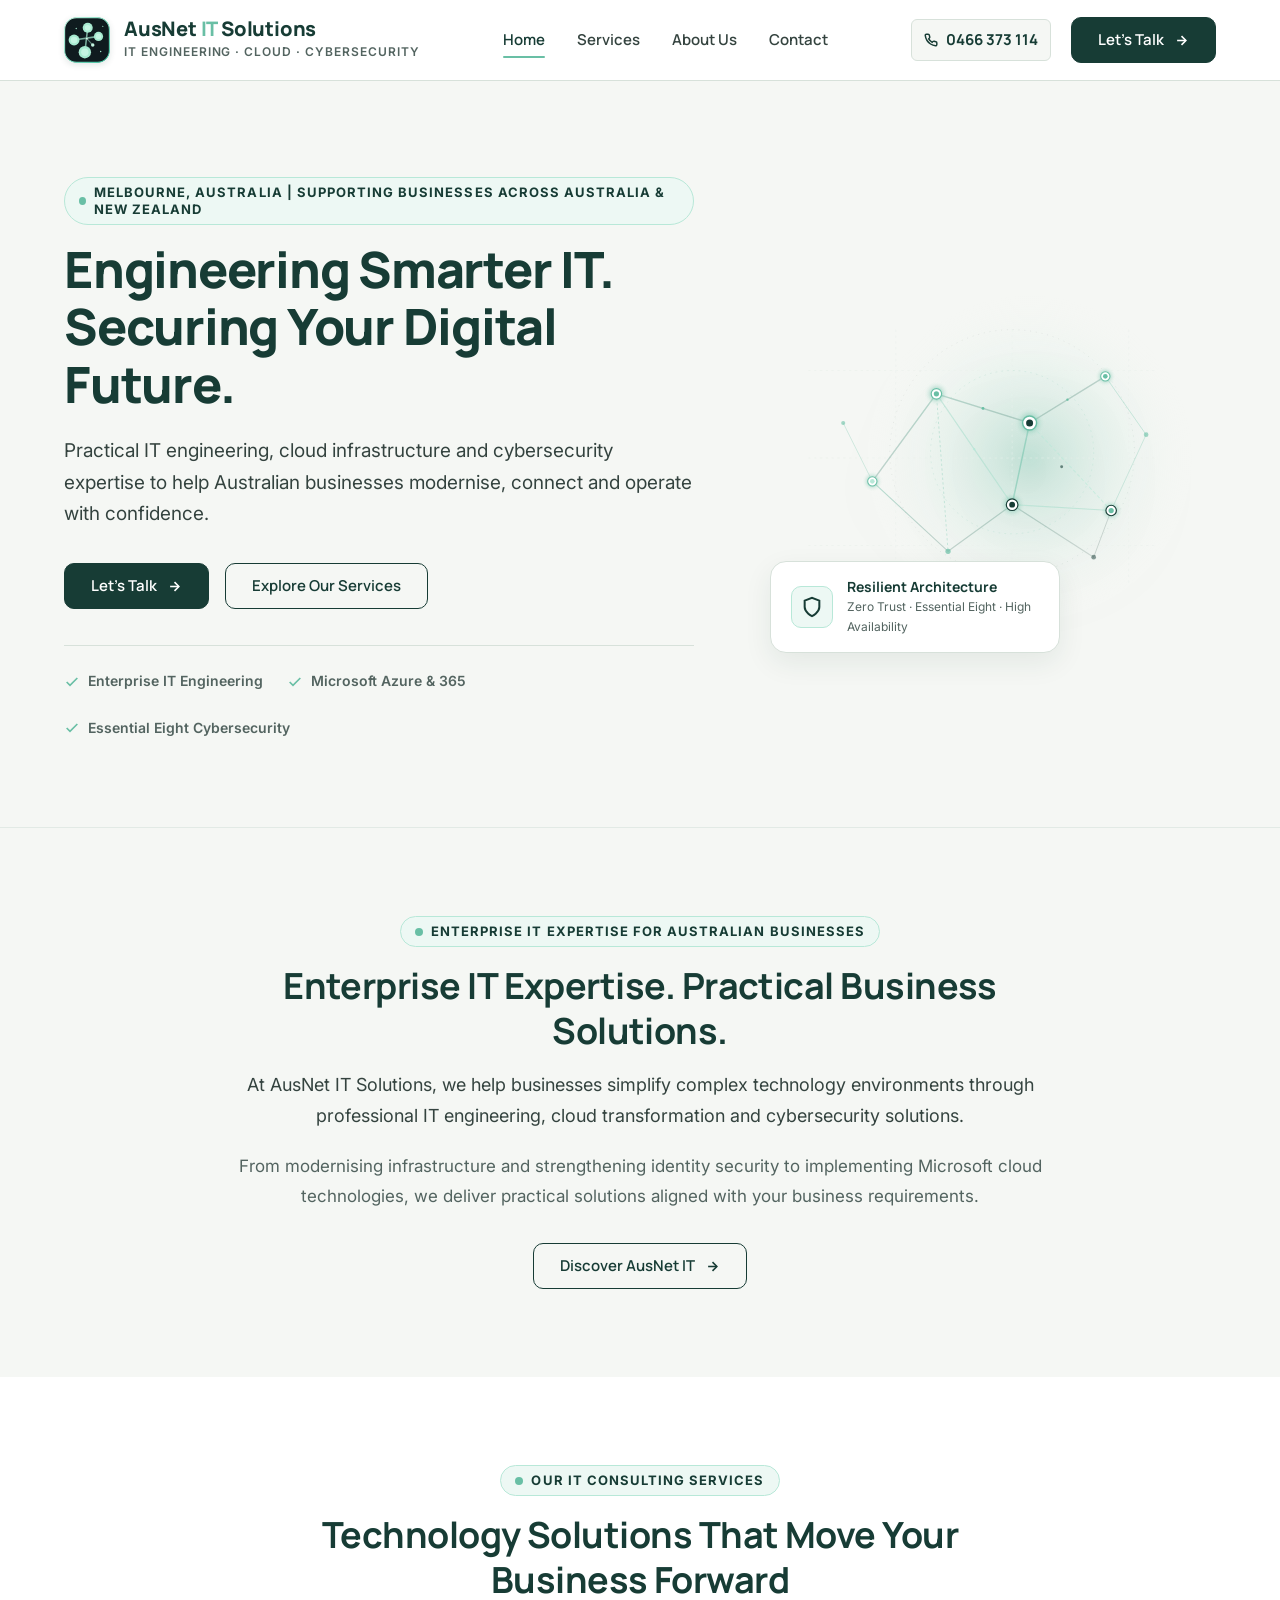
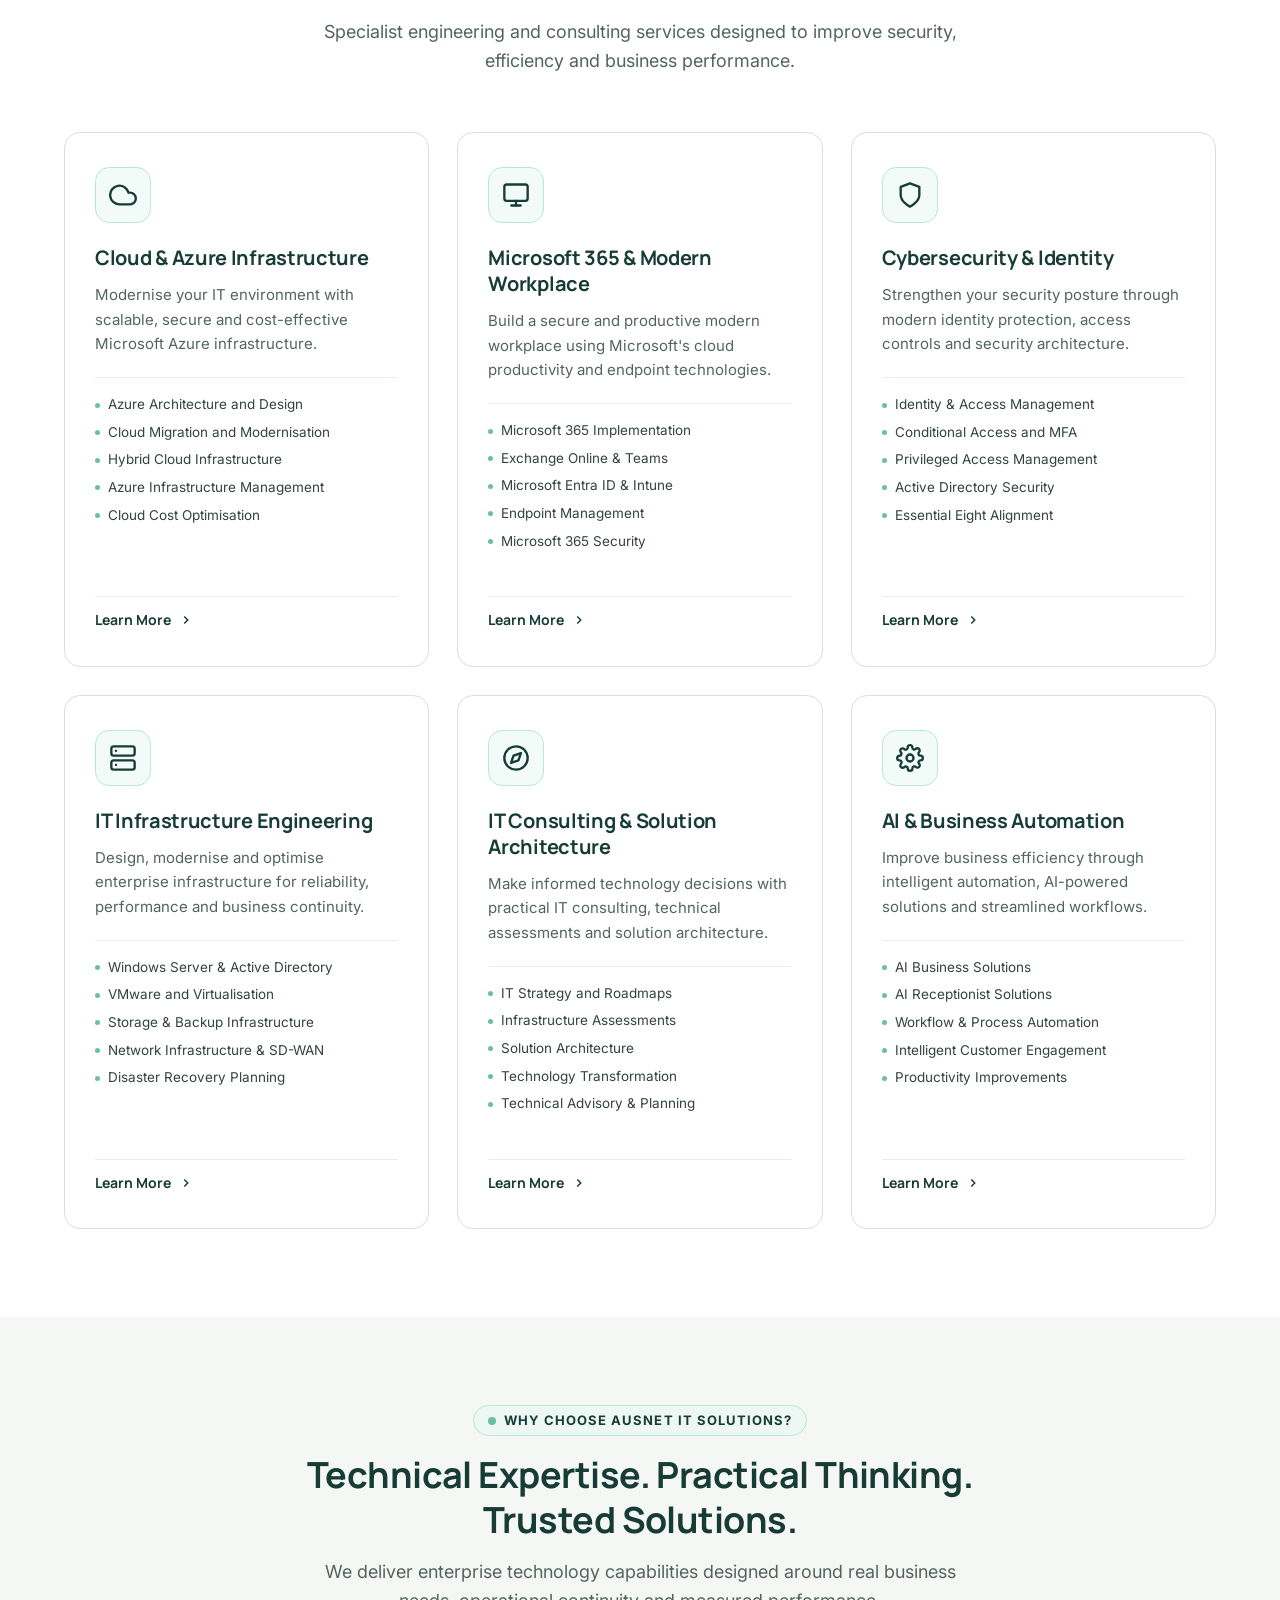
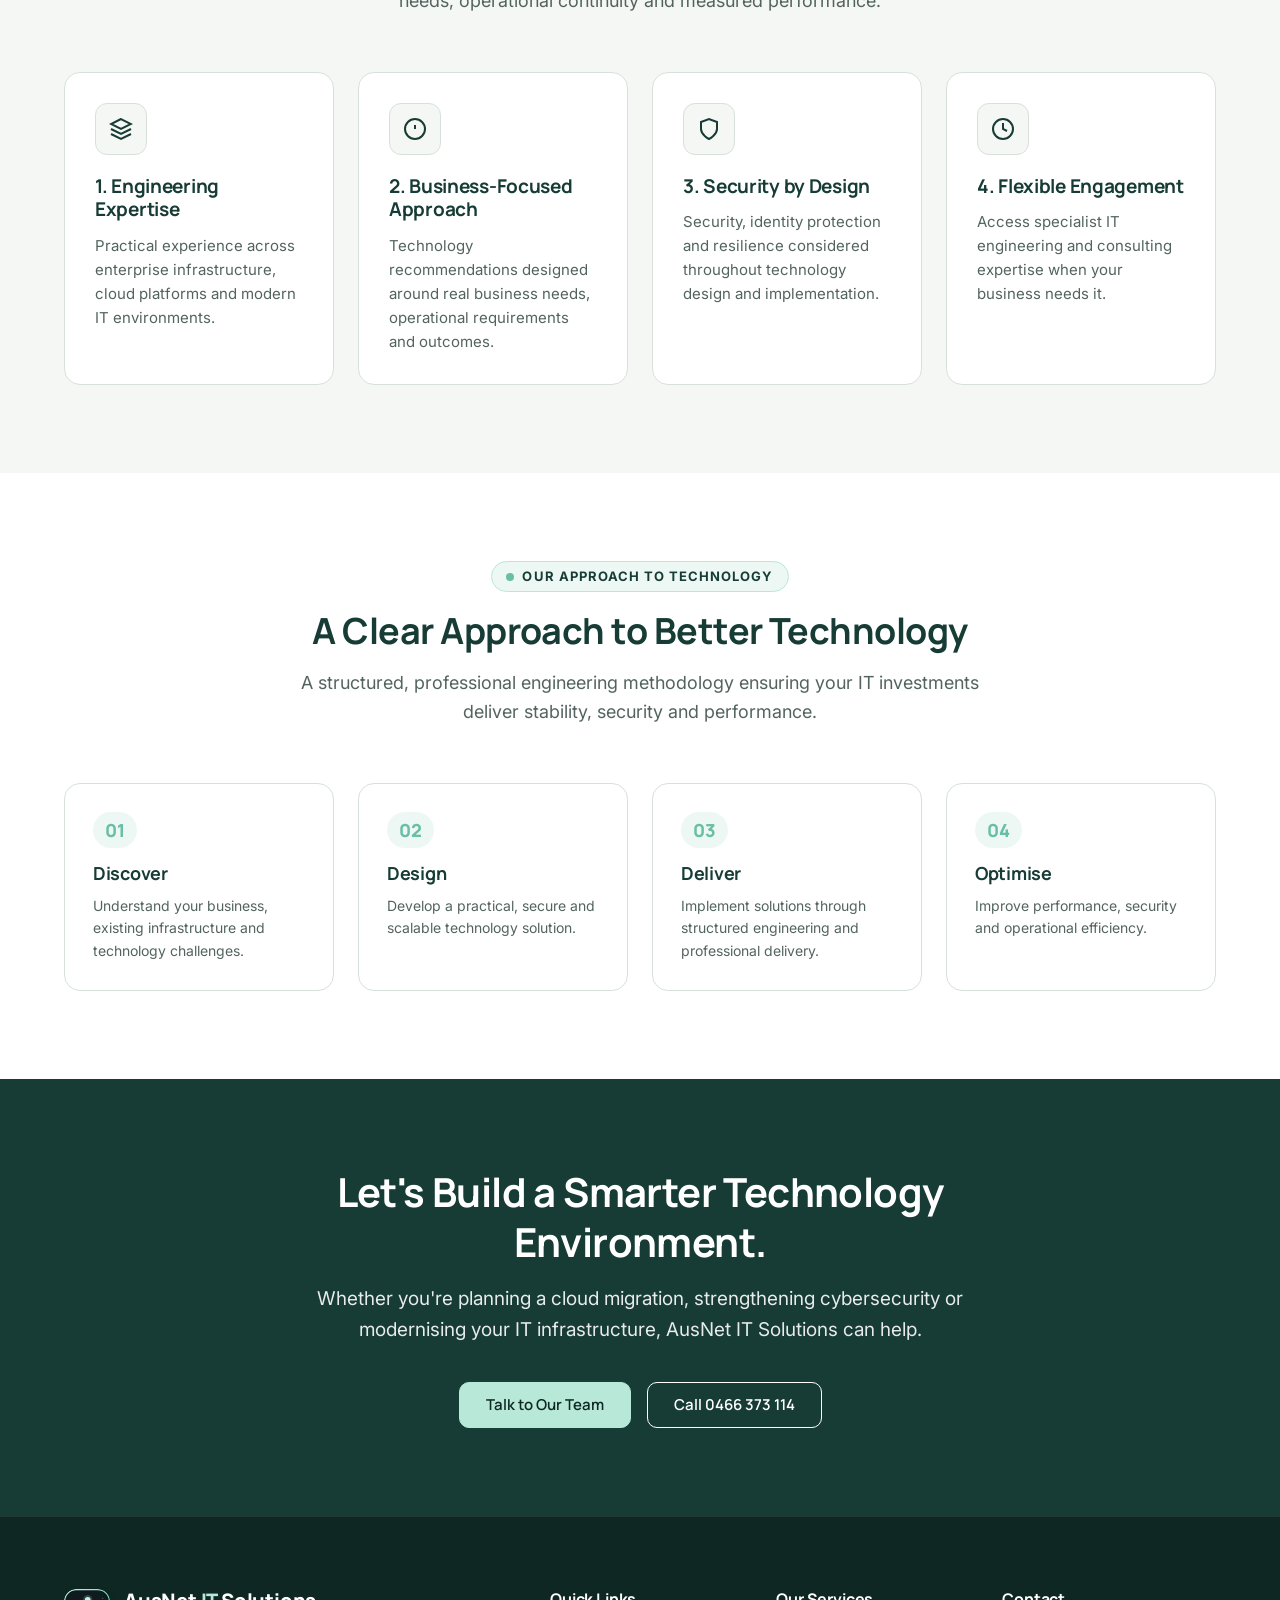
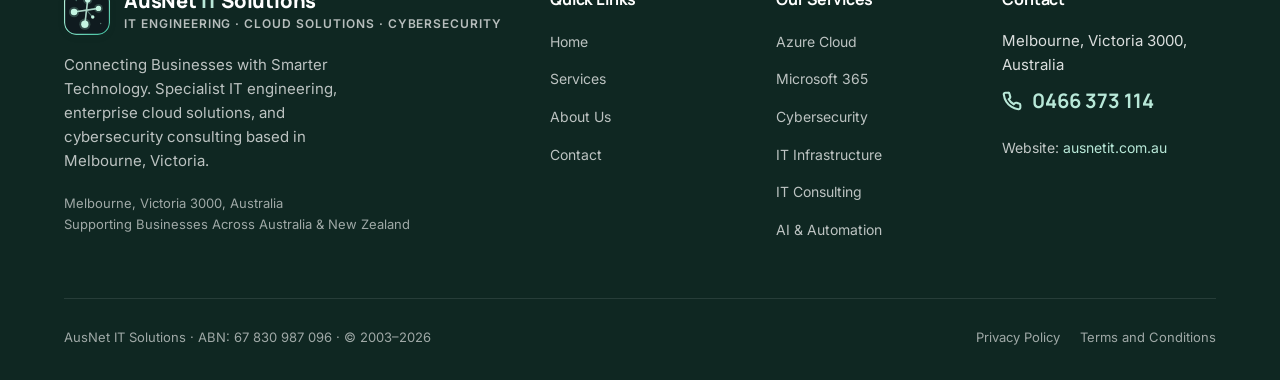
==== commit 802af9da: "Updated AusnetIT website content and styling" ====
--- a/index.html
+++ b/index.html
@@ -100,7 +100,7 @@
       <div class="header-actions">
         <a href="tel:+61466373114" class="nav-phone-cta" title="Click to call AusNet IT Solutions directly">
           <svg width="14" height="14" viewBox="0 0 24 24" fill="none" stroke="currentColor" stroke-width="2.5"><path d="M22 16.92v3a2 2 0 0 1-2.18 2 19.79 19.79 0 0 1-8.63-3.07 19.5 19.5 0 0 1-6-6 19.79 19.79 0 0 1-3.07-8.67A2 2 0 0 1 4.11 2h3a2 2 0 0 1 2 1.72 12.84 12.84 0 0 0 .7 2.81 2 2 0 0 1-.45 2.11L8.09 9.91a16 16 0 0 0 6 6l1.27-1.27a2 2 0 0 1 2.11-.45 12.84 12.84 0 0 0 2.81.7A2 2 0 0 1 22 16.92z"></path></svg>
-          0466 373 114
+          <span class="nav-phone-text">0466 373 114</span>
         </a>
         <a href="contact.html" class="btn btn-primary">
           Let's Talk
@@ -120,14 +120,15 @@
     <section class="hero-section">
       <div class="container hero-grid">
         <div class="hero-content">
-          <div class="eyebrow">
+          <div class="eyebrow hero-eyebrow">
             <span class="eyebrow-dot"></span>
-            Melbourne, Australia | Supporting Businesses Across Australia &amp; New Zealand
+            <span class="eyebrow-text-desktop">Melbourne, Australia | Supporting Businesses Across Australia &amp; New Zealand</span>
+            <span class="eyebrow-text-mobile">Melbourne, Australia · AU &amp; NZ</span>
           </div>
 
           <!-- Primary SEO H1 -->
           <h1 class="hero-headline">
-            Engineering Smarter IT.<br>
+            Engineering Smarter IT.<br class="desktop-only">
             Securing Your Digital Future.
           </h1>
 
--- a/css/style.css
+++ b/css/style.css
@@ -166,6 +166,36 @@
   padding: 6px 14px;
   border-radius: var(--radius-full);
   margin-bottom: 16px;
+  line-height: 1.3;
+}
+
+.eyebrow-text-mobile {
+  display: none;
+}
+
+.desktop-only {
+  display: inline;
+}
+
+/* Page & Service Hero Titles */
+.page-hero-title {
+  font-family: var(--font-heading);
+  font-size: clamp(1.875rem, 5vw, 2.75rem);
+  font-weight: 800;
+  line-height: 1.2;
+  letter-spacing: -0.02em;
+  color: var(--color-forest);
+  margin-bottom: 16px;
+}
+
+.service-hero-title {
+  font-family: var(--font-heading);
+  font-size: clamp(1.75rem, 4.5vw, 2.5rem);
+  font-weight: 800;
+  line-height: 1.2;
+  letter-spacing: -0.02em;
+  color: var(--color-forest);
+  margin-bottom: 18px;
 }
 
 .eyebrow-dot {
@@ -390,6 +420,7 @@
   line-height: 1.1;
   color: var(--color-forest);
   letter-spacing: -0.01em;
+  white-space: nowrap;
 }
 
 .brand-name span {
@@ -403,6 +434,7 @@
   text-transform: uppercase;
   color: var(--color-charcoal-muted);
   margin-top: 2px;
+  white-space: nowrap;
 }
 
 /* Navigation Links */
@@ -1463,30 +1495,100 @@
 
 @media (max-width: 768px) {
   :root {
-    --section-pad-y: 64px;
-  }
-
-  .top-bar-inner {
+    --section-pad-y: 52px;
+  }
+
+  .nav-container {
+    height: 64px;
+  }
+
+  .brand-logo-link {
+    gap: 10px;
+    min-width: 0;
+  }
+
+  .logo-icon-wrapper {
+    width: 38px;
+    height: 38px;
+    border-radius: 10px;
+  }
+
+  .brand-text-block {
+    min-width: 0;
+  }
+
+  .brand-name {
+    font-size: 1.125rem;
+    white-space: nowrap;
+    line-height: 1.1;
+  }
+
+  .brand-tagline-sub {
+    display: none;
+  }
+
+  .header-actions {
+    gap: 8px;
+    flex-shrink: 0;
+  }
+
+  .header-actions .btn {
+    display: none;
+  }
+
+  .nav-phone-cta {
+    width: 38px;
+    height: 38px;
+    padding: 0;
+    border-radius: 50%;
+    display: inline-flex;
+    align-items: center;
     justify-content: center;
-    text-align: center;
-  }
-
-  .top-bar-contact {
+    gap: 0;
+    font-size: 0;
+    background-color: var(--color-warm-white);
+    border: 1px solid var(--color-border);
+    color: var(--color-forest);
+    flex-shrink: 0;
+  }
+
+  .nav-phone-cta svg {
+    width: 16px;
+    height: 16px;
+    margin: 0;
+  }
+
+  .nav-phone-text {
     display: none;
+  }
+
+  .mobile-menu-toggle {
+    display: inline-flex;
+    align-items: center;
+    justify-content: center;
+    width: 38px;
+    height: 38px;
+    padding: 0;
+    border-radius: var(--radius-sm);
+    background-color: var(--color-warm-white);
+    border: 1px solid var(--color-border);
+    color: var(--color-forest);
+    flex-shrink: 0;
   }
 
   .main-nav {
     position: fixed;
-    top: 79px;
+    top: 64px;
     left: 0;
     right: 0;
     background-color: var(--color-pure-white);
     border-bottom: 1px solid var(--color-border);
-    padding: 24px;
+    padding: 20px 24px;
     box-shadow: var(--shadow-lg);
     display: none;
     flex-direction: column;
     align-items: stretch;
+    z-index: 999;
   }
 
   .main-nav.open {
@@ -1496,7 +1598,7 @@
   .nav-list {
     flex-direction: column;
     align-items: stretch;
-    gap: 16px;
+    gap: 14px;
   }
 
   .nav-link {
@@ -1505,26 +1607,153 @@
     border-bottom: 1px solid var(--color-light-grey);
   }
 
-  .mobile-menu-toggle {
-    display: block;
-  }
-
-  .header-actions .btn {
+  /* Hero Section on Mobile */
+  .hero-section {
+    padding: 36px 0 44px 0;
+  }
+
+  .hero-grid {
+    grid-template-columns: 1fr;
+    gap: 32px;
+  }
+
+  .hero-content {
+    max-width: 100%;
+    text-align: left;
+  }
+
+  .eyebrow {
+    margin-left: 0;
+    margin-right: 0;
+    text-align: left;
+    white-space: nowrap;
+    max-width: 100%;
+    font-size: 0.75rem;
+    padding: 5px 12px;
+    line-height: 1.3;
+  }
+
+  .eyebrow-text-desktop {
     display: none;
   }
 
+  .eyebrow-text-mobile {
+    display: inline;
+  }
+
+  .desktop-only {
+    display: none;
+  }
+
   .hero-headline {
-    font-size: 2.25rem;
+    font-size: clamp(1.75rem, 6.5vw, 2.25rem);
+    line-height: 1.22;
+    letter-spacing: -0.02em;
+    margin-bottom: 16px;
+    text-align: left;
+    word-break: normal;
   }
 
   .hero-supporting-text {
     font-size: 1.0625rem;
+    line-height: 1.6;
+    margin-bottom: 24px;
+    text-align: left;
+  }
+
+  .hero-cta-group {
+    display: flex;
+    flex-direction: column;
+    width: 100%;
+    gap: 12px;
+    margin-bottom: 28px;
+    justify-content: flex-start;
+  }
+
+  .hero-cta-group .btn {
+    width: 100%;
+    justify-content: center;
+    padding: 14px 20px;
+    font-size: 1rem;
+  }
+
+  .hero-trust-bullets {
+    display: flex;
+    flex-direction: column;
+    align-items: flex-start;
+    justify-content: flex-start;
+    gap: 12px;
+    padding-top: 20px;
+    border-top: 1px solid var(--color-border);
+    width: 100%;
+  }
+
+  .trust-bullet-item {
+    display: flex;
+    align-items: center;
+    gap: 10px;
+    font-size: 0.9375rem;
+    font-weight: 600;
+    color: var(--color-charcoal);
+    text-align: left;
+    width: 100%;
+  }
+
+  .trust-bullet-icon {
+    flex-shrink: 0;
+    width: 18px;
+    height: 18px;
+    color: var(--color-secondary-green);
+  }
+
+  .hero-visual-stage {
+    margin-top: 24px;
+    width: 100%;
+    max-width: 100%;
+    display: flex;
+    flex-direction: column;
+    align-items: center;
+  }
+
+  .hero-abstract-art {
+    max-width: 320px;
+    margin: 0 auto;
   }
 
   .hero-overlay-card {
     position: static;
     margin-top: 16px;
+    width: 100%;
     max-width: 100%;
+    box-sizing: border-box;
+    justify-content: flex-start;
+    text-align: left;
+  }
+
+  /* Headings on Mobile */
+  .section-title {
+    font-size: clamp(1.625rem, 6vw, 2rem);
+    line-height: 1.25;
+  }
+
+  .section-subtitle {
+    font-size: 1rem;
+    line-height: 1.55;
+  }
+
+  .page-hero-title {
+    font-size: clamp(1.75rem, 6.5vw, 2.25rem) !important;
+    line-height: 1.22 !important;
+  }
+
+  .service-hero-header {
+    padding: 36px 0 32px 0;
+  }
+
+  .service-hero-layout h1,
+  .service-hero-title {
+    font-size: clamp(1.75rem, 6.5vw, 2.25rem) !important;
+    line-height: 1.22 !important;
   }
 
   .services-grid,
@@ -1560,6 +1789,30 @@
 
   body {
     padding-bottom: 60px;
+  }
+}
+
+@media (max-width: 480px) {
+  :root {
+    --container-pad: 16px;
+  }
+
+  .brand-name {
+    font-size: 1.0625rem;
+  }
+
+  .logo-icon-wrapper {
+    width: 36px;
+    height: 36px;
+    border-radius: 9px;
+  }
+
+  .hero-headline {
+    font-size: 1.75rem;
+  }
+
+  .hero-supporting-text {
+    font-size: 0.984375rem;
   }
 }
 
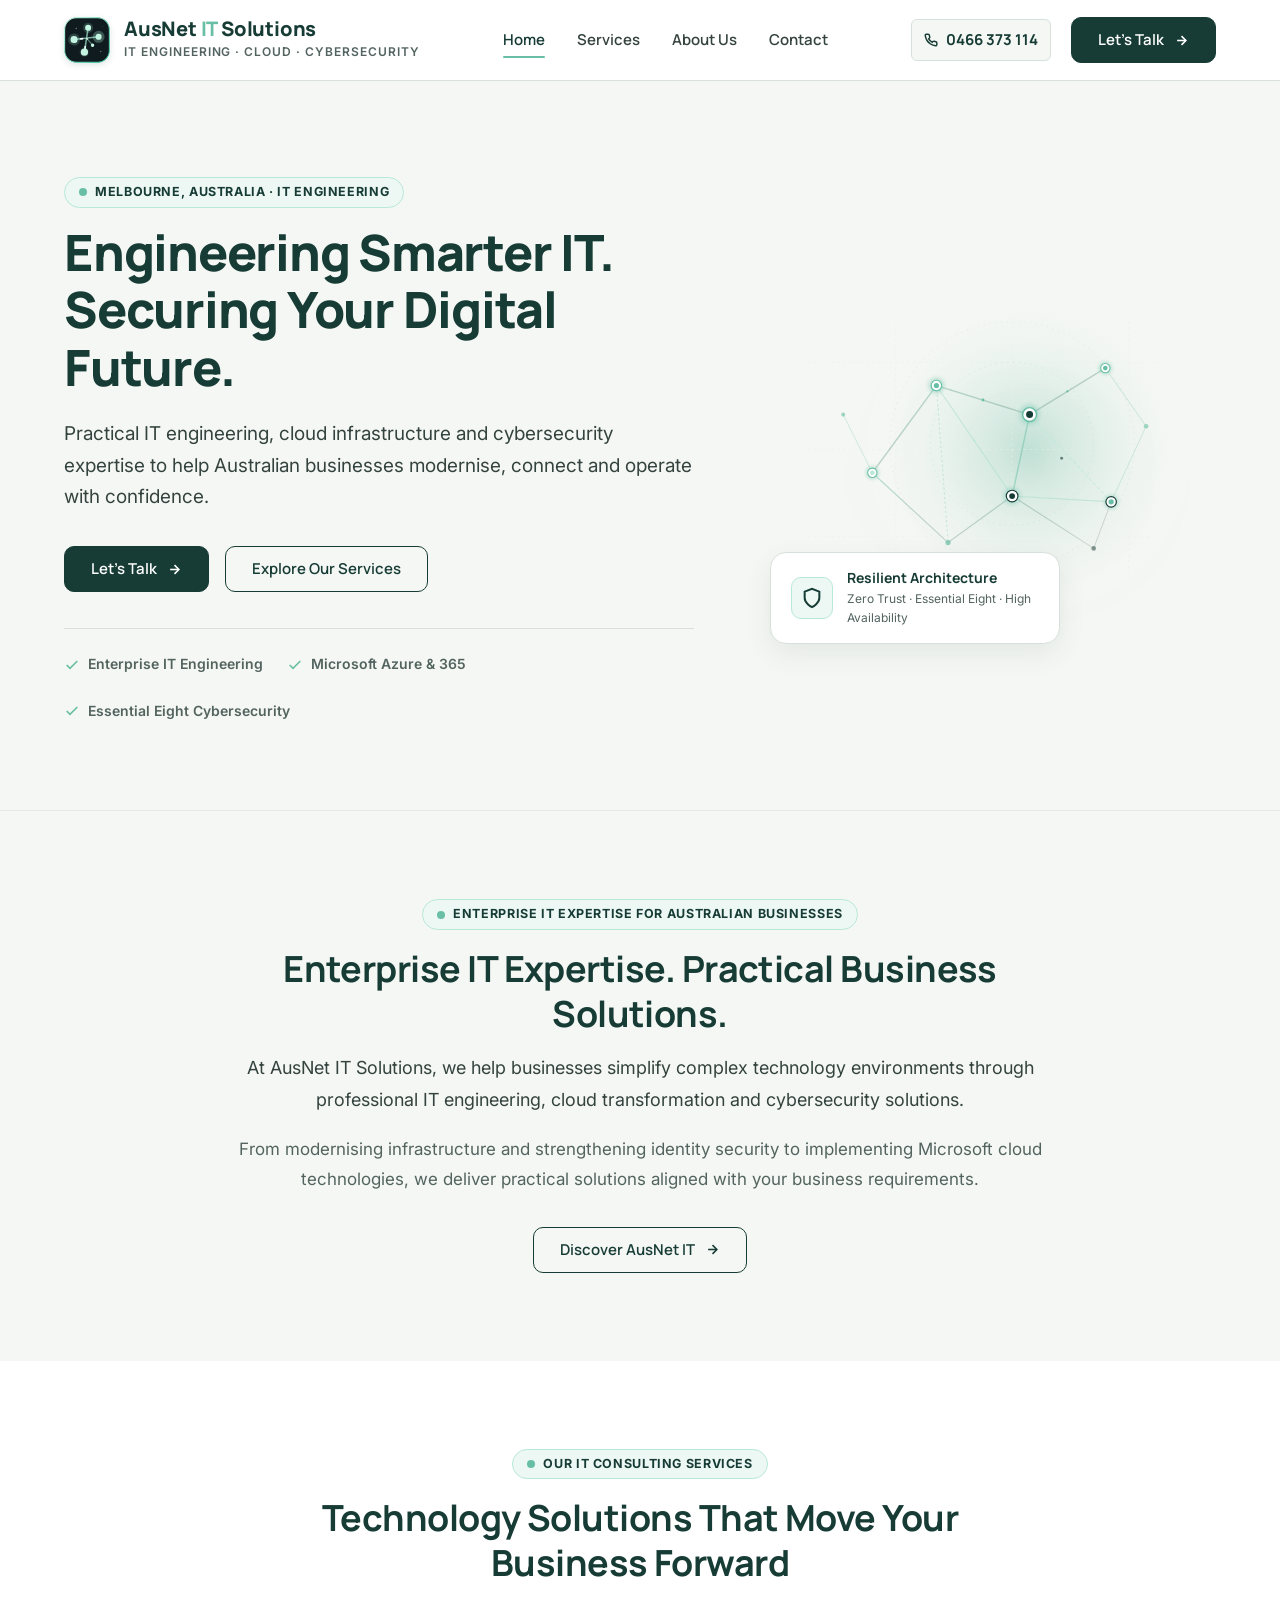
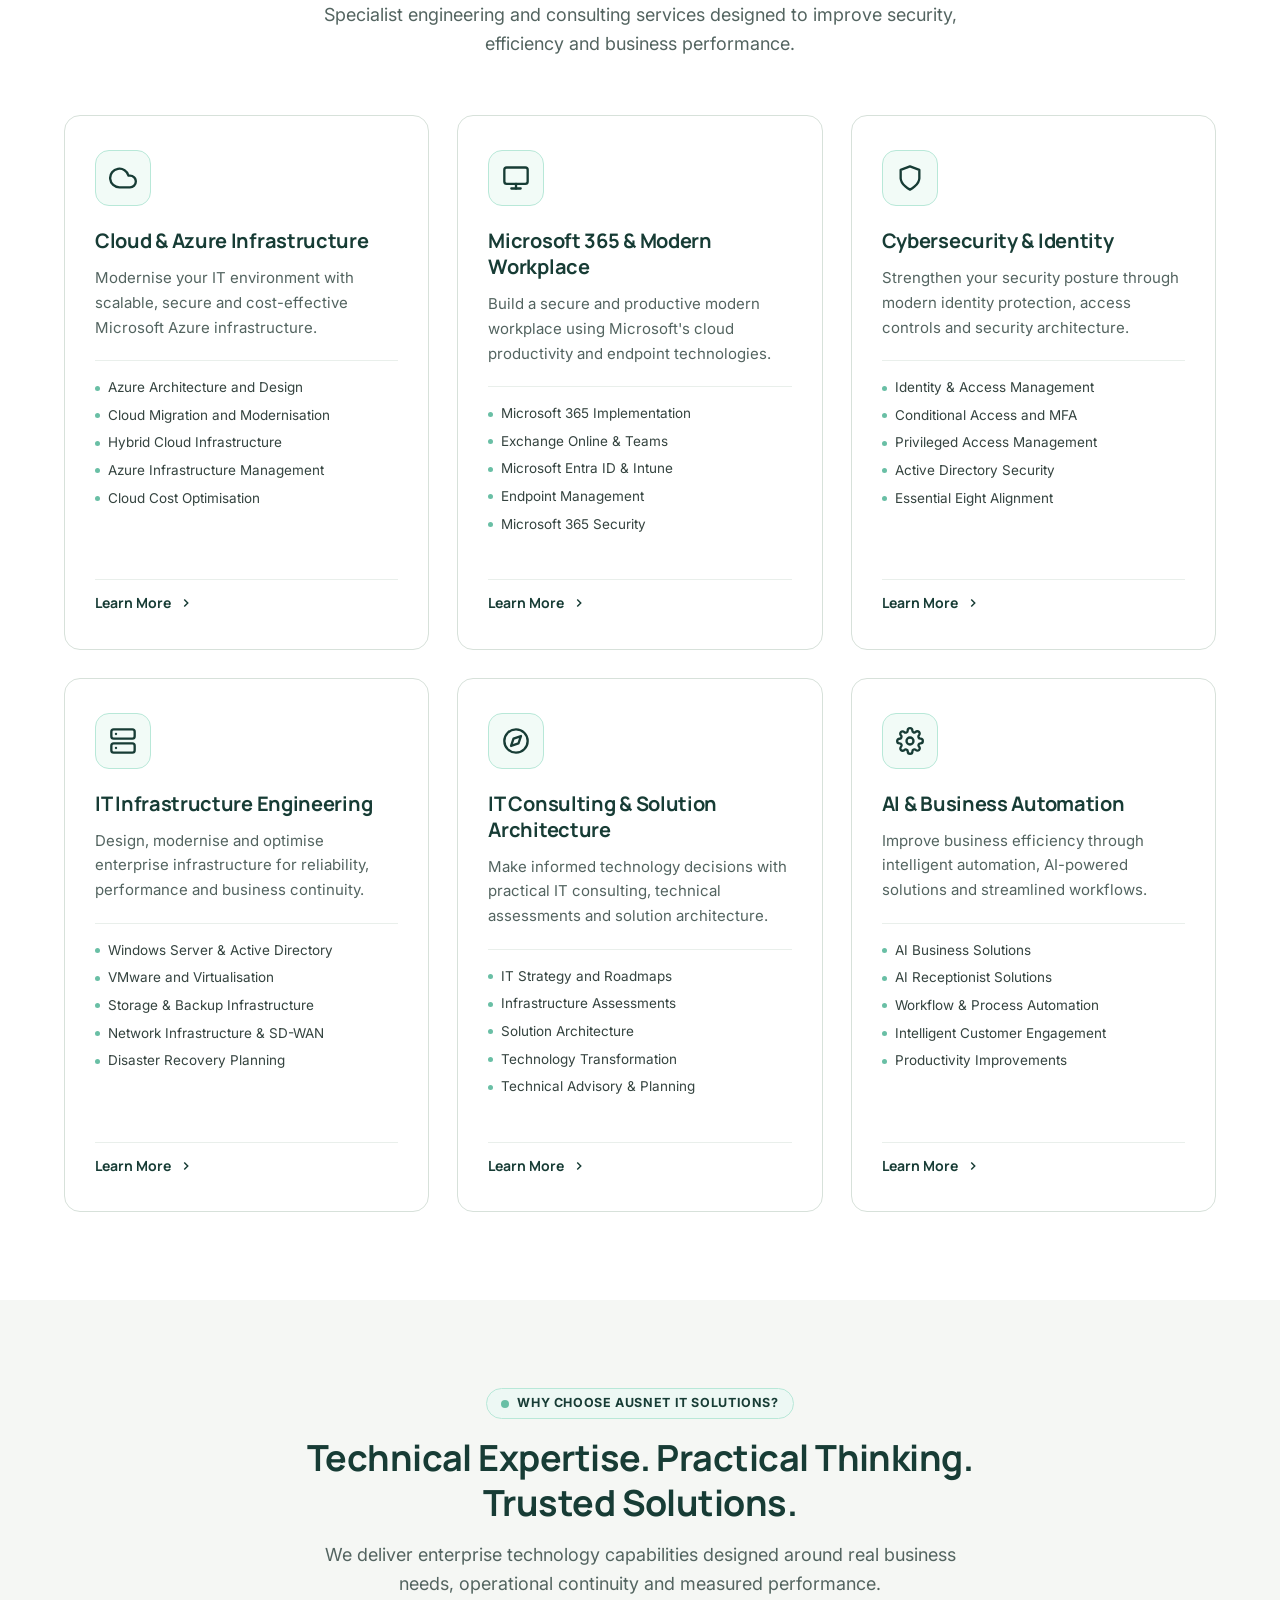
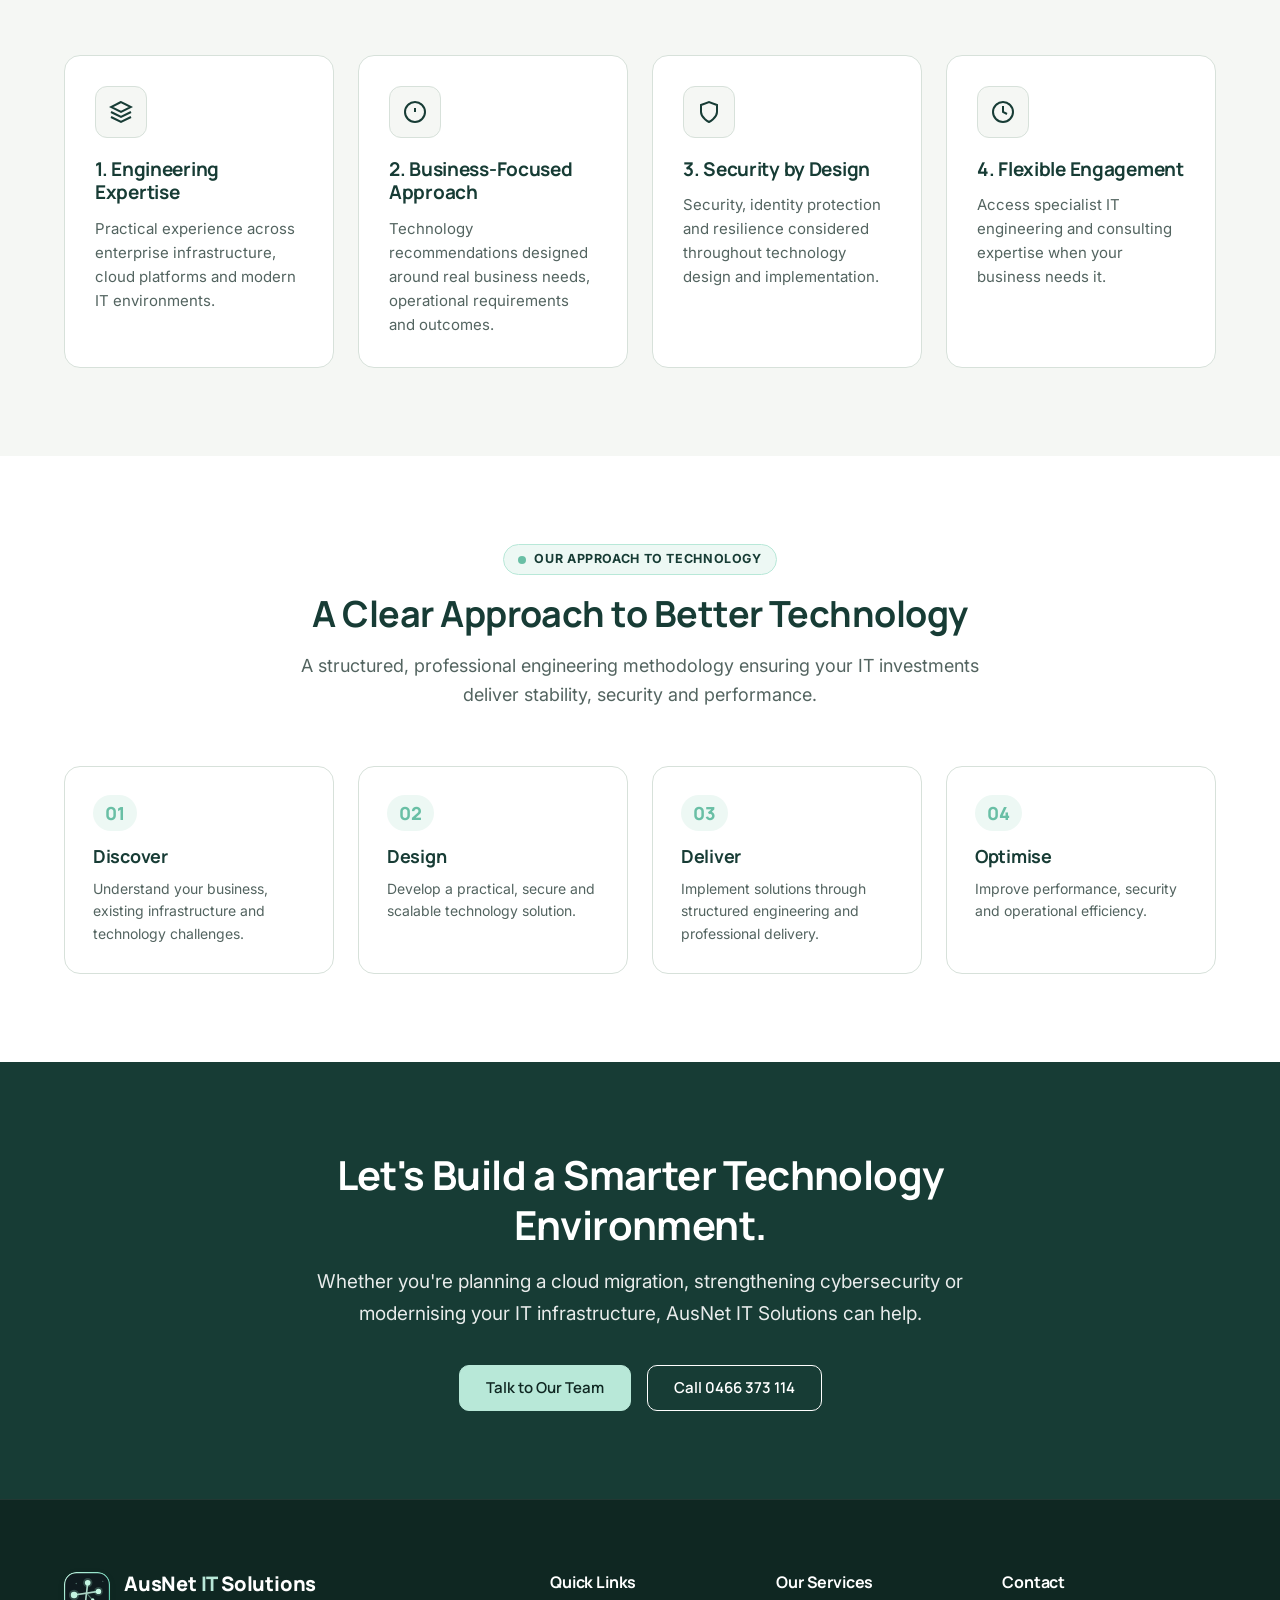
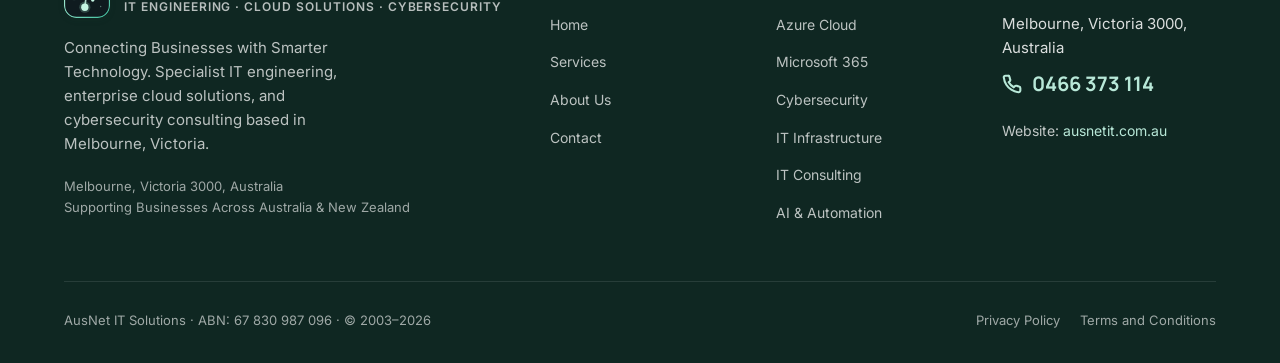
==== commit 8aafae20: "Fix mobile header alignment, single-line brand, headline scale, eyebrow pill, sticky bar, and add CS" ====
--- a/index.html
+++ b/index.html
@@ -24,7 +24,7 @@
   <link rel="canonical" href="https://ausnetit.com.au/">
 
   <!-- Stylesheets -->
-  <link rel="stylesheet" href="css/style.css">
+  <link rel="stylesheet" href="css/style.css?v=2.1.0">
 
   <!-- Schema.org Structured Data -->
   <script type="application/ld+json">
@@ -76,9 +76,7 @@
       <!-- Left: Existing AusNet IT Solutions Logo -->
       <a href="index.html" class="brand-logo-link" aria-label="AusNet IT Solutions - Home">
         <div class="logo-icon-wrapper">
-          <object data="assets/logo/ausnet-icon-animated.svg" type="image/svg+xml" width="46" height="46" aria-hidden="true" style="pointer-events:none;">
-            <img src="assets/logo/ausnet-icon-static.svg" alt="AusNet IT Solutions Logo" width="46" height="46">
-          </object>
+          <img src="assets/logo/ausnet-icon-animated.svg" alt="AusNet IT Solutions Logo" width="46" height="46">
         </div>
         <div class="brand-text-block">
           <div class="brand-name">AusNet <span>IT</span> Solutions</div>
@@ -122,8 +120,7 @@
         <div class="hero-content">
           <div class="eyebrow hero-eyebrow">
             <span class="eyebrow-dot"></span>
-            <span class="eyebrow-text-desktop">Melbourne, Australia | Supporting Businesses Across Australia &amp; New Zealand</span>
-            <span class="eyebrow-text-mobile">Melbourne, Australia · AU &amp; NZ</span>
+            <span>Melbourne, Australia &middot; IT Engineering</span>
           </div>
 
           <!-- Primary SEO H1 -->
@@ -685,7 +682,7 @@
     <div class="mobile-sticky-inner">
       <a href="tel:+61466373114" class="btn btn-primary">
         <svg width="15" height="15" viewBox="0 0 24 24" fill="none" stroke="currentColor" stroke-width="2.5"><path d="M22 16.92v3a2 2 0 0 1-2.18 2 19.79 19.79 0 0 1-8.63-3.07 19.5 19.5 0 0 1-6-6 19.79 19.79 0 0 1-3.07-8.67A2 2 0 0 1 4.11 2h3a2 2 0 0 1 2 1.72 12.84 12.84 0 0 0 .7 2.81 2 2 0 0 1-.45 2.11L8.09 9.91a16 16 0 0 0 6 6l1.27-1.27a2 2 0 0 1 2.11-.45 12.84 12.84 0 0 0 2.81.7A2 2 0 0 1 22 16.92z"></path></svg>
-        Call 0466 373 114
+        Call Now
       </a>
       <a href="contact.html" class="btn btn-mint">
         Let's Talk
--- a/css/style.css
+++ b/css/style.css
@@ -156,17 +156,18 @@
   display: inline-flex;
   align-items: center;
   gap: 8px;
-  font-size: 0.8125rem;
+  font-size: 0.78125rem;
   font-weight: 700;
   text-transform: uppercase;
-  letter-spacing: 0.08em;
+  letter-spacing: 0.05em;
   color: var(--color-forest);
   background-color: var(--color-sage-bg);
   border: 1px solid var(--color-mint);
   padding: 6px 14px;
   border-radius: var(--radius-full);
   margin-bottom: 16px;
-  line-height: 1.3;
+  line-height: 1.35;
+  max-width: 100%;
 }
 
 .eyebrow-text-mobile {
@@ -204,6 +205,7 @@
   border-radius: 50%;
   background-color: var(--color-sage);
   display: inline-block;
+  flex-shrink: 0;
 }
 
 .section-header {
@@ -1495,85 +1497,120 @@
 
 @media (max-width: 768px) {
   :root {
-    --section-pad-y: 52px;
+    --section-pad-y: 48px;
+  }
+
+  /* Header Mobile */
+  .site-header {
+    border-bottom: 1px solid var(--color-border);
   }
 
   .nav-container {
-    height: 64px;
+    min-height: 64px;
+    height: auto;
+    padding-top: 8px;
+    padding-bottom: 8px;
+    display: flex;
+    align-items: center;
+    justify-content: space-between;
   }
 
   .brand-logo-link {
+    display: flex;
+    align-items: center;
     gap: 10px;
     min-width: 0;
+    flex: 1 1 auto;
+    text-decoration: none;
   }
 
   .logo-icon-wrapper {
     width: 38px;
     height: 38px;
+    min-width: 38px;
     border-radius: 10px;
+    overflow: hidden;
+    flex-shrink: 0;
+  }
+
+  .logo-icon-wrapper img {
+    width: 100%;
+    height: 100%;
+    object-fit: cover;
   }
 
   .brand-text-block {
+    display: flex;
+    flex-direction: column;
     min-width: 0;
+    justify-content: center;
   }
 
   .brand-name {
-    font-size: 1.125rem;
-    white-space: nowrap;
-    line-height: 1.1;
+    font-size: 1.125rem !important;
+    white-space: nowrap !important;
+    line-height: 1.15;
+    color: var(--color-forest);
   }
 
   .brand-tagline-sub {
-    display: none;
+    display: none !important;
   }
 
   .header-actions {
-    gap: 8px;
-    flex-shrink: 0;
+    display: flex !important;
+    align-items: center !important;
+    gap: 8px !important;
+    flex-shrink: 0 !important;
   }
 
   .header-actions .btn {
-    display: none;
+    display: none !important;
   }
 
   .nav-phone-cta {
-    width: 38px;
-    height: 38px;
-    padding: 0;
-    border-radius: 50%;
-    display: inline-flex;
-    align-items: center;
-    justify-content: center;
-    gap: 0;
-    font-size: 0;
+    width: 40px !important;
+    height: 40px !important;
+    min-width: 40px !important;
+    padding: 0 !important;
+    border-radius: 50% !important;
+    display: inline-flex !important;
+    align-items: center !important;
+    justify-content: center !important;
+    gap: 0 !important;
+    font-size: 0 !important;
+    line-height: 0 !important;
     background-color: var(--color-warm-white);
     border: 1px solid var(--color-border);
     color: var(--color-forest);
-    flex-shrink: 0;
+    flex-shrink: 0 !important;
+    text-decoration: none;
   }
 
   .nav-phone-cta svg {
-    width: 16px;
-    height: 16px;
-    margin: 0;
+    width: 18px !important;
+    height: 18px !important;
+    margin: 0 !important;
   }
 
   .nav-phone-text {
-    display: none;
+    display: none !important;
   }
 
   .mobile-menu-toggle {
-    display: inline-flex;
-    align-items: center;
-    justify-content: center;
-    width: 38px;
-    height: 38px;
-    padding: 0;
+    display: inline-flex !important;
+    align-items: center !important;
+    justify-content: center !important;
+    width: 40px !important;
+    height: 40px !important;
+    min-width: 40px !important;
+    padding: 0 !important;
     border-radius: var(--radius-sm);
     background-color: var(--color-warm-white);
     border: 1px solid var(--color-border);
     color: var(--color-forest);
-    flex-shrink: 0;
+    cursor: pointer;
+    flex-shrink: 0 !important;
   }
 
   .main-nav {
@@ -1609,12 +1646,12 @@
 
   /* Hero Section on Mobile */
   .hero-section {
-    padding: 36px 0 44px 0;
+    padding: 32px 0 40px 0;
   }
 
   .hero-grid {
     grid-template-columns: 1fr;
-    gap: 32px;
+    gap: 28px;
   }
 
   .hero-content {
@@ -1630,25 +1667,17 @@
     max-width: 100%;
     font-size: 0.75rem;
     padding: 5px 12px;
-    line-height: 1.3;
-  }
-
-  .eyebrow-text-desktop {
-    display: none;
-  }
-
-  .eyebrow-text-mobile {
-    display: inline;
+    line-height: 1.35;
   }
 
   .desktop-only {
-    display: none;
+    display: none !important;
   }
 
   .hero-headline {
-    font-size: clamp(1.75rem, 6.5vw, 2.25rem);
-    line-height: 1.22;
-    letter-spacing: -0.02em;
+    font-size: clamp(1.625rem, 6.2vw, 2rem) !important;
+    line-height: 1.25 !important;
+    letter-spacing: -0.02em !important;
     margin-bottom: 16px;
     text-align: left;
     word-break: normal;
@@ -1659,6 +1688,7 @@
     line-height: 1.6;
     margin-bottom: 24px;
     text-align: left;
+    color: var(--color-charcoal);
   }
 
   .hero-cta-group {
@@ -1707,7 +1737,7 @@
   }
 
   .hero-visual-stage {
-    margin-top: 24px;
+    margin-top: 20px;
     width: 100%;
     max-width: 100%;
     display: flex;
@@ -1716,7 +1746,7 @@
   }
 
   .hero-abstract-art {
-    max-width: 320px;
+    max-width: 300px;
     margin: 0 auto;
   }
 
@@ -1787,8 +1817,14 @@
     display: block;
   }
 
+  .mobile-sticky-inner .btn {
+    white-space: nowrap;
+    padding: 12px 14px;
+    font-size: 0.9375rem;
+  }
+
   body {
-    padding-bottom: 60px;
+    padding-bottom: 64px;
   }
 }
 
